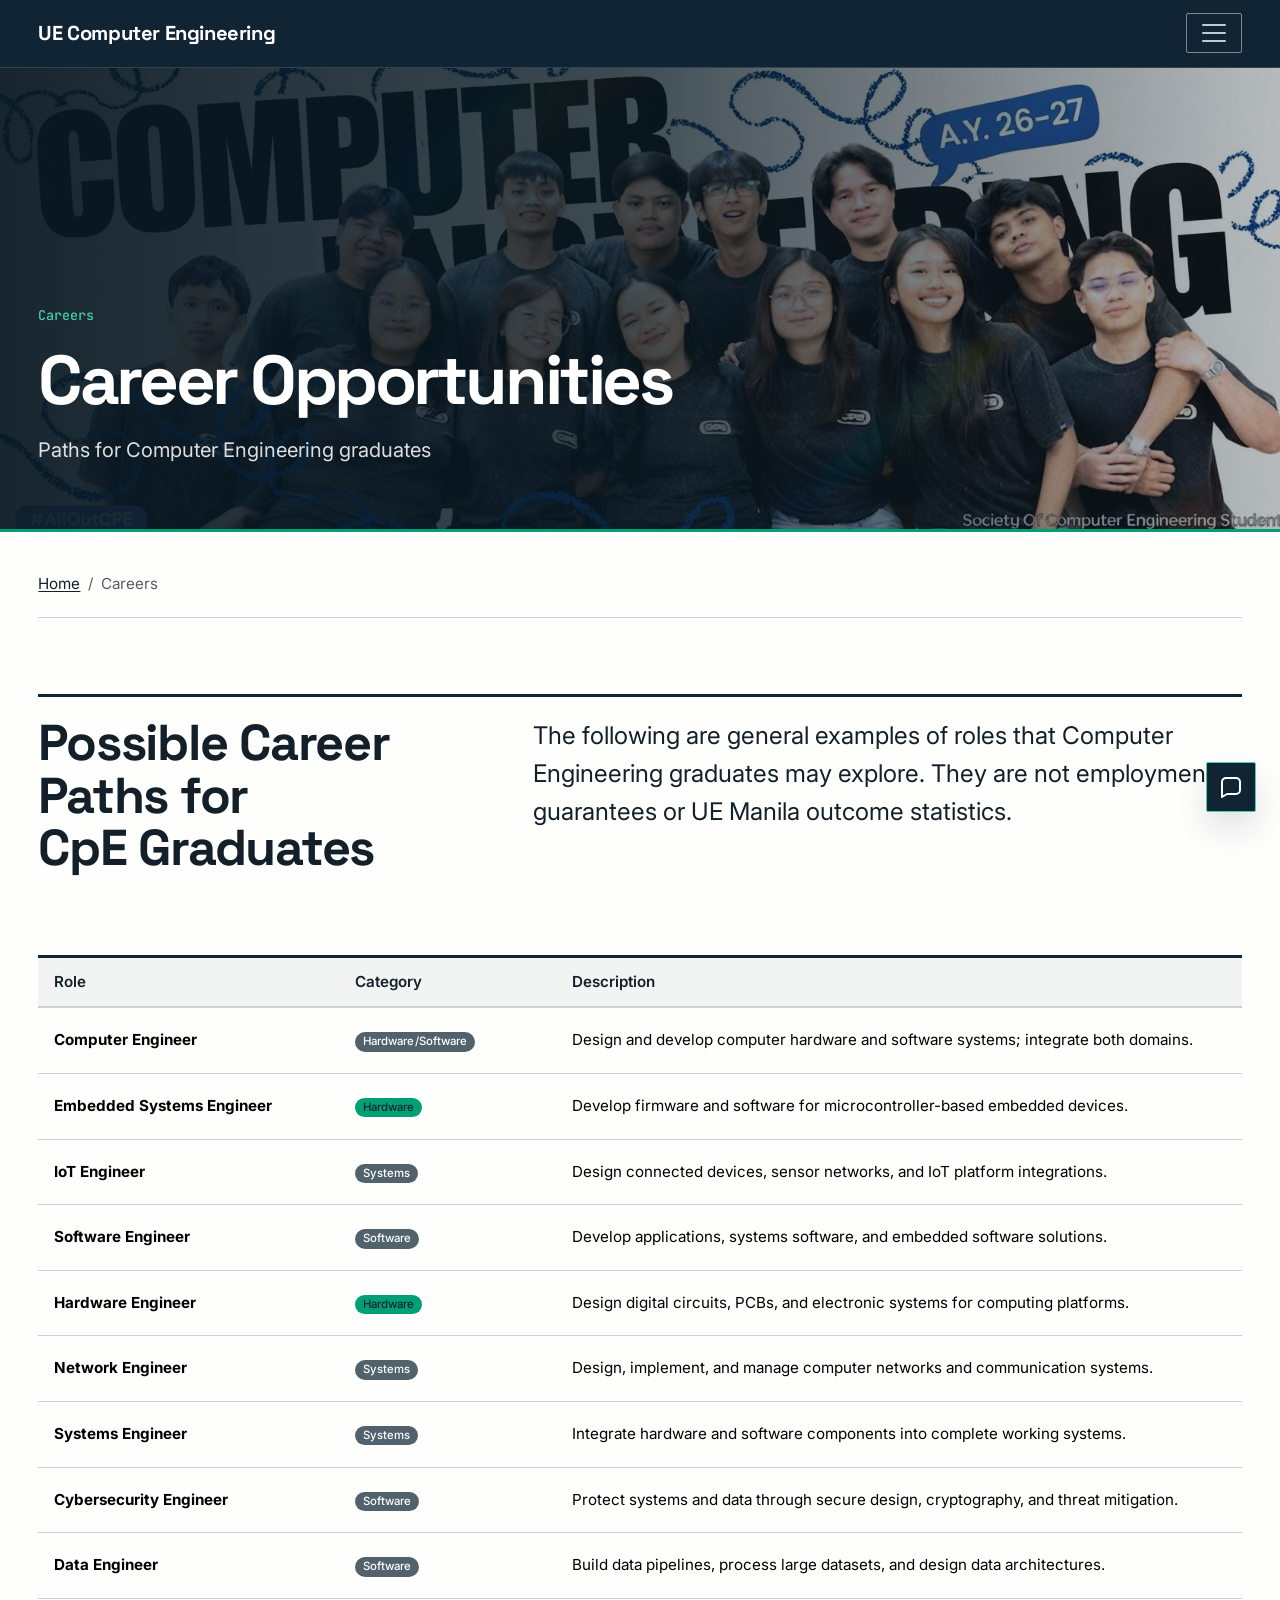
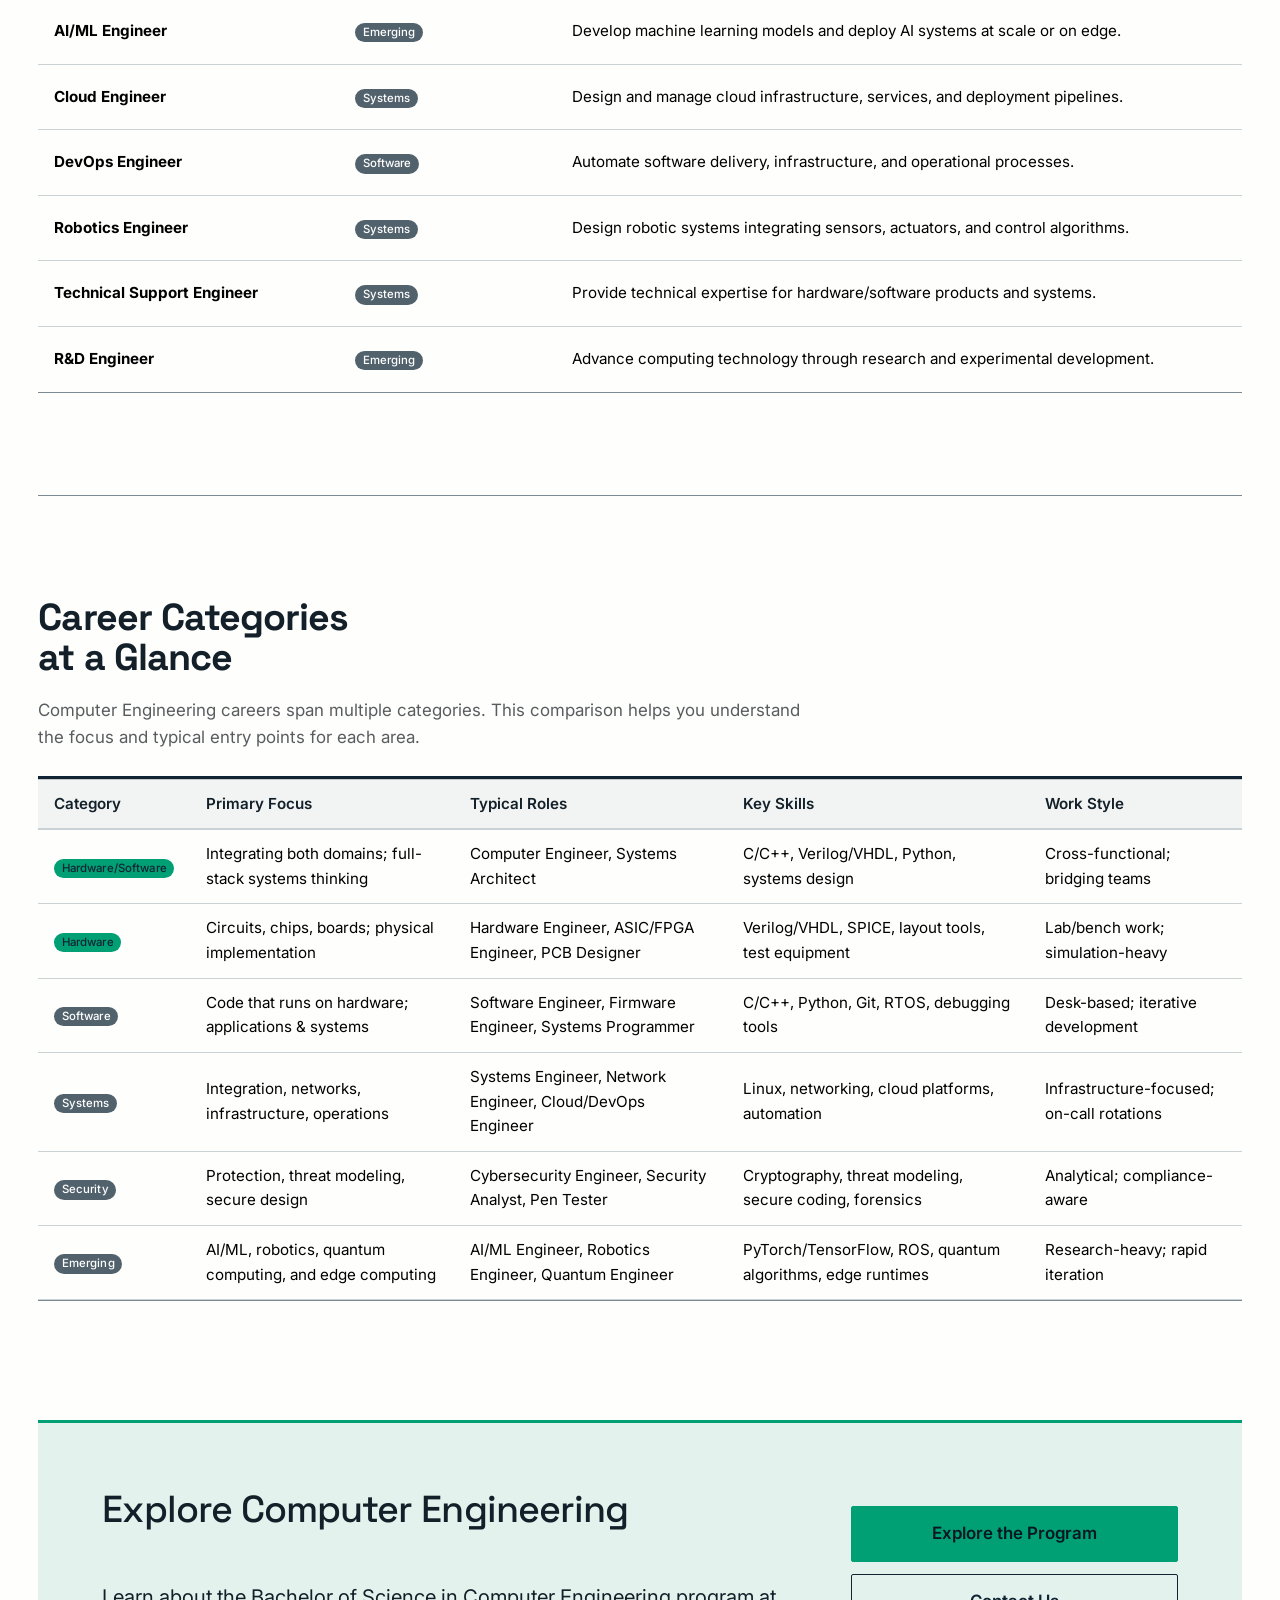
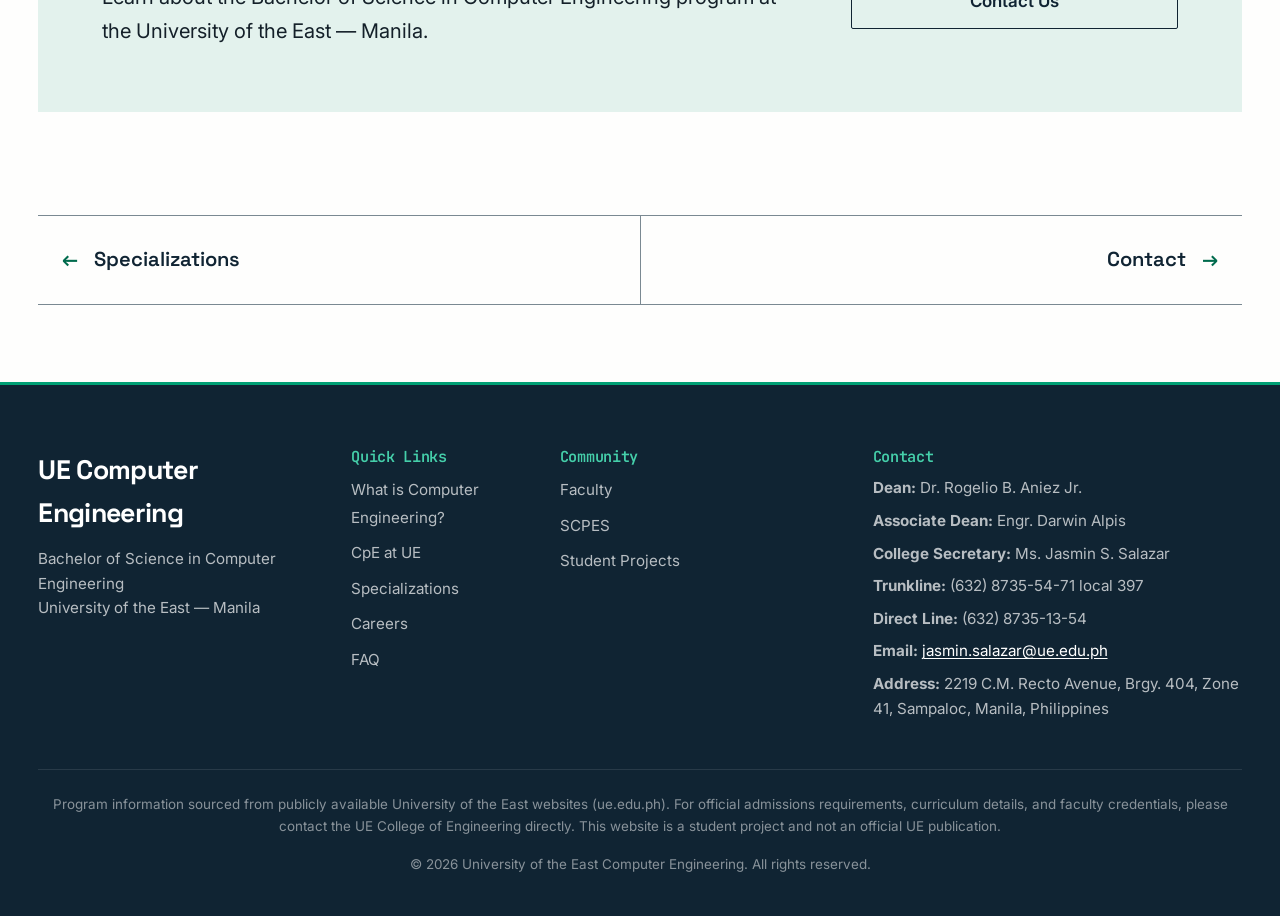
==== careers.html @ 814bc0fe "redesign utility and interactive pages" ====
<!DOCTYPE html>
<html lang="en">
<head>
  <meta charset="UTF-8">
  <meta name="viewport" content="width=device-width, initial-scale=1.0">
  <link rel="icon" href="Assets/favicon.svg" type="image/svg+xml">
  <meta name="description" content="Bachelor of Science in Computer Engineering website for the University of the East - Manila" data-i18n="meta.description">
  <title data-i18n="careers.meta.title">Career Opportunities | UE Computer Engineering</title>
  <link rel="preconnect" href="https://fonts.googleapis.com">
  <link rel="preconnect" href="https://fonts.gstatic.com" crossorigin>
  <link rel="preload" as="style" href="https://fonts.googleapis.com/css2?family=Inter:wght@400;500;600&family=JetBrains+Mono:wght@400;500&family=Space+Grotesk:wght@500;600;700&display=swap" onload="this.onload=null;this.rel='stylesheet'">
  <noscript><link rel="stylesheet" href="https://fonts.googleapis.com/css2?family=Inter:wght@400;500;600&family=JetBrains+Mono:wght@400;500&family=Space+Grotesk:wght@500;600;700&display=swap"></noscript>
  <link href="https://cdn.jsdelivr.net/npm/bootstrap@5.3.3/dist/css/bootstrap.min.css" rel="stylesheet" integrity="sha384-QWTKZyjpPEjISv5WaRU9OFeRpok6YctnYmDr5pNlyT2bRjXh0JMhjY6hW+ALEwIH" crossorigin="anonymous">
  <link rel="stylesheet" href="Assets/css/variables.css">
  <link rel="stylesheet" href="Assets/css/main.css">
  <link rel="stylesheet" href="Assets/css/assistant.css">
</head>
<body class="page-core page-careers">
  <a href="#main-content" class="skip-link" data-i18n="skip.main">Skip to main content</a>

  <nav class="navbar navbar-expand-xxl" aria-label="Main navigation" data-i18n-aria-label="a11y.mainNav">
    <div class="container-custom">
      <a class="navbar-brand" href="index.html" data-i18n="brand.name">UE Computer Engineering</a>
      <button class="navbar-toggler" type="button" data-bs-toggle="collapse" data-bs-target="#navbarNav" aria-controls="navbarNav" aria-expanded="false" aria-label="Toggle navigation" data-i18n-aria-label="a11y.toggleNav">
        <span class="navbar-toggler-icon"></span>
      </button>
      <div class="collapse navbar-collapse" id="navbarNav">
        <button class="navbar-drawer-close" type="button" data-i18n="a11y.closeNav">Close menu</button>
        <ul class="navbar-nav me-auto mb-2 mb-xxl-0">
          <li class="nav-item"><a class="nav-link" href="index.html" data-i18n="nav.home">Home</a></li>
          <li class="nav-item dropdown">
            <a class="nav-link dropdown-toggle" href="#" role="button" data-bs-toggle="dropdown" aria-expanded="false" data-i18n="nav.about">About CpE</a>
            <ul class="dropdown-menu">
              <li><a class="dropdown-item" href="what-is-cpe.html" data-i18n="nav.whatIs">What is Computer Engineering?</a></li>
              <li><a class="dropdown-item" href="what-is-cpe.html#hardware-software" data-i18n="nav.hardwareSoftware">Hardware & Software</a></li>
              <li><a class="dropdown-item" href="what-is-cpe.html#major-fields" data-i18n="nav.majorFields">Major Fields</a></li>
              <li><a class="dropdown-item" href="what-is-cpe.html#why-matters" data-i18n="nav.whyMatters">Why It Matters</a></li>
            </ul>
          </li>
          <li class="nav-item dropdown">
            <a class="nav-link dropdown-toggle" href="#" role="button" data-bs-toggle="dropdown" aria-expanded="false" data-i18n="nav.cpeAtUe">CpE at UE</a>
            <ul class="dropdown-menu">
              <li><a class="dropdown-item" href="cpe-at-ue.html" data-i18n="nav.overview">Program Overview</a></li>
            </ul>
          </li>
          <li class="nav-item"><a class="nav-link" href="specializations.html" data-i18n="nav.specializations">Specializations</a></li>
          <li class="nav-item"><a class="nav-link active" href="careers.html" data-i18n="nav.careers">Careers</a></li>
          <li class="nav-item dropdown">
            <a class="nav-link dropdown-toggle" href="#" role="button" data-bs-toggle="dropdown" aria-expanded="false" data-i18n="nav.community">Community</a>
            <ul class="dropdown-menu">
              <li><a class="dropdown-item" href="faculty.html" data-i18n="nav.faculty">Faculty</a></li>
              <li><a class="dropdown-item" href="scpes.html" data-i18n="nav.scpes">SCPES</a></li>
              <li><a class="dropdown-item" href="projects.html" data-i18n="nav.projects">Student Projects</a></li>
            </ul>
          </li>
          <li class="nav-item"><a class="nav-link" href="faq.html" data-i18n="nav.faq">FAQ</a></li>
          <li class="nav-item"><a class="nav-link" href="contact.html" data-i18n="nav.contact">Contact</a></li>
          <li class="nav-item"><a class="nav-link" href="game.html" data-i18n="nav.game">Game</a></li>
        </ul>
        <div class="dropdown language-selector">
          <button class="btn btn-link nav-link dropdown-toggle" type="button" data-bs-toggle="dropdown" aria-expanded="false" aria-label="Select language" data-i18n-aria-label="a11y.selectLanguage">
            <span data-i18n="lang.current">English</span>
          </button>
          <ul class="dropdown-menu dropdown-menu-end">
            <li><a class="dropdown-item" href="#" data-lang="en" data-i18n="lang.english">English</a></li>
            <li><a class="dropdown-item" href="#" data-lang="fil" data-i18n="lang.filipino">Filipino</a></li>
          </ul>
        </div>
      </div>
    </div>
  </nav>
  <div class="navbar-drawer-backdrop" aria-hidden="true"></div>

  <header class="inner-hero hero-slide hero-slide-1">
      <div class="container-custom inner-hero__content">
        <p class="inner-hero__eyebrow" data-i18n="nav.careers">Careers</p>
        <h1 data-i18n="careers.hero.title">Career Opportunities</h1>
        <p class="lead" data-i18n="careers.hero.tagline">Paths for Computer Engineering graduates</p>
      </div>
  </header>

  <main id="main-content">
    <section class="section core-page__content">
      <div class="container-custom">
        <nav aria-label="Breadcrumb" class="mb-4" data-i18n-aria-label="a11y.breadcrumb">
          <ol class="breadcrumb">
            <li class="breadcrumb-item"><a href="index.html" data-i18n="nav.home">Home</a></li>
            <li class="breadcrumb-item active" aria-current="page" data-i18n="nav.careers">Careers</li>
          </ol>
        </nav>

        <header class="core-page__intro careers__intro">
          <h2 id="careers-directory-title" data-i18n="careers.intro.title">Possible Career Paths for CpE Graduates</h2>
          <p class="lead" data-i18n="careers.intro.desc">The following are general examples of roles that Computer Engineering graduates may explore. They are not employment guarantees or UE Manila outcome statistics.</p>
        </header>

        <!-- Desktop Table View -->
        <div class="careers-table table-responsive core-page__table-region" tabindex="0" role="region" aria-labelledby="careers-directory-title">
          <table class="table table-hover align-middle">
            <thead>
              <tr>
                <th scope="col" data-i18n="careers.table.role">Role</th>
                <th scope="col" data-i18n="careers.table.category">Category</th>
                <th scope="col" data-i18n="careers.table.desc">Description</th>
              </tr>
            </thead>
            <tbody>
              <tr>
                <td><strong data-i18n="careers.table.row1.role">Computer Engineer</strong></td>
                <td><span class="badge badge-secondary" data-i18n="careers.table.row1.cat">Hardware/Software</span></td>
                <td data-i18n="careers.table.row1.desc">Design and develop computer hardware and software systems; integrate both domains.</td>
              </tr>
              <tr>
                <td><strong data-i18n="careers.table.row2.role">Embedded Systems Engineer</strong></td>
                <td><span class="badge badge-primary" data-i18n="careers.table.row2.cat">Hardware</span></td>
                <td data-i18n="careers.table.row2.desc">Develop firmware and software for microcontroller-based embedded devices.</td>
              </tr>
              <tr>
                <td><strong data-i18n="careers.table.row3.role">IoT Engineer</strong></td>
                <td><span class="badge badge-secondary" data-i18n="careers.table.row3.cat">Systems</span></td>
                <td data-i18n="careers.table.row3.desc">Design connected devices, sensor networks, and IoT platform integrations.</td>
              </tr>
              <tr>
                <td><strong data-i18n="careers.table.row4.role">Software Engineer</strong></td>
                <td><span class="badge badge-secondary" data-i18n="careers.table.row4.cat">Software</span></td>
                <td data-i18n="careers.table.row4.desc">Develop applications, systems software, and embedded software solutions.</td>
              </tr>
              <tr>
                <td><strong data-i18n="careers.table.row5.role">Hardware Engineer</strong></td>
                <td><span class="badge badge-primary" data-i18n="careers.table.row5.cat">Hardware</span></td>
                <td data-i18n="careers.table.row5.desc">Design digital circuits, PCBs, and electronic systems for computing platforms.</td>
              </tr>
              <tr>
                <td><strong data-i18n="careers.table.row6.role">Network Engineer</strong></td>
                <td><span class="badge badge-secondary" data-i18n="careers.table.row6.cat">Systems</span></td>
                <td data-i18n="careers.table.row6.desc">Design, implement, and manage computer networks and communication systems.</td>
              </tr>
              <tr>
                <td><strong data-i18n="careers.table.row7.role">Systems Engineer</strong></td>
                <td><span class="badge badge-secondary" data-i18n="careers.table.row7.cat">Systems</span></td>
                <td data-i18n="careers.table.row7.desc">Integrate hardware and software components into complete working systems.</td>
              </tr>
              <tr>
                <td><strong data-i18n="careers.table.row8.role">Cybersecurity Engineer</strong></td>
                <td><span class="badge badge-secondary" data-i18n="careers.table.row8.cat">Software</span></td>
                <td data-i18n="careers.table.row8.desc">Protect systems and data through secure design, cryptography, and threat mitigation.</td>
              </tr>
              <tr>
                <td><strong data-i18n="careers.table.row9.role">Data Engineer</strong></td>
                <td><span class="badge badge-secondary" data-i18n="careers.table.row9.cat">Software</span></td>
                <td data-i18n="careers.table.row9.desc">Build data pipelines, process large datasets, and design data architectures.</td>
              </tr>
              <tr>
                <td><strong data-i18n="careers.table.row10.role">AI/ML Engineer</strong></td>
                <td><span class="badge badge-secondary" data-i18n="careers.table.row10.cat">Emerging</span></td>
                <td data-i18n="careers.table.row10.desc">Develop machine learning models and deploy AI systems at scale or on edge.</td>
              </tr>
              <tr>
                <td><strong data-i18n="careers.table.row11.role">Cloud Engineer</strong></td>
                <td><span class="badge badge-secondary" data-i18n="careers.table.row11.cat">Systems</span></td>
                <td data-i18n="careers.table.row11.desc">Design and manage cloud infrastructure, services, and deployment pipelines.</td>
              </tr>
              <tr>
                <td><strong data-i18n="careers.table.row12.role">DevOps Engineer</strong></td>
                <td><span class="badge badge-secondary" data-i18n="careers.table.row12.cat">Software</span></td>
                <td data-i18n="careers.table.row12.desc">Automate software delivery, infrastructure, and operational processes.</td>
              </tr>
              <tr>
                <td><strong data-i18n="careers.table.row13.role">Robotics Engineer</strong></td>
                <td><span class="badge badge-secondary" data-i18n="careers.table.row13.cat">Systems</span></td>
                <td data-i18n="careers.table.row13.desc">Design robotic systems integrating sensors, actuators, and control algorithms.</td>
              </tr>
              <tr>
                <td><strong data-i18n="careers.table.row14.role">Technical Support Engineer</strong></td>
                <td><span class="badge badge-secondary" data-i18n="careers.table.row14.cat">Systems</span></td>
                <td data-i18n="careers.table.row14.desc">Provide technical expertise for hardware/software products and systems.</td>
              </tr>
              <tr>
                <td><strong data-i18n="careers.table.row15.role">R&D Engineer</strong></td>
                <td><span class="badge badge-secondary" data-i18n="careers.table.row15.cat">Emerging</span></td>
                <td data-i18n="careers.table.row15.desc">Advance computing technology through research and experimental development.</td>
              </tr>
            </tbody>
          </table>
        </div>

        <!-- Mobile Card View -->
        <div class="careers-cards">
          <article class="career-card" data-category="hardware software">
            <h3 data-i18n="careers.table.row1.role">Computer Engineer</h3>
            <span class="career-category" data-i18n="careers.table.row1.cat">Hardware/Software</span>
            <p data-i18n="careers.table.row1.desc">Design and develop computer hardware and software systems; integrate both domains.</p>
          </article>
          <article class="career-card" data-category="hardware">
            <h3 data-i18n="careers.table.row2.role">Embedded Systems Engineer</h3>
            <span class="career-category" data-i18n="careers.table.row2.cat">Hardware</span>
            <p data-i18n="careers.table.row2.desc">Develop firmware and software for microcontroller-based embedded devices.</p>
          </article>
          <article class="career-card" data-category="systems">
            <h3 data-i18n="careers.table.row3.role">IoT Engineer</h3>
            <span class="career-category" data-i18n="careers.table.row3.cat">Systems</span>
            <p data-i18n="careers.table.row3.desc">Design connected devices, sensor networks, and IoT platform integrations.</p>
          </article>
          <article class="career-card" data-category="software">
            <h3 data-i18n="careers.table.row4.role">Software Engineer</h3>
            <span class="career-category" data-i18n="careers.table.row4.cat">Software</span>
            <p data-i18n="careers.table.row4.desc">Develop applications, systems software, and embedded software solutions.</p>
          </article>
          <article class="career-card" data-category="hardware">
            <h3 data-i18n="careers.table.row5.role">Hardware Engineer</h3>
            <span class="career-category" data-i18n="careers.table.row5.cat">Hardware</span>
            <p data-i18n="careers.table.row5.desc">Design digital circuits, PCBs, and electronic systems for computing platforms.</p>
          </article>
          <article class="career-card" data-category="systems">
            <h3 data-i18n="careers.table.row6.role">Network Engineer</h3>
            <span class="career-category" data-i18n="careers.table.row6.cat">Systems</span>
            <p data-i18n="careers.table.row6.desc">Design, implement, and manage computer networks and communication systems.</p>
          </article>
          <article class="career-card" data-category="systems">
            <h3 data-i18n="careers.table.row7.role">Systems Engineer</h3>
            <span class="career-category" data-i18n="careers.table.row7.cat">Systems</span>
            <p data-i18n="careers.table.row7.desc">Integrate hardware and software components into complete working systems.</p>
          </article>
          <article class="career-card" data-category="software">
            <h3 data-i18n="careers.table.row8.role">Cybersecurity Engineer</h3>
            <span class="career-category" data-i18n="careers.table.row8.cat">Software</span>
            <p data-i18n="careers.table.row8.desc">Protect systems and data through secure design, cryptography, and threat mitigation.</p>
          </article>
          <article class="career-card" data-category="software">
            <h3 data-i18n="careers.table.row9.role">Data Engineer</h3>
            <span class="career-category" data-i18n="careers.table.row9.cat">Software</span>
            <p data-i18n="careers.table.row9.desc">Build data pipelines, process large datasets, and design data architectures.</p>
          </article>
          <article class="career-card" data-category="emerging">
            <h3 data-i18n="careers.table.row10.role">AI/ML Engineer</h3>
            <span class="career-category" data-i18n="careers.table.row10.cat">Emerging</span>
            <p data-i18n="careers.table.row10.desc">Develop machine learning models and deploy AI systems at scale or on edge.</p>
          </article>
          <article class="career-card" data-category="systems">
            <h3 data-i18n="careers.table.row11.role">Cloud Engineer</h3>
            <span class="career-category" data-i18n="careers.table.row11.cat">Systems</span>
            <p data-i18n="careers.table.row11.desc">Design and manage cloud infrastructure, services, and deployment pipelines.</p>
          </article>
          <article class="career-card" data-category="software">
            <h3 data-i18n="careers.table.row12.role">DevOps Engineer</h3>
            <span class="career-category" data-i18n="careers.table.row12.cat">Software</span>
            <p data-i18n="careers.table.row12.desc">Automate software delivery, infrastructure, and operational processes.</p>
          </article>
          <article class="career-card" data-category="systems">
            <h3 data-i18n="careers.table.row13.role">Robotics Engineer</h3>
            <span class="career-category" data-i18n="careers.table.row13.cat">Systems</span>
            <p data-i18n="careers.table.row13.desc">Design robotic systems integrating sensors, actuators, and control algorithms.</p>
          </article>
          <article class="career-card" data-category="systems">
            <h3 data-i18n="careers.table.row14.role">Technical Support Engineer</h3>
            <span class="career-category" data-i18n="careers.table.row14.cat">Systems</span>
            <p data-i18n="careers.table.row14.desc">Provide technical expertise for hardware/software products and systems.</p>
          </article>
          <article class="career-card" data-category="emerging">
            <h3 data-i18n="careers.table.row15.role">R&D Engineer</h3>
            <span class="career-category" data-i18n="careers.table.row15.cat">Emerging</span>
            <p data-i18n="careers.table.row15.desc">Advance computing technology through research and experimental development.</p>
          </article>
        </div>

        <!-- Career Category Comparison -->
        <section class="core-page__section careers__comparison">
          <h2 id="careers-comparison-title" data-i18n="careers.comparison.title">Career Categories at a Glance</h2>
          <p class="text-muted mb-4" data-i18n="careers.comparison.intro">Computer Engineering careers span multiple categories. This comparison helps you understand the focus and typical entry points for each area.</p>
          
          <div class="table-responsive core-page__table-region" tabindex="0" role="region" aria-labelledby="careers-comparison-title">
            <table class="table table-bordered align-middle">
              <thead class="table-light">
                <tr>
                  <th scope="col" data-i18n="careers.comparison.category">Category</th>
                  <th scope="col" data-i18n="careers.comparison.focus">Primary Focus</th>
                  <th scope="col" data-i18n="careers.comparison.typicalRoles">Typical Roles</th>
                  <th scope="col" data-i18n="careers.comparison.keySkills">Key Skills</th>
                  <th scope="col" data-i18n="careers.comparison.workStyle">Work Style</th>
                </tr>
              </thead>
              <tbody>
                <tr>
                  <td><span class="badge badge-primary" data-i18n="careers.table.row1.cat">Hardware/Software</span></td>
                  <td data-i18n="careers.comparison.hwsw.focus">Integrating both domains; full-stack systems thinking</td>
                  <td data-i18n="careers.comparison.hwsw.roles">Computer Engineer, Systems Architect</td>
                  <td data-i18n="careers.comparison.hwsw.skills">C/C++, Verilog/VHDL, Python, systems design</td>
                  <td data-i18n="careers.comparison.hwsw.style">Cross-functional; bridging teams</td>
                </tr>
                <tr>
                  <td><span class="badge badge-primary" data-i18n="careers.table.row2.cat">Hardware</span></td>
                  <td data-i18n="careers.comparison.hw.focus">Circuits, chips, boards; physical implementation</td>
                  <td data-i18n="careers.comparison.hw.roles">Hardware Engineer, ASIC/FPGA Engineer, PCB Designer</td>
                  <td data-i18n="careers.comparison.hw.skills">Verilog/VHDL, SPICE, layout tools, test equipment</td>
                  <td data-i18n="careers.comparison.hw.style">Lab/bench work; simulation-heavy</td>
                </tr>
                <tr>
                  <td><span class="badge badge-secondary" data-i18n="careers.table.row4.cat">Software</span></td>
                  <td data-i18n="careers.comparison.sw.focus">Code that runs on hardware; applications & systems</td>
                  <td data-i18n="careers.comparison.sw.roles">Software Engineer, Firmware Engineer, Systems Programmer</td>
                  <td data-i18n="careers.comparison.sw.skills">C/C++, Python, Git, RTOS, debugging tools</td>
                  <td data-i18n="careers.comparison.sw.style">Desk-based; iterative development</td>
                </tr>
                <tr>
                  <td><span class="badge badge-secondary" data-i18n="careers.table.row3.cat">Systems</span></td>
                  <td data-i18n="careers.comparison.sys.focus">Integration, networks, infrastructure, operations</td>
                  <td data-i18n="careers.comparison.sys.roles">Systems Engineer, Network Engineer, Cloud/DevOps Engineer</td>
                  <td data-i18n="careers.comparison.sys.skills">Linux, networking, cloud platforms, automation</td>
                  <td data-i18n="careers.comparison.sys.style">Infrastructure-focused; on-call rotations</td>
                </tr>
                <tr>
                  <td><span class="badge badge-secondary" data-i18n="careers.comparison.sec.category">Security</span></td>
                  <td data-i18n="careers.comparison.sec.focus">Protection, threat modeling, secure design</td>
                  <td data-i18n="careers.comparison.sec.roles">Cybersecurity Engineer, Security Analyst, Pen Tester</td>
                  <td data-i18n="careers.comparison.sec.skills">Cryptography, threat modeling, secure coding, forensics</td>
                  <td data-i18n="careers.comparison.sec.style">Analytical; compliance-aware</td>
                </tr>
                <tr>
                  <td><span class="badge badge-secondary" data-i18n="careers.table.row10.cat">Emerging</span></td>
                  <td data-i18n="careers.comparison.emerging.focus">AI/ML, robotics, quantum computing, and edge computing</td>
                  <td data-i18n="careers.comparison.emerging.roles">AI/ML Engineer, Robotics Engineer, Quantum Engineer</td>
                  <td data-i18n="careers.comparison.emerging.skills">PyTorch/TensorFlow, ROS, quantum algorithms, edge runtimes</td>
                  <td data-i18n="careers.comparison.emerging.style">Research-heavy; rapid iteration</td>
                </tr>
              </tbody>
            </table>
          </div>
        </section>

        <!-- Career CTA -->
        <section class="careers__cta">
          <div>
            <h2 class="h4 mb-3" data-i18n="careers.cta.title">Explore Computer Engineering</h2>
            <p class="lead mb-4 text-dark" data-i18n="careers.cta.desc">Learn about the Bachelor of Science in Computer Engineering program at the University of the East — Manila.</p>
            <div class="careers__cta-actions">
              <a href="cpe-at-ue.html" class="btn btn-primary btn-lg" data-i18n="careers.cta.explore">Explore the Program</a>
              <a href="contact.html" class="btn btn-outline-primary btn-lg" data-i18n="careers.cta.contact">Contact Us</a>
            </div>
          </div>
        </section>
        <nav class="core-page__next" aria-label="Program page navigation" data-i18n-aria-label="a11y.programPageNav">
          <a href="specializations.html"><span data-i18n="nav.specializations">Specializations</span></a>
          <a href="contact.html"><span data-i18n="nav.contact">Contact</span></a>
        </nav>
      </div>
    </section>
  </main>

  <footer class="site-footer" role="contentinfo">
    <div class="container-custom">
      <div class="row g-5">
        <div class="col-lg-3 col-md-6">
          <p class="footer-brand" data-i18n="brand.name">UE Computer Engineering</p>
          <p class="footer-tagline">
            <span data-i18n="footer.tagline">Bachelor of Science in Computer Engineering</span>
            <br>
            <span data-i18n="footer.university">University of the East — Manila</span>
          </p>
        </div>
        <div class="col-lg-2 col-md-6">
          <h4 class="footer-heading" data-i18n="footer.quickLinks">Quick Links</h4>
          <ul class="footer-links">
            <li><a href="what-is-cpe.html" data-i18n="nav.whatIs">What is Computer Engineering?</a></li>
            <li><a href="cpe-at-ue.html" data-i18n="nav.cpeAtUe">CpE at UE</a></li>
            <li><a href="specializations.html" data-i18n="nav.specializations">Specializations</a></li>
            <li><a href="careers.html" data-i18n="nav.careers">Careers</a></li>
            <li><a href="faq.html" data-i18n="nav.faq">FAQ</a></li>
          </ul>
        </div>
        <div class="col-lg-3 col-md-6">
          <h4 class="footer-heading" data-i18n="footer.community">Community</h4>
          <ul class="footer-links">
            <li><a href="faculty.html" data-i18n="nav.faculty">Faculty</a></li>
            <li><a href="scpes.html" data-i18n="nav.scpes">SCPES</a></li>
            <li><a href="projects.html" data-i18n="nav.projects">Student Projects</a></li>
          </ul>
        </div>
        <div class="col-lg-4 col-md-6">
          <h4 class="footer-heading" data-i18n="footer.contact">Contact</h4>
          <address class="footer-contact">
            <p><strong data-i18n="footer.dean">Dean:</strong> Dr. Rogelio B. Aniez Jr.</p>
            <p><strong data-i18n="footer.assocDean">Associate Dean:</strong> Engr. Darwin Alpis</p>
            <p><strong data-i18n="footer.secretary">College Secretary:</strong> Ms. Jasmin S. Salazar</p>
            <p><strong data-i18n="footer.trunkline">Trunkline:</strong> (632) 8735-54-71 local 397</p>
            <p><strong data-i18n="footer.directLine">Direct Line:</strong> (632) 8735-13-54</p>
            <p><strong data-i18n="footer.email">Email:</strong> <a href="mailto:jasmin.salazar@ue.edu.ph">jasmin.salazar@ue.edu.ph</a></p>
            <p><strong data-i18n="footer.address">Address:</strong> 2219 C.M. Recto Avenue, Brgy. 404, Zone 41, Sampaloc, Manila, Philippines</p>
          </address>
        </div>
      </div>
      <div class="footer-bottom">
        <p data-i18n="footer.disclaimer">Program information sourced from publicly available University of the East websites (ue.edu.ph). For official admissions requirements, curriculum details, and faculty credentials, please contact the UE College of Engineering directly. This website is a student project and not an official UE publication.</p>
        <p data-i18n="footer.copyright">&copy; 2026 University of the East Computer Engineering. All rights reserved.</p>
      </div>
    </div>
  </footer>

  <button class="scroll-top" aria-label="Scroll to top" data-i18n-aria-label="a11y.scrollTop" hidden>
    <svg width="20" height="20" viewBox="0 0 24 24" fill="none" stroke="currentColor" stroke-width="2" stroke-linecap="round" stroke-linejoin="round"><path d="M18 15l-6-6-6 6"/></svg>
  </button>

  <script src="https://cdn.jsdelivr.net/npm/bootstrap@5.3.3/dist/js/bootstrap.bundle.min.js" integrity="sha384-YvpcrYf0tY3lHB60NNkmXc5s9fDVZLESaAA55NDzOxhy9GkcIdslK1eN7N6jIeHz" crossorigin="anonymous"></script>
  <script src="Assets/js/i18n.js"></script>
  <script src="Assets/js/assistant.js"></script>
  <script src="Assets/js/navbar.js"></script>
  <script src="Assets/js/main.js"></script>
</body>
</html>
---- Assets/css/variables.css ----
/* ==========================================================================
   UE Computer Engineering — Design Tokens
   ========================================================================== */

/* --- Color Palette ------------------------------------------------------- */
:root {
  /* Primary — institutional navy */
  --color-primary: #102433;
  --color-primary-deep: #081822;
  --color-primary-light: #1D3544;

  /* Accent — engineering green */
  --color-accent: #009F74;
  --color-accent-hover: #00AD7D;
  --color-accent-text: #006B4D;
  --color-accent-soft: #E3F2ED;
  --color-accent-on-dark: #45CFAA;
  --color-accent-focus: rgba(0, 159, 116, 0.32);

  /* Secondary — Slate (professional neutral) */
  --color-secondary: #52626D;

  /* Surfaces */
  --color-surface: #FEFEFD;
  --color-surface-alt: #F1F4F3;

  /* Text */
  --color-text: #142029;
  --color-text-muted: #52616B;
  --color-text-on-primary: #FFFFFF;

  /* Borders & Dividers */
  --color-border: #CAD2D6;
  --color-border-strong: #7A8992;
  --color-border-focus: #009F74;

  /* Semantic */
  --color-error: #B82626;
  --color-success: #047A57;
  --color-warning: #D97706;

  /* --- Typography -------------------------------------------------------- */
  --font-display: 'Space Grotesk', system-ui, sans-serif;
  --font-body: 'Inter', system-ui, sans-serif;
  --font-mono: 'JetBrains Mono', monospace;

  /* Fluid type scale (clamp) */
  --fs-300: clamp(0.75rem, 0.72rem + 0.15vw, 0.875rem);   /* Caption */
  --fs-400: clamp(0.875rem, 0.85rem + 0.125vw, 1rem);      /* Small */
  --fs-500: clamp(1rem, 0.98rem + 0.1vw, 1.0625rem);       /* Body */
  --fs-600: clamp(1.125rem, 1.08rem + 0.225vw, 1.3125rem); /* Lead */
  --fs-700: clamp(1.375rem, 1.27rem + 0.5vw, 1.75rem);     /* H4 / Card title */
  --fs-800: clamp(1.75rem, 1.55rem + 1vw, 2.5rem);         /* H3 / Section */
  --fs-900: clamp(2.25rem, 1.95rem + 1.5vw, 3.75rem);      /* H2 / Page title */
  --fs-1000: clamp(2.75rem, 2.2rem + 2.75vw, 5.5rem);      /* H1 / Hero */

  /* Font weights */
  --fw-regular: 400;
  --fw-medium: 500;
  --fw-semibold: 600;
  --fw-bold: 700;

  /* Line heights */
  --lh-tight: 1.04;
  --lh-snug: 1.18;
  --lh-normal: 1.3;
  --lh-relaxed: 1.62;
  --lh-loose: 1.7;

  /* --- Spacing ----------------------------------------------------------- */
  --space-1: 0.25rem;
  --space-2: 0.5rem;
  --space-3: 0.75rem;
  --space-4: 1rem;
  --space-5: 1.25rem;
  --space-6: 1.5rem;
  --space-8: 2rem;
  --space-10: 2.5rem;
  --space-12: 3rem;
  --space-16: 4rem;
  --space-20: 5rem;

  /* --- Border Radius ----------------------------------------------------- */
  --radius-sm: 2px;
  --radius-md: 4px;
  --radius-lg: 8px;
  --radius-full: 9999px;

  /* --- Shadows ----------------------------------------------------------- */
  --shadow-sm: 0 1px 2px rgba(8, 24, 34, 0.05);
  --shadow-md: 0 6px 18px rgba(8, 24, 34, 0.09);
  --shadow-lg: 0 16px 32px rgba(8, 24, 34, 0.12);

  /* --- Transitions ------------------------------------------------------- */
  --transition-fast: 150ms ease;
  --transition-base: 250ms ease;

  /* --- Layout ------------------------------------------------------------ */
  --container-max: 1280px;
  --content-measure: 72ch;
  --layout-gutter: clamp(1rem, 3vw, 2.5rem);
  --section-space: clamp(3.5rem, 6vw, 6rem);
  --header-height: 68px;

  /* --- Hero -------------------------------------------------------------- */
  --hero-overlay: linear-gradient(90deg, rgba(8, 24, 34, 0.88) 0%, rgba(8, 24, 34, 0.68) 48%, rgba(8, 24, 34, 0.3) 100%);

  /* --- Z-index ----------------------------------------------------------- */
  --z-dropdown: 1000;
  --z-sticky: 1020;
  --z-modal: 1050;
  --z-toast: 1080;
}

/* --- Bootstrap CSS Variable Overrides ------------------------------------ */
:root {
  /* Primary button = accent green with dark text */
  --bs-primary: var(--color-accent);
  --bs-primary-rgb: 0, 159, 116;
  --bs-btn-primary-bg: var(--color-accent);
  --bs-btn-primary-border: var(--color-accent);
  --bs-btn-primary-color: var(--color-primary-deep);
  --bs-btn-primary-hover-bg: var(--color-accent-hover);
  --bs-btn-primary-hover-border: var(--color-accent-hover);
  --bs-btn-primary-active-bg: #006B4D;
  --bs-btn-primary-active-border: #006B4D;
  --bs-btn-primary-focus-shadow: 0 0 0 0.25rem var(--color-accent-focus);

  /* Outline primary */
  --bs-btn-outline-primary-color: var(--color-accent-text);
  --bs-btn-outline-primary-border: var(--color-accent);
  --bs-btn-outline-primary-hover-bg: var(--color-accent);
  --bs-btn-outline-primary-hover-color: var(--color-primary);

  /* Links = dark text with underline, hover = accent */
  --bs-link-color: var(--color-text);
  --bs-link-hover-color: var(--color-accent-text);
  --bs-link-underline-offset: 2px;

  /* Body */
  --bs-body-bg: var(--color-surface);
  --bs-body-color: var(--color-text);
  --bs-body-font-family: var(--font-body);
  --bs-body-line-height: var(--lh-relaxed);

  /* Headings */
  --bs-headings-font-family: var(--font-display);
  --bs-headings-font-weight: var(--fw-bold);
  --bs-headings-line-height: var(--lh-tight);
  --bs-headings-color: var(--color-text);

  /* Border */
  --bs-border-color: var(--color-border);
  --bs-border-radius: var(--radius-md);
  --bs-border-radius-lg: var(--radius-lg);
  --bs-border-radius-sm: var(--radius-sm);

  /* Focus */
  --bs-focus-ring-color: var(--color-accent-focus);
  --bs-focus-ring-width: 3px;

  /* Card */
  --bs-card-bg: var(--color-surface);
  --bs-card-border-color: var(--color-border);
  --bs-card-border-radius: var(--radius-lg);
  --bs-card-box-shadow: var(--shadow-sm);

  /* Navbar */
  --bs-navbar-padding-y: 0.75rem;
  --bs-navbar-padding-x: 1.5rem;
  --bs-navbar-color: var(--color-text-on-primary);
  --bs-navbar-hover-color: rgba(255, 255, 255, 0.75);
  --bs-navbar-active-color: var(--color-text-on-primary);
  --bs-navbar-brand-color: var(--color-text-on-primary);
  --bs-navbar-brand-hover-color: var(--color-text-on-primary);

  /* Form */
  --bs-input-bg: var(--color-surface);
  --bs-input-border-color: var(--color-border-strong);
  --bs-input-color: var(--color-text);
  --bs-input-focus-bg: var(--color-surface);
  --bs-input-focus-border-color: var(--color-accent);
  --bs-input-focus-box-shadow: 0 0 0 0.25rem var(--color-accent-focus);

  /* Badge */
  --bs-badge-padding-x: 0.625rem;
  --bs-badge-padding-y: 0.25rem;
  --bs-badge-font-size: 0.75em;
  --bs-badge-border-radius: var(--radius-full);

  /* Dropdown */
  --bs-dropdown-bg: var(--color-surface);
  --bs-dropdown-border-color: var(--color-border);
  --bs-dropdown-link-hover-bg: var(--color-surface-alt);
  --bs-dropdown-link-hover-color: var(--color-text);
}

/* --- Dark mode (optional, not implemented) ------------------------------- */
/* @media (prefers-color-scheme: dark) {
  :root {
    --color-surface: #0F1720;
    --color-surface-alt: #1B2A3A;
    --color-text: #F0F2F5;
    --color-text-muted: #8A9BA8;
    --color-border: #2A3A4A;
  }
} */
---- Assets/css/main.css ----
/* ==========================================================================
   UE Computer Engineering — Main Styles
   ========================================================================== */

/* --- Reset & Base -------------------------------------------------------- */
*, *::before, *::after {
  box-sizing: border-box;
}

html {
  scroll-behavior: smooth;
}

main [id] { scroll-margin-top: calc(var(--header-height) + var(--space-4)); }

@media (prefers-reduced-motion: reduce) {
  html { scroll-behavior: auto; }
  *, *::before, *::after {
    animation-duration: 0.01ms !important;
    animation-iteration-count: 1 !important;
    transition-duration: 0.01ms !important;
  }
}

body {
  margin: 0;
  font-family: var(--font-body);
  font-size: var(--fs-500);
  line-height: var(--lh-relaxed);
  color: var(--color-text);
  background-color: var(--color-surface);
  -webkit-font-smoothing: antialiased;
  -moz-osx-font-smoothing: grayscale;
}

/* --- Typography ---------------------------------------------------------- */
h1, h2, h3, h4, h5, h6 {
  margin-top: 0;
  margin-bottom: var(--space-4);
  font-family: var(--font-display);
  font-weight: var(--fw-bold);
  line-height: var(--lh-tight);
  color: var(--color-text);
}

h1 { font-size: var(--fs-1000); letter-spacing: -0.02em; }
h2 { font-size: var(--fs-900); letter-spacing: -0.025em; }
h3 { font-size: var(--fs-800); letter-spacing: -0.015em; }
h4 { font-size: var(--fs-700); font-weight: var(--fw-semibold); }
h5 { font-size: var(--fs-600); font-weight: var(--fw-semibold); }
h6 { font-size: var(--fs-500); font-weight: var(--fw-semibold); }

.lead {
  font-size: var(--fs-600);
  font-weight: var(--fw-regular);
  line-height: var(--lh-loose);
  color: var(--color-text-muted);
}

p { margin-top: 0; margin-bottom: var(--space-4); }

.small, small { font-size: var(--fs-300); line-height: var(--lh-normal); }

a {
  color: var(--bs-link-color);
  text-decoration: underline;
  text-underline-offset: var(--bs-link-underline-offset);
  transition: color var(--transition-fast);
}
a:hover { color: var(--bs-link-hover-color); }

code, kbd, pre, samp {
  font-family: var(--font-mono);
  font-size: 0.9em;
}

code {
  background-color: var(--color-surface-alt);
  padding: 0.125rem 0.375rem;
  border-radius: var(--radius-sm);
}

pre {
  background-color: var(--color-primary);
  color: var(--color-text-on-primary);
  padding: var(--space-4);
  border-radius: var(--radius-md);
  overflow-x: auto;
  margin-bottom: var(--space-4);
}
pre code { background: none; padding: 0; }

/* --- Layout Utilities ---------------------------------------------------- */
.container-custom {
  max-width: var(--container-max);
  margin: 0 auto;
  padding: 0 var(--layout-gutter);
}

.section {
  padding: var(--section-space) 0;
}

.section-alt {
  background-color: var(--color-surface-alt);
}

@media (max-width: 991.98px) {
  main .row.g-5 {
    --bs-gutter-x: min(3rem, calc(var(--layout-gutter) + var(--layout-gutter)));
  }
}

/* --- Focus Visible ------------------------------------------------------- */
:focus:not(:focus-visible) { outline: none; }
:focus-visible {
  outline: 3px solid var(--color-border-focus);
  outline-offset: 2px;
  box-shadow: 0 0 0 5px var(--color-surface);
}

/* --- Skip Link ----------------------------------------------------------- */
.skip-link {
  position: absolute;
  top: -100%;
  left: var(--space-4);
  padding: var(--space-2) var(--space-4);
  background: var(--color-primary);
  color: var(--color-text-on-primary);
  font-weight: var(--fw-medium);
  border-radius: var(--radius-sm);
  z-index: 9999;
  transition: top var(--transition-fast);
}
.skip-link:focus { top: var(--space-4); }

/* --- Buttons (Bootstrap overrides) -------------------------------------- */
.btn {
  font-weight: var(--fw-semibold);
  letter-spacing: 0;
  border-width: 1px;
  border-radius: var(--radius-sm);
  padding: 0.625rem 1.5rem;
  transition: color var(--transition-fast), background-color var(--transition-fast), border-color var(--transition-fast);
}

.btn-primary {
  background-color: var(--color-accent);
  border-color: var(--color-accent);
  color: var(--color-primary-deep);
}
.btn-primary:hover,
.btn-primary:focus,
.btn-primary:active {
  background-color: var(--color-accent-hover);
  border-color: var(--color-accent-hover);
  color: var(--color-primary-deep);
}
.btn-primary:focus-visible {
  box-shadow: 0 0 0 3px var(--color-accent-focus);
}

.btn-outline-primary {
  color: var(--color-primary);
  border-color: var(--color-primary);
}
.btn-outline-primary:hover {
  background-color: var(--color-primary);
  color: var(--color-text-on-primary);
  border-color: var(--color-primary);
}

.btn-lg { padding: 0.875rem 2rem; font-size: var(--fs-500); }
.btn-sm { padding: 0.375rem 1rem; font-size: var(--fs-400); }

/* --- Cards --------------------------------------------------------------- */
.card {
  border: 1px solid var(--color-border);
  border-radius: var(--radius-md);
  background: var(--color-surface);
  box-shadow: none;
  transition: border-color var(--transition-fast);
  overflow: hidden;
}

.card:hover {
  border-color: var(--color-border-strong);
}

.card-body { padding: var(--space-6); }

.card-title {
  margin-bottom: var(--space-3);
  font-size: var(--fs-700);
  font-weight: var(--fw-semibold);
}

.card-text {
  font-size: var(--fs-500);
  color: var(--color-text-muted);
  margin-bottom: 0;
}

/* --- Badges -------------------------------------------------------------- */
.badge {
  font-weight: var(--fw-medium);
  letter-spacing: 0.01em;
  border-radius: var(--radius-full);
}

.badge-primary {
  background-color: var(--color-accent);
  color: var(--color-primary);
}

.badge-secondary {
  background-color: var(--color-secondary);
  color: var(--color-text-on-primary);
}

/* --- Navbar -------------------------------------------------------------- */
.navbar {
  position: sticky;
  top: 0;
  z-index: var(--z-sticky);
  height: var(--header-height);
  background-color: var(--color-primary) !important;
  border-bottom: 1px solid rgba(255, 255, 255, 0.14);
  padding-top: var(--bs-navbar-padding-y);
  padding-bottom: var(--bs-navbar-padding-y);
  transition: box-shadow var(--transition-base), background-color var(--transition-base);
}

.navbar.scrolled {
  box-shadow: var(--shadow-md);
}

.navbar > .container-custom {
  display: flex;
  flex-wrap: inherit;
  align-items: center;
  justify-content: space-between;
  width: 100%;
}

.navbar-brand {
  font-family: var(--font-display);
  font-weight: var(--fw-bold);
  font-size: var(--fs-600);
  letter-spacing: -0.02em;
  color: var(--color-text-on-primary) !important;
  text-decoration: none;
}

.navbar-brand:hover { color: var(--color-text-on-primary) !important; }

.navbar-toggler {
  border-color: rgba(255, 255, 255, 0.45);
  border-radius: var(--radius-sm);
}
.navbar-toggler:focus-visible {
  outline: 3px solid var(--color-accent-on-dark);
  outline-offset: 3px;
  box-shadow: none;
}
.navbar-toggler-icon { filter: invert(1) grayscale(1) brightness(2); }

.navbar-drawer-close { display: none; }

@media (max-width: 575.98px) {
  .navbar-brand {
    max-width: calc(100% - 64px);
    overflow: hidden;
    font-size: var(--fs-500);
    text-overflow: ellipsis;
    white-space: nowrap;
  }
}

.navbar-nav .nav-link {
  color: var(--color-text-on-primary);
  font-weight: var(--fw-medium);
  font-size: var(--fs-400);
  padding: var(--space-2) var(--space-3) !important;
  border-bottom: 3px solid transparent;
  transition: color var(--transition-fast), border-color var(--transition-fast);
}

.navbar-nav .nav-link:hover,
.navbar-nav .nav-link:focus {
  color: rgba(255, 255, 255, 0.75);
}

.navbar-nav .nav-link.active {
  color: var(--color-text-on-primary);
  border-bottom-color: var(--color-accent);
}

/* Language selector in navbar */
.language-selector .btn-link {
  color: var(--color-text-on-primary);
  padding: var(--space-2) var(--space-3) !important;
}

.language-selector .dropdown-menu {
  border: 1px solid var(--color-border);
  border-radius: var(--radius-sm);
  box-shadow: var(--shadow-md);
  margin-top: var(--space-2);
}

.language-selector .dropdown-item {
  color: var(--color-text);
  font-weight: var(--fw-medium);
  padding: var(--space-2) var(--space-4);
}

.language-selector .dropdown-item:hover,
.language-selector .dropdown-item:focus {
  background-color: var(--color-surface-alt);
  color: var(--color-text);
}

.language-selector .dropdown-item.active {
  background-color: transparent;
  color: var(--color-accent-text);
}

/* Mobile drawer */
@media (max-width: 1399.98px) {
  .navbar-drawer-close {
    display: block;
    margin: 0 0 var(--space-4) auto;
    padding: var(--space-2) var(--space-3);
    border: 1px solid var(--color-border);
    border-radius: var(--radius-md);
    background: var(--color-surface);
    color: var(--color-text);
    font-weight: var(--fw-medium);
  }

  .navbar-collapse {
    position: fixed;
    top: 0;
    right: 0;
    bottom: 0;
    width: 320px;
    max-width: 88vw;
    background: var(--color-surface);
    padding: var(--space-8) var(--space-6) var(--space-6);
    overflow-y: auto;
    transform: translateX(100%);
    transition: transform var(--transition-base);
    z-index: var(--z-sticky);
    box-shadow: var(--shadow-lg);
  }

  .navbar-collapse.show {
    transform: translateX(0);
  }

  .navbar-nav {
    flex-direction: column;
    align-items: stretch;
  }

  .navbar-nav .nav-link {
    color: var(--color-text);
    border-bottom: 1px solid var(--color-border);
    padding: var(--space-3) var(--space-2) !important;
    font-size: var(--fs-500);
  }

  .navbar-nav .nav-link.active {
    border-bottom-color: var(--color-accent);
    color: var(--color-accent-text);
  }

  .navbar-nav .dropdown-menu {
    position: static;
    border: none;
    background: var(--color-surface-alt);
    border-radius: var(--radius-sm);
    margin: var(--space-2) 0;
    box-shadow: none;
  }

  .language-selector .btn-link {
    color: var(--color-text);
  }
}

/* Drawer backdrop */
.navbar-drawer-backdrop {
  position: fixed;
  inset: 0;
  background: rgba(8, 24, 34, 0.58);
  opacity: 0;
  visibility: hidden;
  transition: opacity var(--transition-base), visibility var(--transition-base);
  z-index: calc(var(--z-sticky) - 1);
}

.navbar-drawer-backdrop.show {
  opacity: 1;
  visibility: visible;
}

/* --- Hero Carousel ------------------------------------------------------- */
.hero-carousel {
  --hero-min-height: 500px;
  --carousel-control-width: 48px;
  position: relative;
  min-height: var(--hero-min-height);
  overflow: hidden;
}

.hero-carousel--compact {
  --hero-min-height: max(300px, 40vh);
}

@media (max-width: 767.98px) {
  .hero-carousel {
    --hero-min-height: 400px;
  }

  .hero-carousel--compact {
    --hero-min-height: max(300px, 40vh);
  }
}

.hero-carousel > .carousel,
.hero-carousel .carousel-inner,
.hero-carousel .carousel-item,
.hero-carousel .hero-slide {
  min-height: var(--hero-min-height);
}

.hero-slide {
  position: relative;
  display: flex;
  align-items: center;
  background-size: cover;
  background-position: center;
  background-repeat: no-repeat;
}

.hero-slide::before {
  content: '';
  position: absolute;
  inset: 0;
  background: var(--hero-overlay);
  pointer-events: none;
  z-index: 1;
}

.hero-slide-1 {
  background-image: url('../images/hero/hero.jpg');
  background-position: center 40%;
}

.hero-slide-2 {
  background-image: url('../images/hero/hero2.jpg');
  background-position: center bottom;
}

.hero-slide-2::before {
  background: linear-gradient(90deg, rgba(8, 24, 34, 0.94) 0%, rgba(8, 24, 34, 0.76) 62%, rgba(8, 24, 34, 0.42) 100%);
}

.hero-slide-3 {
  background-image: url('../images/hero/hero3.jpg');
  background-position: center 24%;
}

.hero-slide--scpes {
  background-image: url('../images/scpes/thanksgiving-2025.jpg');
  background-position: center 42%;
}

.hero-slide .carousel-caption {
  position: relative;
  inset: auto;
  z-index: 2;
  display: flex;
  flex-direction: column;
  justify-content: center;
  align-items: flex-start;
  width: 100%;
  max-width: var(--container-max);
  margin: 0 auto;
  padding: var(--space-12) var(--space-4);
  text-align: left;
  color: var(--color-text-on-primary);
}

.hero-carousel > .carousel .carousel-caption {
  padding: var(--space-16) calc(var(--carousel-control-width) + var(--space-4));
}

@media (min-width: 768px) {
  .hero-slide .carousel-caption {
    padding-right: var(--space-6);
    padding-left: var(--space-6);
  }

  .hero-carousel > .carousel .carousel-caption {
    padding-right: calc(var(--carousel-control-width) + var(--space-6));
    padding-left: calc(var(--carousel-control-width) + var(--space-6));
  }
}

.hero-slide .carousel-caption h1,
.hero-slide .carousel-caption h2 {
  font-size: var(--fs-900);
  font-weight: var(--fw-bold);
  line-height: var(--lh-snug);
  margin-bottom: var(--space-4);
  color: var(--color-text-on-primary);
}

.hero-slide .carousel-caption .lead {
  font-size: var(--fs-500);
  line-height: var(--lh-loose);
  margin-bottom: var(--space-6);
  max-width: 560px;
  color: rgba(255, 255, 255, 0.9);
}

@media (min-width: 768px) {
  .hero-slide .carousel-caption .lead {
    font-size: var(--fs-600);
  }
}

.hero-slide .btn { margin-right: var(--space-3); }

/* Carousel controls */
.carousel-control-prev,
.carousel-control-next {
  top: 0;
  bottom: auto;
  width: var(--carousel-control-width);
  height: var(--hero-min-height);
  opacity: 0.6;
  z-index: 3;
  transition: opacity var(--transition-fast);
}

.carousel-control-prev:hover,
.carousel-control-next:hover { opacity: 1; }

.carousel-control-prev-icon,
.carousel-control-next-icon {
  background-size: 24px;
  filter: drop-shadow(0 2px 4px rgba(0, 0, 0, 0.3));
}

.carousel-indicators {
  bottom: var(--space-6);
  z-index: 3;
}

.carousel-indicators button {
  width: 10px;
  height: 10px;
  border-radius: 50%;
  border: none;
  background-color: rgba(255, 255, 255, 0.5);
  margin: 0 var(--space-2);
  transition: all var(--transition-fast);
}

.carousel-indicators button.active {
  background-color: var(--color-text-on-primary);
  transform: scale(1.2);
}

/* --- Footer -------------------------------------------------------------- */
.site-footer {
  background-color: var(--color-primary);
  color: var(--color-text-on-primary);
  padding: var(--space-16) 0 var(--space-6);
  border-top: 3px solid var(--color-accent);
}

.footer-brand {
  font-family: var(--font-display);
  font-weight: var(--fw-bold);
  font-size: var(--fs-700);
  letter-spacing: -0.025em;
  margin-bottom: var(--space-3);
}

.footer-tagline {
  color: rgba(255, 255, 255, 0.7);
  font-size: var(--fs-400);
  margin-bottom: var(--space-4);
}

.footer-heading {
  font-size: var(--fs-400);
  font-weight: var(--fw-semibold);
  font-family: var(--font-mono);
  letter-spacing: -0.02em;
  color: var(--color-accent-on-dark);
  margin-bottom: var(--space-3);
}

.footer-links { list-style: none; padding: 0; margin: 0; }

.footer-links li { margin-bottom: var(--space-2); }

.footer-links a {
  color: rgba(255, 255, 255, 0.7);
  text-decoration: none;
  font-size: var(--fs-400);
  transition: color var(--transition-fast);
}

.footer-links a:hover { color: var(--color-accent-on-dark); text-decoration: underline; }

.footer-contact p {
  margin-bottom: var(--space-2);
  font-size: var(--fs-400);
  color: rgba(255, 255, 255, 0.7);
  overflow-wrap: anywhere;
}

.footer-contact a { color: var(--color-text-on-primary); }
.footer-contact a:hover { color: var(--color-accent-on-dark); }

.footer-social { list-style: none; padding: 0; margin: var(--space-4) 0 0; display: flex; gap: var(--space-3); }

.footer-social a {
  display: flex;
  align-items: center;
  justify-content: center;
  width: 40px;
  height: 40px;
  border: 1px solid rgba(255, 255, 255, 0.2);
  border-radius: 50%;
  color: var(--color-text-on-primary);
  transition: all var(--transition-fast);
}

.footer-social a:hover {
  background-color: var(--color-accent);
  border-color: var(--color-accent);
  color: var(--color-primary);
  text-decoration: none;
}

.footer-bottom {
  border-top: 1px solid rgba(255, 255, 255, 0.1);
  margin-top: var(--space-8);
  padding-top: var(--space-6);
  font-size: var(--fs-300);
  color: rgba(255, 255, 255, 0.5);
  text-align: center;
}

/* --- Scroll to Top ------------------------------------------------------- */
.scroll-top {
  position: fixed;
  bottom: var(--space-6);
  right: var(--space-6);
  width: 48px;
  height: 48px;
  background-color: var(--color-primary);
  color: var(--color-text-on-primary);
  border: none;
  border-radius: 50%;
  display: flex;
  align-items: center;
  justify-content: center;
  opacity: 0;
  visibility: hidden;
  transform: translateY(16px);
  transition: all var(--transition-base);
  z-index: var(--z-toast);
  box-shadow: var(--shadow-md);
}

.scroll-top:hover {
  background-color: var(--color-accent);
  color: var(--color-primary);
  transform: translateY(0);
}

.scroll-top.show {
  opacity: 1;
  visibility: visible;
  transform: translateY(0);
}

/* --- Placeholder Styles -------------------------------------------------- */
.placeholder-notice {
  text-align: center;
  padding: var(--space-8);
  color: var(--color-text-muted);
  font-size: var(--fs-500);
}

.photo-badge,
.photo-placeholder-badge {
  position: absolute;
  inset: 0;
  display: flex;
  align-items: center;
  justify-content: center;
  background: rgba(13, 27, 42, 0.6);
  color: var(--color-text-on-primary);
  font-size: var(--fs-400);
  font-weight: var(--fw-medium);
  opacity: 1;
  transition: opacity var(--transition-fast);
  border-radius: var(--radius-md);
}

.faculty-photo-wrapper:hover .photo-badge,
.faculty-photo-wrapper:hover .photo-placeholder-badge { opacity: 1; }

.project-placeholder,
.event-placeholder {
  color: var(--color-text-muted);
  font-style: italic;
  padding: var(--space-4);
  text-align: center;
}

/* --- Forms --------------------------------------------------------------- */
.form-label {
  font-weight: var(--fw-medium);
  font-size: var(--fs-400);
  margin-bottom: var(--space-2);
  color: var(--color-text);
}

.form-control,
.form-select {
  border-radius: var(--radius-md);
  border: 1px solid var(--color-border-strong);
  padding: 0.625rem 0.875rem;
  font-size: var(--fs-500);
  transition: border-color var(--transition-fast), box-shadow var(--transition-fast);
}

.form-control:focus,
.form-select:focus {
  border-color: var(--color-accent);
  box-shadow: 0 0 0 0.25rem var(--color-accent-focus);
}

.form-control::placeholder {
  color: var(--color-text-muted);
  opacity: 0.7;
}

.form-text {
  font-size: var(--fs-300);
  color: var(--color-text-muted);
  margin-top: var(--space-1);
}

/* --- Tables -------------------------------------------------------------- */
.table {
  font-size: var(--fs-400);
}

.table thead th {
  font-weight: var(--fw-semibold);
  color: var(--color-text);
  border-bottom: 2px solid var(--color-border);
  background-color: var(--color-surface-alt);
  padding: var(--space-3) var(--space-4);
}

.table td {
  padding: var(--space-3) var(--space-4);
  border-bottom: 1px solid var(--color-border);
  vertical-align: middle;
}

.table tbody tr:hover { background-color: var(--color-surface-alt); }

.table-responsive { margin-bottom: var(--space-4); }

/* --- Accordion (FAQ) ----------------------------------------------------- */
.accordion-button {
  font-weight: var(--fw-semibold);
  font-size: var(--fs-500);
  color: var(--color-text);
  background-color: var(--color-surface);
  padding: var(--space-4) var(--space-5);
}

.accordion-button:not(.collapsed) {
  color: var(--color-accent-text);
  background-color: var(--color-surface-alt);
  box-shadow: inset 0 -1px 0 var(--color-border);
}

.accordion-button:focus {
  box-shadow: 0 0 0 0.25rem var(--color-accent-focus);
  border-color: var(--color-accent);
}

.accordion-button::after {
  background-image: url("data:image/svg+xml,%3csvg xmlns='http://www.w3.org/2000/svg' viewBox='0 0 16 16' fill='%235A6B7A'%3e%3cpath d='M1.646 4.646a.5.5 0 0 1 .708 0L8 10.293l5.646-5.647a.5.5 0 0 1 .708.708l-6 6a.5.5 0 0 1-.708 0l-6-6a.5.5 0 0 1 0-.708z'/%3e%3c/svg%3e");
}

.accordion-button:not(.collapsed)::after {
  background-image: url("data:image/svg+xml,%3csvg xmlns='http://www.w3.org/2000/svg' viewBox='0 0 16 16' fill='%2300A878'%3e%3cpath d='M1.646 4.646a.5.5 0 0 1 .708 0L8 10.293l5.646-5.647a.5.5 0 0 1 .708.708l-6 6a.5.5 0 0 1-.708 0l-6-6a.5.5 0 0 1 0-.708z'/%3e%3c/svg%3e");
}

.accordion-body {
  padding: var(--space-4) var(--space-5);
  font-size: var(--fs-500);
  line-height: var(--lh-relaxed);
  color: var(--color-text-muted);
}

.accordion-item {
  border: 1px solid var(--color-border);
  border-radius: var(--radius-md) !important;
  margin-bottom: var(--space-3);
  overflow: hidden;
}

.accordion-item:first-of-type { border-top-left-radius: var(--radius-md); border-top-right-radius: var(--radius-md); }
.accordion-item:last-of-type { border-bottom-left-radius: var(--radius-md); border-bottom-right-radius: var(--radius-md); }

/* --- Modal --------------------------------------------------------------- */
.modal-content {
  border: 1px solid var(--color-border);
  border-radius: var(--radius-lg);
  box-shadow: var(--shadow-lg);
}

.modal-header {
  border-bottom: 1px solid var(--color-border);
  padding: var(--space-4) var(--space-6);
}

.modal-title {
  font-family: var(--font-display);
  font-weight: var(--fw-bold);
  font-size: var(--fs-700);
}

.modal-body { padding: var(--space-6); }

.modal-footer {
  border-top: 1px solid var(--color-border);
  padding: var(--space-4) var(--space-6);
}

.btn-close {
  filter: invert(1);
  opacity: 0.7;
}
.btn-close:hover { opacity: 1; }

/* --- Community Pages ----------------------------------------------------- */
.section-heading {
  max-width: 720px;
  margin-bottom: var(--space-8);
}

.section-heading h2 { margin-bottom: var(--space-3); }
.section-heading p { color: var(--color-text-muted); margin-bottom: 0; }

.section-heading--centered {
  margin-right: auto;
  margin-left: auto;
  text-align: center;
}

.faculty-record-grid {
  display: grid;
  grid-template-columns: repeat(2, minmax(0, 1fr));
  gap: 0 var(--space-8);
}

.faculty-record {
  display: grid;
  grid-template-columns: 112px minmax(0, 1fr);
  gap: var(--space-5);
  align-items: start;
  padding: var(--space-6) 0;
  border-top: 1px solid var(--color-border);
}

.faculty-record-visual {
  position: relative;
  min-width: 0;
}

.faculty-record-image {
  display: block;
  width: 100%;
  aspect-ratio: 1;
  object-fit: cover;
  background: var(--color-primary-light);
  border-radius: var(--radius-md);
}

.faculty-photo-status {
  display: block;
  margin-top: var(--space-2);
  font-size: var(--fs-300);
  line-height: var(--lh-normal);
  color: var(--color-text-muted);
  text-align: center;
}

.faculty-record h3 {
  margin-bottom: var(--space-2);
  font-size: var(--fs-600);
}

.faculty-role {
  color: var(--color-accent-text);
  font-weight: var(--fw-medium);
}

.faculty-credentials {
  padding-left: var(--space-5);
  margin: 0;
  color: var(--color-text-muted);
  font-size: var(--fs-400);
}

.faculty-credentials li + li { margin-top: var(--space-2); }
.community-intro img {
  width: 100%;
  max-height: 420px;
  object-fit: cover;
}

.scpes-activities-intro {
  margin: var(--space-5) 0 var(--space-3);
  font-weight: var(--fw-semibold);
}

.scpes-activity-list {
  margin-bottom: 0;
  padding-left: var(--space-5);
  columns: 2;
  column-gap: var(--space-8);
}

.scpes-activity-list li {
  break-inside: avoid;
  margin-bottom: var(--space-2);
}

.community-section {
  padding-top: var(--space-12);
  border-top: 1px solid var(--color-border);
}

.officer-card {
  height: 100%;
  padding-bottom: var(--space-5);
  border-bottom: 1px solid var(--color-border);
}

.officer-card img {
  display: block;
  width: 100%;
  aspect-ratio: 4 / 5;
  object-fit: cover;
  margin-bottom: var(--space-4);
  border-radius: var(--radius-md);
  background: var(--color-surface-alt);
}

.officer-name {
  margin-bottom: var(--space-2);
  font-size: var(--fs-500);
  font-weight: var(--fw-semibold);
}

.officer-detail {
  margin-bottom: 0;
  color: var(--color-text-muted);
  font-size: var(--fs-400);
}

.community-event {
  height: 100%;
  overflow: hidden;
  border: 1px solid var(--color-border);
  border-radius: var(--radius-md);
  background: var(--color-surface);
}

.community-event img {
  display: block;
  width: 100%;
  aspect-ratio: 3 / 2;
  object-fit: cover;
}

.community-event-body { padding: var(--space-5); }

.community-event h3 {
  margin-bottom: var(--space-2);
  font-size: var(--fs-600);
}

.community-event p {
  margin-bottom: 0;
  color: var(--color-text-muted);
  font-size: var(--fs-400);
}

.community-event .community-event-theme {
  margin-bottom: var(--space-3);
}

.community-event-meta {
  display: grid;
  gap: var(--space-1);
  margin-bottom: var(--space-3);
  font-size: var(--fs-400);
}

.community-event-meta div {
  display: flex;
  gap: var(--space-2);
}

.community-event-meta dt { font-weight: var(--fw-semibold); }
.community-event-meta dd { margin-bottom: 0; }

@media (max-width: 767.98px) {
  .faculty-record-grid { grid-template-columns: 1fr; }
  .faculty-record { grid-template-columns: 88px minmax(0, 1fr); gap: var(--space-4); }
  .scpes-activity-list { columns: 1; }
}

@media (max-width: 575.98px) {
  .page-scpes .row.g-5 { --bs-gutter-x: var(--space-6); }
}

/* --- Project Showcase ---------------------------------------------------- */
.project-showcase {
  display: grid;
  grid-template-columns: 1fr;
  gap: var(--space-8);
  align-items: center;
  padding: var(--space-10) 0;
  margin: 0;
  border-top: 1px solid var(--color-border);
}

@media (min-width: 992px) {
  .project-showcase {
    grid-template-columns: repeat(2, minmax(0, 1fr));
    grid-template-areas: "media content";
    gap: var(--space-12);
  }

  .project-showcase.project-media-right { grid-template-areas: "content media"; }
  .project-media { grid-area: media; }
  .project-content { grid-area: content; }
}

.project-media {
  aspect-ratio: 3 / 2;
  border-radius: var(--radius-lg);
  overflow: hidden;
  background: var(--color-surface-alt);
}

.project-media img {
  width: 100%;
  height: 100%;
  display: block;
  object-fit: cover;
}

.project-content h3 { margin-bottom: var(--space-3); }
.project-content .project-placeholder { margin-bottom: 0; color: var(--color-text-muted); }

/* --- Specializations Grid ----------------------------------------------- */
.specializations-filter {
  display: flex;
  flex-wrap: wrap;
  gap: var(--space-2);
  margin-bottom: var(--space-6);
}

.filter-chip {
  min-height: 44px;
  padding: var(--space-2) var(--space-4);
  background: var(--color-surface);
  border: 1px solid var(--color-border);
  border-radius: var(--radius-full);
  font-size: var(--fs-400);
  font-weight: var(--fw-medium);
  color: var(--color-text);
  cursor: pointer;
  transition: all var(--transition-fast);
}

.filter-chip:hover {
  border-color: var(--color-accent);
  color: var(--color-accent-text);
}

.filter-chip.active {
  background: var(--color-accent);
  border-color: var(--color-accent);
  color: var(--color-primary);
}

.specializations-grid {
  display: grid;
  grid-template-columns: repeat(auto-fill, minmax(min(280px, 100%), 1fr));
  gap: var(--space-4);
}

.spec-card {
  display: flex;
  flex-direction: column;
  background: var(--color-surface);
  border: 1px solid var(--color-border);
  border-radius: var(--radius-lg);
  padding: var(--space-5);
  transition: all var(--transition-base);
}

.spec-card > .mt-3 { margin-top: auto !important; }
.spec-card[hidden] { display: none; }

.spec-card:hover {
  border-color: var(--color-accent);
  box-shadow: var(--shadow-md);
}

.spec-icon {
  width: 56px;
  height: 56px;
  display: flex;
  align-items: center;
  justify-content: center;
  background: var(--color-surface-alt);
  border-radius: var(--radius-md);
  margin-bottom: var(--space-3);
  color: var(--color-accent-text);
}

.supporting-label {
  display: inline-flex;
  align-items: center;
  gap: var(--space-2);
}

.supporting-icon {
  flex: 0 0 auto;
  width: 1.25rem;
  height: 1.25rem;
  color: var(--color-accent-text);
}

.spec-card h3 { font-size: var(--fs-600); margin-bottom: var(--space-2); }
.spec-card p { font-size: var(--fs-400); color: var(--color-text-muted); margin-bottom: var(--space-3); }

.spec-tags { display: flex; flex-wrap: wrap; gap: var(--space-1); margin-bottom: var(--space-3); }
.spec-tags .badge { font-size: var(--fs-300); }

/* --- Careers Table/Card Flip -------------------------------------------- */
@media (min-width: 992px) {
  .careers-table { display: table; }
  .careers-cards { display: none; }
}

@media (max-width: 991.98px) {
  .careers-table { display: none; }
  .careers-cards { display: block; }
}

.career-card {
  background: var(--color-surface);
  border: 1px solid var(--color-border);
  border-radius: var(--radius-lg);
  padding: var(--space-5);
  margin-bottom: var(--space-4);
}

.career-card h3 { margin-bottom: var(--space-2); }
.career-card .career-category { font-size: var(--fs-300); color: var(--color-accent-text); font-weight: var(--fw-medium); margin-bottom: var(--space-2); display: inline-block; }
.career-card p { margin-bottom: 0; font-size: var(--fs-400); color: var(--color-text-muted); }

main .section > .container-custom > section > p,
main .section > .container-custom > .text-center .lead {
  max-width: var(--content-measure);
}

main .section > .container-custom > .text-center .lead {
  margin-right: auto;
  margin-left: auto;
}

@media (max-width: 991.98px) {
  .site-footer .row.g-5 { --bs-gutter-x: 2rem; }
}

/* --- Stage 1 Homepage ---------------------------------------------------- */
.page-home .hero-carousel {
  --home-hero-min-height: clamp(34rem, calc(100vh - var(--header-height)), 42rem);
  --home-hero-min-height: clamp(34rem, calc(100svh - var(--header-height)), 42rem);
  --hero-min-height: var(--home-hero-min-height);
  background: var(--color-primary-deep);
  border-bottom: 3px solid var(--color-accent);
}

.page-home .hero-carousel > .carousel,
.page-home .hero-carousel .carousel-inner,
.page-home .hero-carousel .carousel-item,
.page-home .hero-carousel .hero-slide {
  min-height: var(--home-hero-min-height);
}

.page-home .hero-slide::before {
  background: linear-gradient(90deg, rgba(8, 24, 34, 0.92) 0%, rgba(8, 24, 34, 0.78) 42%, rgba(8, 24, 34, 0.22) 78%, rgba(8, 24, 34, 0.08) 100%);
}

.page-home .hero-slide-2::before {
  background: linear-gradient(90deg, rgba(8, 24, 34, 0.94) 0%, rgba(8, 24, 34, 0.82) 58%, rgba(8, 24, 34, 0.34) 100%);
}

.page-home .hero-slide .carousel-caption,
.page-home .hero-carousel > .carousel .carousel-caption {
  width: 100%;
  max-width: var(--container-max);
  padding: var(--space-12) var(--layout-gutter) 6rem;
}

.home-hero-label {
  margin-bottom: var(--space-5);
  color: var(--color-accent-on-dark);
  font-family: var(--font-mono);
  font-size: var(--fs-300);
  font-weight: var(--fw-medium);
  letter-spacing: 0.02em;
}

.page-home .hero-slide .carousel-caption h1,
.page-home .hero-slide .carousel-caption h2 {
  max-width: 14ch;
  margin-bottom: var(--space-5);
  font-size: clamp(3.25rem, 5.8vw, 5.25rem);
  line-height: 0.98;
  letter-spacing: -0.05em;
  text-wrap: balance;
}

.page-home .hero-slide .carousel-caption h2 { max-width: 10ch; }

.page-home .hero-slide .carousel-caption .lead {
  max-width: 40ch;
  margin-bottom: var(--space-8);
  color: rgba(255, 255, 255, 0.84);
  line-height: 1.5;
}

.page-home .carousel-control-prev,
.page-home .carousel-control-next {
  top: auto;
  bottom: var(--space-6);
  width: 48px;
  height: 48px;
  border: 1px solid rgba(255, 255, 255, 0.35);
  background: rgba(8, 24, 34, 0.88);
  opacity: 1;
}

.page-home .carousel-control-prev {
  right: calc(var(--layout-gutter) + 128px);
  left: auto;
}

.page-home .carousel-control-next { right: calc(var(--layout-gutter) + 72px); }

.page-home .carousel-control-prev:hover,
.page-home .carousel-control-next:hover {
  background: var(--color-accent);
  border-color: var(--color-accent);
}

.page-home .carousel-control-prev-icon,
.page-home .carousel-control-next-icon {
  width: 18px;
  height: 18px;
  background-size: 18px;
  filter: none;
}

.page-home .carousel-indicators {
  right: auto;
  bottom: calc(var(--space-6) + 2px);
  left: var(--layout-gutter);
  width: auto;
  margin: 0;
}

.page-home .carousel-indicators button {
  width: 44px;
  height: 44px;
  padding: 0;
  margin: 0 var(--space-1) 0 0;
  border-radius: 0;
  background: linear-gradient(rgba(255, 255, 255, 0.52), rgba(255, 255, 255, 0.52)) center / 28px 3px no-repeat;
  opacity: 1;
}

.page-home .carousel-indicators button.active {
  background: linear-gradient(var(--color-accent-on-dark), var(--color-accent-on-dark)) center / 28px 3px no-repeat;
  transform: none;
}

.home-editorial-split {
  display: grid;
  grid-template-columns: minmax(0, 4fr) minmax(0, 7fr);
  gap: clamp(var(--space-8), 7vw, 7rem);
  align-items: start;
}

.home-section-heading {
  padding-top: var(--space-5);
  border-top: 3px solid var(--color-primary);
}

.home-section-heading h2 {
  max-width: 11ch;
  margin-bottom: var(--space-5);
  text-wrap: balance;
}

.home-section-heading p {
  max-width: 36ch;
  margin-bottom: var(--space-6);
  color: var(--color-text-muted);
}

.home-intro-copy {
  max-width: var(--content-measure);
  padding-top: var(--space-5);
  border-top: 1px solid var(--color-border-strong);
}

.home-intro-copy .lead {
  margin-bottom: var(--space-8);
  font-size: clamp(1.25rem, 1.1rem + 0.6vw, 1.625rem);
  line-height: 1.55;
  color: var(--color-text);
}

.home-text-link,
.home-utility-link {
  display: inline-flex;
  min-height: 44px;
  align-items: center;
  padding: var(--space-2) 0;
  border-bottom: 2px solid var(--color-accent);
  color: var(--color-primary);
  font-weight: var(--fw-semibold);
  line-height: var(--lh-normal);
  text-decoration: none;
}

.home-text-link:hover,
.home-utility-link:hover {
  border-color: var(--color-primary);
  color: var(--color-accent-text);
}

.home-field-list {
  display: grid;
  grid-template-columns: repeat(2, minmax(0, 1fr));
  column-gap: var(--space-8);
}

.home-field {
  padding: var(--space-6) 0;
  border-top: 1px solid var(--color-border-strong);
}

.home-field:nth-last-child(-n + 2) { border-bottom: 1px solid var(--color-border-strong); }

.home-field h3 {
  margin-bottom: var(--space-3);
  font-size: var(--fs-600);
  letter-spacing: -0.02em;
}

.home-field p {
  max-width: 38ch;
  margin-bottom: 0;
  color: var(--color-text-muted);
  font-size: var(--fs-400);
}

.home-careers {
  background: var(--color-primary);
  border-top: 3px solid var(--color-accent);
  color: var(--color-text-on-primary);
}

.home-careers .home-section-heading { border-top-color: var(--color-accent); }

.home-careers h2,
.home-careers h3 { color: var(--color-text-on-primary); }

.home-careers .home-section-heading p,
.home-career p { color: rgba(255, 255, 255, 0.68); }

.home-careers .btn-outline-light {
  border-radius: var(--radius-sm);
  font-weight: var(--fw-semibold);
}

.home-career {
  display: grid;
  grid-template-columns: minmax(0, 0.9fr) minmax(0, 1.1fr);
  gap: var(--space-8);
  align-items: baseline;
  padding: var(--space-8) 0;
  border-top: 1px solid rgba(255, 255, 255, 0.28);
}

.home-career:last-child { border-bottom: 1px solid rgba(255, 255, 255, 0.28); }

.home-career h3 {
  margin-bottom: 0;
  font-size: var(--fs-700);
}

.home-career p {
  margin-bottom: 0;
  font-size: var(--fs-400);
}

.home-projects-heading {
  display: grid;
  grid-template-columns: minmax(0, 4fr) minmax(0, 3fr);
  gap: var(--space-8);
  align-items: end;
  padding-top: var(--space-5);
  margin-bottom: var(--space-10);
  border-top: 3px solid var(--color-primary);
}

.home-projects-heading h2 {
  max-width: 10ch;
  margin-bottom: 0;
}

.home-projects-heading > div { max-width: 42ch; }
.home-projects-heading p { margin-bottom: var(--space-5); color: var(--color-text-muted); }

.home-project-grid {
  display: grid;
  grid-template-columns: minmax(0, 1.7fr) minmax(240px, 1fr);
  grid-template-rows: repeat(2, clamp(145px, 18vw, 220px));
  gap: var(--space-4);
}

.home-project {
  position: relative;
  display: block;
  min-height: 0;
  overflow: hidden;
  background: var(--color-primary);
  color: var(--color-text-on-primary);
  text-decoration: none;
}

.home-project--lead { grid-row: 1 / 3; }

.home-project img {
  display: block;
  width: 100%;
  height: 100%;
  object-fit: cover;
  transition: filter var(--transition-base);
}

.home-project span {
  position: absolute;
  right: 0;
  bottom: 0;
  left: 0;
  padding: var(--space-4) var(--space-5);
  border-top: 1px solid rgba(255, 255, 255, 0.26);
  background: rgba(8, 24, 34, 0.94);
  color: var(--color-text-on-primary);
  font-family: var(--font-display);
  font-size: var(--fs-600);
  font-weight: var(--fw-semibold);
  line-height: var(--lh-snug);
}

.home-project:hover img { filter: saturate(0.72) contrast(1.08); }
.home-project:focus-visible { outline-offset: 4px; }

.home-community-grid {
  display: grid;
  grid-template-columns: minmax(0, 1.15fr) minmax(0, 0.85fr);
  gap: clamp(var(--space-8), 7vw, 7rem);
  align-items: center;
}

.home-community-image { margin: 0; }

.home-community-image img {
  display: block;
  width: 100%;
  aspect-ratio: 16 / 9;
  object-fit: cover;
}

.home-community-content {
  padding-top: var(--space-5);
  border-top: 3px solid var(--color-primary);
}

.home-community-content > h2 {
  max-width: 10ch;
  margin-bottom: var(--space-10);
  text-wrap: balance;
}

.home-community-links article {
  padding: var(--space-6) 0;
  border-top: 1px solid var(--color-border-strong);
}

.home-community-links article:last-child { border-bottom: 1px solid var(--color-border-strong); }

.home-community-links h3 {
  margin-bottom: var(--space-2);
  font-size: var(--fs-700);
}

.home-community-links p {
  max-width: 42ch;
  margin-bottom: var(--space-4);
  color: var(--color-text-muted);
  font-size: var(--fs-400);
}

.home-cta {
  border-top: 1px solid var(--color-border);
  background: var(--color-accent-soft);
}

.home-cta-grid {
  display: grid;
  grid-template-columns: minmax(0, 1.6fr) minmax(250px, 0.7fr);
  gap: var(--space-12);
  align-items: center;
}

.home-cta h2 {
  max-width: 14ch;
  margin-bottom: var(--space-5);
}

.home-cta .lead {
  max-width: 58ch;
  margin-bottom: 0;
}

.home-cta-actions {
  display: grid;
  gap: var(--space-3);
  justify-items: stretch;
}

.home-cta-actions .btn { width: 100%; }

.home-utility-link {
  justify-self: start;
  margin-top: var(--space-2);
  font-family: var(--font-mono);
  font-size: var(--fs-400);
}

@media (max-width: 991.98px) {
  .home-editorial-split,
  .home-community-grid {
    grid-template-columns: 1fr;
    gap: var(--space-10);
  }

  .home-section-heading h2,
  .home-community-content > h2 { max-width: 14ch; }

  .home-community-content > h2 { margin-bottom: var(--space-8); }
}

@media (max-width: 767.98px) {
  .page-home .hero-carousel { --home-hero-min-height: 34rem; }

  .page-home .hero-slide::before {
    background: linear-gradient(90deg, rgba(8, 24, 34, 0.91) 0%, rgba(8, 24, 34, 0.72) 68%, rgba(8, 24, 34, 0.34) 100%);
  }

  .page-home .hero-slide .carousel-caption,
  .page-home .hero-carousel > .carousel .carousel-caption {
    padding: var(--space-10) var(--layout-gutter) 6rem;
  }

  .page-home .hero-slide .carousel-caption h1,
  .page-home .hero-slide .carousel-caption h2 {
    max-width: 13ch;
    font-size: clamp(2.25rem, 9vw, 3.25rem);
    line-height: 1;
  }

  .page-home .hero-slide .carousel-caption .lead {
    max-width: 31ch;
    margin-bottom: var(--space-6);
    font-size: var(--fs-500);
  }

  .home-projects-heading,
  .home-cta-grid {
    grid-template-columns: 1fr;
    gap: var(--space-8);
  }

  .home-projects-heading h2 { max-width: 14ch; }

  .home-project-grid {
    grid-template-columns: 1fr;
    grid-template-rows: none;
  }

  .home-project,
  .home-project--lead {
    grid-row: auto;
    aspect-ratio: 16 / 10;
  }

  .home-cta-actions { max-width: 360px; }
}

@media (max-width: 575.98px) {
  .page-home .carousel-control-prev,
  .page-home .carousel-control-next {
    bottom: var(--space-4);
    width: 44px;
    height: 44px;
  }

  .page-home .carousel-control-prev { right: calc(var(--layout-gutter) + 124px); }
  .page-home .carousel-control-next { right: calc(var(--layout-gutter) + 72px); }
  .page-home .carousel-indicators { bottom: var(--space-4); }

  .home-field-list { grid-template-columns: 1fr; }
  .home-field:nth-last-child(-n + 2) { border-bottom: 0; }
  .home-field:last-child { border-bottom: 1px solid var(--color-border-strong); }

  .home-career {
    grid-template-columns: 1fr;
    gap: var(--space-3);
    padding: var(--space-6) 0;
  }

}

/* --- Stage 2A Program Pages --------------------------------------------- */
.page-core .inner-hero {
  position: relative;
  display: flex;
  min-height: clamp(20rem, 38vw, 29rem);
  align-items: stretch;
  overflow: hidden;
  border-bottom: 3px solid var(--color-accent);
  background-color: var(--color-primary-deep);
}

.page-core .inner-hero::before {
  background: linear-gradient(90deg, rgba(8, 24, 34, 0.94) 0%, rgba(8, 24, 34, 0.78) 48%, rgba(8, 24, 34, 0.28) 100%);
}

.page-core .inner-hero__content {
  position: relative;
  z-index: 2;
  display: flex;
  width: 100%;
  flex-direction: column;
  justify-content: flex-end;
  padding-top: clamp(var(--space-12), 8vw, var(--space-20));
  padding-bottom: clamp(var(--space-10), 6vw, var(--space-16));
}

.page-core .inner-hero__eyebrow {
  margin-bottom: var(--space-5);
  color: var(--color-accent-on-dark);
  font-family: var(--font-mono);
  font-size: var(--fs-300);
  font-weight: var(--fw-medium);
}

.page-core .inner-hero h1 {
  max-width: 15ch;
  margin-bottom: var(--space-5);
  color: var(--color-text-on-primary);
  font-size: clamp(2.75rem, 5.4vw, 5rem);
  line-height: 0.98;
  letter-spacing: -0.05em;
  text-wrap: balance;
}

.page-core .inner-hero .lead {
  max-width: 46ch;
  margin-bottom: 0;
  color: rgba(255, 255, 255, 0.86);
  line-height: 1.5;
}

.page-core .core-page__content { padding-top: var(--space-10); }

.page-core .breadcrumb {
  padding-bottom: var(--space-5);
  margin-bottom: clamp(var(--space-12), 6vw, var(--space-20));
  border-bottom: 1px solid var(--color-border);
  font-size: var(--fs-400);
}

.page-core .core-page__article { counter-reset: field-index; }

.page-core .core-page__intro {
  display: grid;
  grid-template-columns: minmax(0, 4fr) minmax(0, 7fr);
  gap: clamp(var(--space-8), 7vw, 7rem);
  align-items: start;
  padding-top: var(--space-5);
  padding-bottom: clamp(var(--space-16), 8vw, var(--space-20));
  border-top: 3px solid var(--color-primary);
}

.page-core .core-page__intro h2 {
  max-width: 11ch;
  margin-bottom: 0;
  font-size: var(--fs-900);
  text-wrap: balance;
}

.page-core .core-page__intro > :not(h2) { grid-column: 2; }

.page-core .core-page__intro .lead {
  margin-bottom: var(--space-5);
  color: var(--color-text);
  font-size: clamp(1.2rem, 1.08rem + 0.55vw, 1.55rem);
  line-height: 1.55;
}

.page-core .core-page__intro > p:not(.lead) {
  max-width: var(--content-measure);
  color: var(--color-text-muted);
}

.page-core .core-page__section {
  padding: clamp(var(--space-16), 8vw, 7rem) 0;
  border-top: 1px solid var(--color-border-strong);
}

.page-core .core-page__section > h2,
.page-core .core-page__section-heading h2 {
  max-width: 16ch;
  margin-bottom: var(--space-5);
  font-size: var(--fs-800);
  text-wrap: balance;
}

.page-core .core-page__section > p,
.page-core .core-page__section-heading p {
  max-width: var(--content-measure);
  color: var(--color-text-muted);
}

.page-core .core-page__split {
  display: grid;
  grid-template-columns: minmax(0, 4fr) minmax(0, 7fr);
  gap: clamp(var(--space-8), 7vw, 7rem);
  align-items: start;
}

.page-core .core-page__callout,
.page-core .core-page__note {
  border-left: 4px solid var(--color-accent);
  background: var(--color-accent-soft);
}

.page-core .core-page__callout {
  display: grid;
  grid-template-columns: minmax(0, 4fr) minmax(0, 7fr);
  gap: var(--space-8);
  margin-top: var(--space-12);
  padding: var(--space-8);
}

.page-core .core-page__callout h3 {
  margin-bottom: 0;
  font-size: var(--fs-700);
}

.page-core .core-page__callout p { color: var(--color-text-muted); }

.page-core .core-page__note {
  padding: var(--space-5) var(--space-6);
  color: var(--color-text);
  font-size: var(--fs-400);
}

.page-core .core-page__definition-list { margin-bottom: var(--space-8); }

.page-core .core-page__definition-list > div {
  display: grid;
  grid-template-columns: minmax(120px, 0.7fr) minmax(0, 1.8fr);
  gap: var(--space-6);
  padding: var(--space-5) 0;
  border-top: 1px solid var(--color-border);
}

.page-core .core-page__definition-list > div:last-child { border-bottom: 1px solid var(--color-border); }
.page-core .core-page__definition-list dt { font-family: var(--font-display); font-size: var(--fs-600); }
.page-core .core-page__definition-list dd { margin-bottom: 0; color: var(--color-text-muted); }

.page-core .core-page__table-region {
  border-top: 3px solid var(--color-primary);
  border-bottom: 1px solid var(--color-border-strong);
}

.page-core .core-page__table-region:focus-visible {
  outline-offset: 4px;
  box-shadow: none;
}

.page-core .core-page__table-region .table { min-width: 680px; margin-bottom: 0; }
.page-core .core-page__table-region .table > :not(caption) > * > * { border-right: 0; border-left: 0; }
.page-core .core-page__table-region .table thead th { background: var(--color-surface-alt); }
.page-core .core-page__table-region .table tbody tr:last-child > * { border-bottom: 0; }

.page-core .core-page__closing {
  display: grid;
  grid-template-columns: minmax(0, 4fr) minmax(0, 7fr);
  gap: clamp(var(--space-8), 7vw, 7rem);
  padding: clamp(var(--space-10), 6vw, var(--space-16));
  border-top: 3px solid var(--color-accent);
  background: var(--color-primary);
  color: var(--color-text-on-primary);
}

.page-core .core-page__closing h2 {
  margin-bottom: 0;
  color: inherit;
  font-size: var(--fs-800);
}

.page-core .core-page__closing p { margin-bottom: 0; color: rgba(255, 255, 255, 0.76); }

.page-core .core-page__next {
  display: grid;
  grid-template-columns: repeat(2, minmax(0, 1fr));
  margin-top: clamp(var(--space-16), 8vw, 7rem);
  border-top: 1px solid var(--color-border-strong);
  border-bottom: 1px solid var(--color-border-strong);
}

.page-core .core-page__next a {
  display: flex;
  min-height: 88px;
  align-items: center;
  gap: var(--space-4);
  padding: var(--space-5) var(--space-6);
  color: var(--color-primary);
  font-family: var(--font-display);
  font-size: var(--fs-600);
  font-weight: var(--fw-semibold);
  text-decoration: none;
}

.page-core .core-page__next a + a {
  justify-content: flex-end;
  border-left: 1px solid var(--color-border-strong);
  text-align: right;
}

.page-core .core-page__next a:first-child::before { content: '\2190'; color: var(--color-accent-text); }
.page-core .core-page__next a:last-child::after { content: '\2192'; color: var(--color-accent-text); }
.page-core .core-page__next a:hover { background: var(--color-accent-soft); color: var(--color-accent-text); }

/* What Is CpE */
.page-what-is-cpe .what-is__bridge > p { max-width: var(--content-measure); }

.page-what-is-cpe .what-is__concept-grid {
  display: grid;
  grid-template-columns: repeat(2, minmax(0, 1fr));
  gap: var(--space-8);
  margin-top: var(--space-10);
}

.page-what-is-cpe .what-is__concept {
  padding-top: var(--space-6);
  border-top: 3px solid var(--color-primary);
}

.page-what-is-cpe .what-is__concept + .what-is__concept { border-top-color: var(--color-accent); }
.page-what-is-cpe .what-is__concept h3 { font-size: var(--fs-700); }
.page-what-is-cpe .what-is__concept .small { font-size: var(--fs-400); }

.page-what-is-cpe .what-is__concept li {
  padding: var(--space-3) 0;
  border-top: 1px solid var(--color-border);
}

.page-what-is-cpe .what-is__concept li:last-child { border-bottom: 1px solid var(--color-border); }

.page-what-is-cpe .what-is__field-grid {
  display: grid;
  grid-template-columns: repeat(2, minmax(0, 1fr));
  gap: 0 var(--space-10);
  margin-top: var(--space-10);
  counter-reset: what-is-field;
}

.page-what-is-cpe .what-is__field {
  position: relative;
  padding: var(--space-6) var(--space-10) var(--space-6) 0;
  border-top: 1px solid var(--color-border-strong);
  counter-increment: what-is-field;
}

.page-what-is-cpe .what-is__field:nth-last-child(-n + 2) { border-bottom: 1px solid var(--color-border-strong); }

.page-what-is-cpe .what-is__field::after {
  content: counter(what-is-field, decimal-leading-zero);
  position: absolute;
  top: var(--space-6);
  right: 0;
  color: var(--color-accent-text);
  font-family: var(--font-mono);
  font-size: var(--fs-300);
}

.page-what-is-cpe .what-is__field h3 { font-size: var(--fs-600); }
.page-what-is-cpe .what-is__field .small { font-size: var(--fs-400); }
.page-what-is-cpe .what-is__field p:last-child { margin-bottom: 0; }

.page-what-is-cpe .what-is__application-list {
  display: grid;
  grid-template-columns: repeat(2, minmax(0, 1fr));
  padding: 0;
  margin: 0;
  list-style: none;
}

.page-what-is-cpe .what-is__application-list li {
  padding: var(--space-4) var(--space-5) var(--space-4) 0;
  border-top: 1px solid var(--color-border);
}

.page-what-is-cpe .what-is__application-list li:nth-child(even) { padding-left: var(--space-5); }
.page-what-is-cpe .what-is__application-list li:nth-last-child(-n + 2) { border-bottom: 1px solid var(--color-border); }

/* CpE at UE */
.page-cpe-at-ue .ue-program__overview { grid-template-rows: auto auto auto; }

.page-cpe-at-ue .ue-program__accreditation {
  margin-top: var(--space-5);
  padding: var(--space-8);
  border-top: 3px solid var(--color-accent);
  background: var(--color-primary);
  color: var(--color-text-on-primary);
  font-family: var(--font-display);
  font-size: var(--fs-700);
  font-weight: var(--fw-semibold);
  line-height: var(--lh-snug);
}

.page-cpe-at-ue .ue-program__career-list {
  display: grid;
  grid-template-columns: repeat(2, minmax(0, 1fr));
  gap: 0 var(--space-8);
  padding: 0;
  margin: 0;
  list-style: none;
  counter-reset: ue-career;
}

.page-cpe-at-ue .ue-program__career-list li {
  display: grid;
  grid-template-columns: 2.75rem minmax(0, 1fr);
  gap: var(--space-3);
  align-items: baseline;
  padding: var(--space-4) 0;
  border-width: 1px 0 0;
  border-color: var(--color-border);
  background: transparent;
  counter-increment: ue-career;
}

.page-cpe-at-ue .ue-program__career-list li::before {
  content: counter(ue-career, decimal-leading-zero);
  color: var(--color-accent-text);
  font-family: var(--font-mono);
  font-size: var(--fs-300);
}

.page-cpe-at-ue .ue-program__career-list li:nth-last-child(-n + 2) { border-bottom: 1px solid var(--color-border); }

.page-cpe-at-ue .ue-program__leadership {
  padding-right: clamp(var(--space-6), 5vw, var(--space-16));
  padding-left: clamp(var(--space-6), 5vw, var(--space-16));
  background: var(--color-surface-alt);
}

.page-cpe-at-ue .ue-program__leadership-list {
  display: grid;
  grid-template-columns: repeat(3, minmax(0, 1fr));
  gap: var(--space-8);
  margin: var(--space-10) 0 0;
}

.page-cpe-at-ue .ue-program__leadership-list > div {
  padding-top: var(--space-5);
  border-top: 3px solid var(--color-primary);
}

.page-cpe-at-ue .ue-program__leadership-list dt {
  margin-bottom: var(--space-3);
  color: var(--color-accent-text);
  font-family: var(--font-mono);
  font-size: var(--fs-300);
  font-weight: var(--fw-medium);
}

.page-cpe-at-ue .ue-program__leadership-list dd {
  margin-bottom: 0;
  font-family: var(--font-display);
  font-size: var(--fs-600);
  font-weight: var(--fw-semibold);
}

/* Specializations field guide */
.page-specializations .specializations__intro { margin-bottom: 0; }

.page-specializations .specializations-filter {
  padding: var(--space-5) 0;
  margin-bottom: var(--space-8);
  border-top: 1px solid var(--color-border-strong);
  border-bottom: 1px solid var(--color-border-strong);
}

.page-specializations .filter-chip {
  min-height: 44px;
  border-color: var(--color-border-strong);
  border-radius: var(--radius-sm);
}

.page-specializations .filter-chip.active {
  border-color: var(--color-primary);
  box-shadow: inset 0 -3px 0 var(--color-primary);
}

.page-specializations .specializations-grid {
  grid-template-columns: repeat(2, minmax(0, 1fr));
  gap: 0 var(--space-12);
  counter-reset: specialization-field;
}

.page-specializations .spec-card {
  position: relative;
  display: grid;
  grid-template-columns: 56px minmax(0, 1fr);
  gap: 0 var(--space-5);
  padding: var(--space-8) var(--space-10) var(--space-8) 0;
  border: 0;
  border-top: 1px solid var(--color-border-strong);
  border-radius: 0;
  background: transparent;
  counter-increment: specialization-field;
}

.page-specializations .spec-card::after {
  content: counter(specialization-field, decimal-leading-zero);
  position: absolute;
  top: var(--space-8);
  right: 0;
  color: var(--color-accent-text);
  font-family: var(--font-mono);
  font-size: var(--fs-300);
}

.page-specializations .spec-card:hover { border-top-color: var(--color-accent); box-shadow: none; }
.page-specializations .spec-card[hidden] { display: none; }
.page-specializations .spec-card > :not(.spec-icon) { grid-column: 2; }
.page-specializations .spec-icon { grid-column: 1; grid-row: 1 / span 5; }
.page-specializations .spec-card h3 { padding-right: var(--space-4); font-size: var(--fs-700); }
.page-specializations .spec-card p { font-size: var(--fs-400); }

.page-specializations .spec-card > .mt-3 {
  padding: var(--space-5) 0 0 !important;
  margin-top: var(--space-4) !important;
  border: 0 !important;
  border-top: 1px solid var(--color-border) !important;
  border-radius: 0 !important;
  background: transparent !important;
}

.page-specializations .spec-card > .mt-3 h4 {
  color: var(--color-accent-text);
  font-family: var(--font-mono);
  font-size: var(--fs-300);
}

.page-specializations .spec-card > .mt-3 ul { padding-left: var(--space-5); }
.page-specializations .spec-card:nth-last-child(-n + 2) { border-bottom: 1px solid var(--color-border-strong); }
.page-specializations .specializations__note { max-width: var(--content-measure); margin-top: var(--space-12); }

/* Careers */
.page-careers .careers-table { margin-bottom: clamp(var(--space-16), 8vw, 7rem); }

@media (min-width: 992px) {
  .page-careers .careers-table { display: block; }
}

.page-careers .careers-table .table { min-width: 840px; }
.page-careers .careers-table th:first-child { width: 25%; }
.page-careers .careers-table th:nth-child(2) { width: 18%; }
.page-careers .careers-table td { padding-top: var(--space-5); padding-bottom: var(--space-5); }

.page-careers .career-card {
  position: relative;
  padding: var(--space-6) var(--space-10) var(--space-6) 0;
  margin-bottom: 0;
  border: 0;
  border-top: 1px solid var(--color-border-strong);
  border-radius: 0;
  background: transparent;
}

.page-careers .career-card h3 { padding-right: var(--space-4); font-size: var(--fs-600); }

.page-careers .career-category {
  font-family: var(--font-mono);
  font-size: var(--fs-300);
}

.page-careers .careers__comparison > p { max-width: var(--content-measure); }
.page-careers .careers__comparison .table { min-width: 980px; }

.page-careers .careers__cta {
  display: grid;
  grid-template-columns: minmax(0, 1.5fr) minmax(260px, 0.7fr);
  gap: var(--space-12);
  padding: clamp(var(--space-8), 5vw, var(--space-16));
  border-top: 3px solid var(--color-accent);
  background: var(--color-accent-soft);
}

.page-careers .careers__cta > div { display: contents; }
.page-careers .careers__cta h2 { align-self: end; margin-bottom: 0 !important; font-size: var(--fs-800); }
.page-careers .careers__cta .lead { align-self: start; grid-column: 1; margin-bottom: 0 !important; color: var(--color-text) !important; }

.page-careers .careers__cta-actions {
  display: grid;
  grid-column: 2;
  grid-row: 1 / span 2;
  gap: var(--space-3);
  align-content: center;
}

@media (max-width: 991.98px) {
  .page-core .core-page__intro,
  .page-core .core-page__split,
  .page-core .core-page__closing {
    grid-template-columns: 1fr;
    gap: var(--space-8);
  }

  .page-core .core-page__intro > :not(h2) { grid-column: 1; }
  .page-core .core-page__intro h2 { max-width: 15ch; }
  .page-core .core-page__callout { grid-template-columns: 1fr; gap: var(--space-4); }
  .page-careers .careers-cards { display: grid; grid-template-columns: repeat(2, minmax(0, 1fr)); gap: 0 var(--space-8); }
}

@media (max-width: 767.98px) {
  .page-core .inner-hero { min-height: 22rem; }
  .page-core .inner-hero::before { background: linear-gradient(90deg, rgba(8, 24, 34, 0.94), rgba(8, 24, 34, 0.64)); }
  .page-core .inner-hero h1 { max-width: 12ch; font-size: clamp(2.5rem, 11vw, 4rem); }
  .page-what-is-cpe .what-is__concept-grid,
  .page-what-is-cpe .what-is__field-grid,
  .page-specializations .specializations-grid,
  .page-cpe-at-ue .ue-program__leadership-list { grid-template-columns: 1fr; }

  .page-what-is-cpe .what-is__field:nth-last-child(2),
  .page-specializations .spec-card:nth-last-child(2) { border-bottom: 0; }

  .page-what-is-cpe .what-is__field:last-child,
  .page-specializations .spec-card:last-child { border-bottom: 1px solid var(--color-border-strong); }

  .page-cpe-at-ue .ue-program__career-list { grid-template-columns: 1fr; }
  .page-cpe-at-ue .ue-program__career-list li:nth-last-child(2) { border-bottom: 0; }
  .page-cpe-at-ue .ue-program__career-list li:last-child { border-bottom: 1px solid var(--color-border); }
  .page-careers .careers__cta { grid-template-columns: 1fr; }
  .page-careers .careers__cta-actions { grid-column: 1; grid-row: auto; margin-top: var(--space-4); }
}

@media (max-width: 575.98px) {
  .page-core .core-page__content { padding-top: var(--space-8); }
  .page-core .breadcrumb { margin-bottom: var(--space-12); }
  .page-core .core-page__definition-list > div { grid-template-columns: 1fr; gap: var(--space-2); }
  .page-core .core-page__next { grid-template-columns: 1fr; }
  .page-core .core-page__next a { min-height: 72px; padding-right: var(--space-4); padding-left: var(--space-4); }
  .page-core .core-page__next a + a { border-top: 1px solid var(--color-border-strong); border-left: 0; }
  .page-what-is-cpe .what-is__application-list { grid-template-columns: 1fr; }
  .page-what-is-cpe .what-is__application-list li:nth-child(even) { padding-left: 0; }
  .page-what-is-cpe .what-is__application-list li:nth-last-child(2) { border-bottom: 0; }
  .page-what-is-cpe .what-is__application-list li:last-child { border-bottom: 1px solid var(--color-border); }
  .page-specializations .spec-card { grid-template-columns: 44px minmax(0, 1fr); gap: 0 var(--space-3); padding-right: var(--space-8); }
  .page-specializations .spec-icon { width: 44px; height: 44px; }
  .page-careers .careers-cards { grid-template-columns: 1fr; }
  .page-careers .careers__cta-actions .btn { width: 100%; }
}

/* --- Stage 2B Community and Showcase Pages ------------------------------ */
.page-faculty .community-page__content,
.page-scpes .community-page__content,
.page-projects .community-page__content {
  padding-top: var(--space-10);
}

.page-faculty .breadcrumb,
.page-scpes .breadcrumb,
.page-projects .breadcrumb {
  padding-bottom: var(--space-5);
  margin-bottom: clamp(var(--space-12), 6vw, var(--space-20));
  border-bottom: 1px solid var(--color-border);
  font-size: var(--fs-400);
}

.page-faculty .community-page__heading,
.page-scpes .community-page__heading,
.page-projects .community-page__heading {
  display: grid;
  grid-template-columns: minmax(0, 4fr) minmax(0, 7fr);
  gap: clamp(var(--space-8), 7vw, 7rem);
  align-items: start;
  padding-top: var(--space-5);
  margin-bottom: clamp(var(--space-10), 5vw, var(--space-16));
  border-top: 3px solid var(--color-primary);
}

.page-faculty .community-page__heading h2,
.page-scpes .community-page__heading h2,
.page-projects .community-page__heading h2 {
  max-width: 13ch;
  margin-bottom: 0;
  font-size: var(--fs-900);
  text-wrap: balance;
}

.page-faculty .community-page__heading p,
.page-scpes .community-page__heading p,
.page-projects .community-page__heading p {
  max-width: var(--content-measure);
  margin-bottom: 0;
  color: var(--color-text-muted);
}

.page-scpes .community-page__heading .lead {
  margin-bottom: var(--space-4);
  color: var(--color-text);
  font-size: clamp(1.2rem, 1.08rem + 0.55vw, 1.55rem);
  line-height: 1.55;
}

.page-scpes .community-page__heading--compact {
  grid-template-columns: minmax(0, 1fr);
  gap: 0;
}

.page-scpes .community-page__heading--compact h2 { max-width: 20ch; }

/* Faculty directory */
.page-faculty .faculty-record-list {
  border-bottom: 1px solid var(--color-border-strong);
  counter-reset: faculty-record;
}

.page-faculty .faculty-record {
  display: grid;
  grid-template-columns: 3rem 9rem minmax(0, 1fr);
  gap: var(--space-8);
  align-items: start;
  padding: var(--space-8) 0;
  border-top: 1px solid var(--color-border-strong);
  counter-increment: faculty-record;
}

.page-faculty .faculty-record::before {
  content: counter(faculty-record, decimal-leading-zero);
  padding-top: var(--space-1);
  color: var(--color-accent-text);
  font-family: var(--font-mono);
  font-size: var(--fs-300);
}

.page-faculty .faculty-record-visual { width: 9rem; }

.page-faculty .faculty-record-image {
  border: 1px solid var(--color-primary-light);
  border-radius: var(--radius-sm);
}

.page-faculty .faculty-photo-status {
  margin-top: var(--space-2);
  text-align: left;
}

.page-faculty .faculty-record-content {
  display: grid;
  grid-template-columns: minmax(200px, 0.8fr) minmax(0, 1.2fr);
  gap: var(--space-8);
  align-items: start;
  padding-top: var(--space-1);
}

.page-faculty .faculty-record h3 {
  max-width: 18ch;
  margin-bottom: 0;
  font-size: var(--fs-700);
  text-wrap: balance;
}

.page-faculty .faculty-credentials {
  padding: 0;
  margin: 0;
  list-style: none;
}

.page-faculty .faculty-credentials li {
  padding: var(--space-2) 0;
  border-top: 1px solid var(--color-border);
}

.page-faculty .faculty-credentials li:last-child { border-bottom: 1px solid var(--color-border); }
.page-faculty .faculty-credentials li + li { margin-top: 0; }
.page-faculty .faculty-record-content > p { color: var(--color-text-muted) !important; font-size: var(--fs-400); }

/* SCPES overview and banner categories */
.page-scpes .scpes-intro-grid {
  display: grid;
  grid-template-columns: minmax(0, 7fr) minmax(320px, 4fr);
  gap: var(--space-4);
  align-items: stretch;
}

.page-scpes .scpes-intro-image { min-width: 0; margin: 0; }

.page-scpes .scpes-intro-image img {
  display: block;
  width: 100%;
  height: 100%;
  min-height: 34rem;
  object-fit: cover;
  object-position: center;
}

.page-scpes .scpes-category-panel {
  padding: clamp(var(--space-6), 4vw, var(--space-10));
  border-top: 3px solid var(--color-accent);
  background: var(--color-primary);
  color: var(--color-text-on-primary);
}

.page-scpes .scpes-activities-intro {
  max-width: 28ch;
  margin: 0 0 var(--space-6);
  color: var(--color-text-on-primary);
  font-family: var(--font-display);
  font-size: var(--fs-600);
  line-height: var(--lh-snug);
}

.page-scpes .scpes-activity-list {
  display: grid;
  grid-template-columns: 1fr;
  padding: 0;
  margin: 0;
  columns: auto;
  list-style: none;
  counter-reset: scpes-category;
}

.page-scpes .scpes-activity-list li {
  display: grid;
  grid-template-columns: 2rem minmax(0, 1fr);
  gap: var(--space-3);
  padding: var(--space-3) 0;
  margin: 0;
  border-top: 1px solid rgba(255, 255, 255, 0.24);
  color: rgba(255, 255, 255, 0.82);
  font-size: var(--fs-400);
  line-height: 1.45;
  counter-increment: scpes-category;
}

.page-scpes .scpes-activity-list li::before {
  content: counter(scpes-category, decimal-leading-zero);
  color: var(--color-accent-on-dark);
  font-family: var(--font-mono);
  font-size: var(--fs-300);
}

.page-scpes .scpes-activity-list li:last-child { border-bottom: 1px solid rgba(255, 255, 255, 0.24); }

/* SCPES officers */
.page-scpes .community-section {
  padding-top: clamp(var(--space-16), 8vw, 7rem);
  margin-top: clamp(var(--space-16), 8vw, 7rem);
  border-top-color: var(--color-border-strong);
}

.page-scpes .officer-grid {
  display: grid;
  grid-template-columns: repeat(4, minmax(0, 1fr));
  gap: var(--space-10) var(--space-5);
}

.page-scpes .officer-card {
  min-width: 0;
  height: auto;
  padding: 0 0 var(--space-5);
  border-bottom: 1px solid var(--color-border-strong);
}

.page-scpes .officer-card img {
  width: 100%;
  aspect-ratio: 4 / 5;
  margin-bottom: var(--space-5);
  border-radius: var(--radius-sm);
  object-fit: cover;
}

.page-scpes .officer-name {
  margin-bottom: var(--space-2);
  font-size: var(--fs-600);
  line-height: var(--lh-snug);
  overflow-wrap: anywhere;
}

.page-scpes .officer-detail {
  max-width: 30ch;
  color: var(--color-text-muted);
  line-height: 1.45;
  overflow-wrap: anywhere;
}

.page-scpes .officer-card--president {
  display: grid;
  grid-column: span 2;
  grid-template-columns: repeat(2, minmax(0, 1fr));
  gap: var(--space-6);
  padding-bottom: 0;
  border-top: 3px solid var(--color-accent);
  background: var(--color-surface-alt);
}

.page-scpes .officer-card--president img {
  height: 100%;
  margin-bottom: 0;
  border-radius: 0;
}

.page-scpes .officer-card--president .officer-card__caption {
  align-self: end;
  padding: var(--space-6) var(--space-6) var(--space-6) 0;
}

.page-scpes .officer-card--president .officer-name { font-size: var(--fs-700); }
.page-scpes .officer-card--president .officer-detail { color: var(--color-accent-text); font-weight: var(--fw-medium); }

/* SCPES activity journal */
.page-scpes .activity-journal {
  display: grid;
  grid-template-columns: repeat(12, minmax(0, 1fr));
  gap: clamp(var(--space-10), 5vw, var(--space-16)) var(--space-5);
}

.page-scpes .community-event {
  grid-column: span 4;
  height: auto;
  overflow: visible;
  border: 0;
  border-radius: 0;
  background: transparent;
}

.page-scpes .community-event--lead { grid-column: span 8; }
.page-scpes .community-event--wide { grid-column: span 6; }

.page-scpes .community-event img {
  aspect-ratio: 3 / 2;
  border-radius: var(--radius-sm);
  object-position: center;
}

.page-scpes .community-event-body {
  padding: var(--space-5) 0 0;
  border-top: 3px solid var(--color-primary);
}

.page-scpes .community-event h3 {
  max-width: 28ch;
  margin-bottom: var(--space-3);
  font-size: var(--fs-600);
  line-height: var(--lh-snug);
  text-wrap: balance;
}

.page-scpes .community-event--lead h3 { font-size: var(--fs-700); }

.page-scpes .community-event p {
  max-width: 58ch;
  line-height: 1.55;
}

.page-scpes .community-event .community-event-theme { margin-bottom: var(--space-4); color: var(--color-text); }

.page-scpes .community-event-meta {
  grid-template-columns: repeat(2, minmax(0, 1fr));
  gap: var(--space-4);
  padding: var(--space-3) 0;
  margin-bottom: var(--space-4);
  border-top: 1px solid var(--color-border);
  border-bottom: 1px solid var(--color-border);
}

.page-scpes .community-event-meta div { display: block; }
.page-scpes .community-event-meta dt { color: var(--color-accent-text); font-family: var(--font-mono); font-size: var(--fs-300); }
.page-scpes .community-event-meta dd { color: var(--color-text); }

/* Projects image plate */
.page-projects .projects-heading { margin-bottom: clamp(var(--space-12), 7vw, var(--space-20)); }

.page-projects .project-gallery {
  display: grid;
  grid-template-columns: repeat(12, minmax(0, 1fr));
  gap: clamp(var(--space-12), 7vw, var(--space-20)) var(--space-5);
  counter-reset: project-plate;
}

.page-projects .project-plate {
  min-width: 0;
  counter-increment: project-plate;
}

.page-projects .project-plate:nth-child(1) { grid-column: 1 / 11; grid-row: 1; }
.page-projects .project-plate:nth-child(2) { grid-column: 7 / 13; grid-row: 2; }
.page-projects .project-plate:nth-child(3) { grid-column: 2 / 10; grid-row: 3; }
.page-projects .project-plate:nth-child(4) { grid-column: 8 / 13; grid-row: 4; }
.page-projects .project-plate:nth-child(5) { grid-column: 3 / 13; grid-row: 5; }
.page-projects .project-plate figure { margin: 0; }

.page-projects .project-plate__media {
  overflow: hidden;
  border-radius: var(--radius-sm);
  background: var(--color-surface-alt);
}

.page-projects .project-plate img {
  display: block;
  width: 100%;
  height: auto;
}

.page-projects .project-plate figcaption {
  display: grid;
  grid-template-columns: 3rem minmax(0, 1fr);
  gap: var(--space-4);
  align-items: baseline;
  padding: var(--space-5) 0;
  border-top: 3px solid var(--color-primary);
  border-bottom: 1px solid var(--color-border-strong);
}

.page-projects .project-plate figcaption::before {
  content: counter(project-plate, decimal-leading-zero);
  color: var(--color-accent-text);
  font-family: var(--font-mono);
  font-size: var(--fs-300);
}

.page-projects .project-plate h3 {
  margin-bottom: 0;
  font-size: var(--fs-700);
  line-height: var(--lh-snug);
}

.page-projects .project-plate--lead h3 { font-size: var(--fs-800); }

@media (max-width: 1199.98px) {
  .page-scpes .scpes-intro-grid { grid-template-columns: minmax(0, 3fr) minmax(300px, 2fr); }
  .page-scpes .officer-grid { grid-template-columns: repeat(3, minmax(0, 1fr)); }
}

@media (max-width: 991.98px) {
  .page-faculty .community-page__heading,
  .page-scpes .community-page__heading,
  .page-projects .community-page__heading {
    grid-template-columns: 1fr;
    gap: var(--space-6);
  }

  .page-faculty .community-page__heading h2,
  .page-scpes .community-page__heading h2,
  .page-projects .community-page__heading h2 { max-width: 16ch; }

  .page-faculty .faculty-record-content { grid-template-columns: 1fr; gap: var(--space-5); }
  .page-scpes .scpes-intro-grid { grid-template-columns: 1fr; }
  .page-scpes .scpes-intro-image img { min-height: 0; aspect-ratio: 16 / 9; }
  .page-scpes .scpes-activity-list { grid-template-columns: repeat(2, minmax(0, 1fr)); column-gap: var(--space-6); }
  .page-scpes .officer-grid { grid-template-columns: repeat(2, minmax(0, 1fr)); }
  .page-scpes .activity-journal { grid-template-columns: repeat(2, minmax(0, 1fr)); }
  .page-scpes .community-event,
  .page-scpes .community-event--wide { grid-column: span 1; }
  .page-scpes .community-event--lead { grid-column: span 2; }

  .page-projects .project-gallery { grid-template-columns: repeat(2, minmax(0, 1fr)); gap: var(--space-12) var(--space-5); }
  .page-projects .project-plate:nth-child(n) { grid-column: auto; grid-row: auto; }
  .page-projects .project-plate--lead { grid-column: 1 / -1 !important; }
}

@media (max-width: 767.98px) {
  .page-faculty .faculty-record { grid-template-columns: 2rem 7.5rem minmax(0, 1fr); gap: var(--space-5); }
  .page-faculty .faculty-record-visual { width: 7.5rem; }
  .page-scpes .scpes-activity-list { grid-template-columns: 1fr; }
  .page-scpes .officer-card--president { gap: var(--space-4); }
  .page-scpes .officer-card--president .officer-card__caption { padding: var(--space-5) var(--space-5) var(--space-5) 0; }
}

@media (max-width: 575.98px) {
  .page-faculty .community-page__content,
  .page-scpes .community-page__content,
  .page-projects .community-page__content { padding-top: var(--space-8); }

  .page-faculty .breadcrumb,
  .page-scpes .breadcrumb,
  .page-projects .breadcrumb { margin-bottom: var(--space-12); }

  .page-faculty .faculty-record {
    grid-template-columns: 1.75rem 4rem minmax(0, 1fr);
    gap: var(--space-3);
    padding: var(--space-6) 0;
  }

  .page-faculty .faculty-record-visual { width: 4rem; }
  .page-faculty .faculty-record h3 { font-size: var(--fs-600); }
  .page-faculty .faculty-credentials { font-size: var(--fs-300); overflow-wrap: anywhere; }
  .page-scpes .scpes-category-panel { padding: var(--space-6); }
  .page-scpes .officer-card--president { grid-template-columns: 1fr; }
  .page-scpes .officer-card--president .officer-card__caption { padding: 0 var(--space-5) var(--space-5); }
  .page-scpes .activity-journal { grid-template-columns: 1fr; }
  .page-scpes .community-event,
  .page-scpes .community-event--lead,
  .page-scpes .community-event--wide { grid-column: 1; }
  .page-scpes .community-event--lead h3 { font-size: var(--fs-600); }
  .page-projects .project-gallery { grid-template-columns: 1fr; gap: var(--space-12); }
  .page-projects .project-plate--lead { grid-column: auto !important; }
  .page-projects .project-plate--lead h3 { font-size: var(--fs-700); }
}

@media (max-width: 479.98px) {
  .page-scpes .officer-grid { grid-template-columns: 1fr; }
  .page-scpes .officer-card--president { grid-column: 1; }
}

/* --- Stage 2C Utility Pages --------------------------------------------- */
.utility-page__heading {
  display: grid;
  grid-template-columns: minmax(0, 4fr) minmax(0, 7fr);
  gap: clamp(var(--space-8), 7vw, 7rem);
  align-items: start;
  padding-top: var(--space-5);
  margin-bottom: clamp(var(--space-10), 6vw, var(--space-16));
  border-top: 3px solid var(--color-primary);
}

.utility-page__heading h2 {
  max-width: 13ch;
  margin-bottom: 0;
  font-size: var(--fs-900);
  text-wrap: balance;
}

.utility-page__heading .lead {
  max-width: var(--content-measure);
  margin-bottom: 0;
  color: var(--color-text);
  font-size: clamp(1.2rem, 1.08rem + 0.55vw, 1.55rem);
  line-height: 1.55;
}

/* FAQ reference desk */
.page-faq .faq-tools {
  display: grid;
  grid-template-columns: minmax(0, 7fr) minmax(280px, 4fr);
  margin-bottom: clamp(var(--space-16), 8vw, 7rem);
  border-top: 3px solid var(--color-accent);
  background: var(--color-primary);
  color: var(--color-text-on-primary);
}

.page-faq .faq-search { padding: clamp(var(--space-6), 4vw, var(--space-10)); }

.page-faq .faq-search .form-label {
  margin-bottom: var(--space-3);
  color: var(--color-text-on-primary);
  font-family: var(--font-display);
  font-size: var(--fs-600);
  font-weight: var(--fw-semibold);
}

.page-faq .faq-search .form-control {
  min-height: 54px;
  border-color: rgba(255, 255, 255, 0.62);
  border-radius: var(--radius-sm);
  background: var(--color-surface);
}

.page-faq .faq-search .form-text { margin-bottom: 0; color: rgba(255, 255, 255, 0.7); }

.page-faq .faq-topic-nav {
  display: grid;
  align-content: center;
  border-left: 1px solid rgba(255, 255, 255, 0.24);
}

.page-faq .faq-topic-nav a {
  display: grid;
  grid-template-columns: minmax(0, 1fr) auto;
  gap: var(--space-4);
  align-items: center;
  min-height: 52px;
  padding: var(--space-3) var(--space-6);
  border-top: 1px solid rgba(255, 255, 255, 0.24);
  color: var(--color-text-on-primary);
  font-size: var(--fs-400);
  font-weight: var(--fw-medium);
  line-height: var(--lh-normal);
  text-decoration: none;
}

.page-faq .faq-topic-nav a:first-of-type { border-top: 0; }
.page-faq .faq-topic-nav a::after { content: '\2193'; color: var(--color-accent-on-dark); font-family: var(--font-mono); }
.page-faq .faq-topic-nav a:hover { background: rgba(255, 255, 255, 0.08); color: var(--color-accent-on-dark); }

.page-faq .faq-groups { counter-reset: faq-item; }

.page-faq .faq-group {
  display: grid;
  grid-template-columns: minmax(0, 4fr) minmax(0, 7fr);
  gap: clamp(var(--space-8), 7vw, 7rem);
  align-items: start;
  padding: clamp(var(--space-10), 6vw, var(--space-16)) 0;
  border-top: 1px solid var(--color-border-strong);
  scroll-margin-top: calc(var(--header-height) + var(--space-6));
}

.page-faq .faq-group[hidden] { display: none; }
.page-faq .faq-group:last-child { border-bottom: 1px solid var(--color-border-strong); }

.page-faq .faq-group > h2 {
  max-width: 13ch;
  margin-bottom: 0;
  font-size: var(--fs-700);
  text-wrap: balance;
}

.page-faq .faq-accordion { min-width: 0; }

.page-faq .faq-accordion .accordion-item {
  border: 0;
  border-top: 1px solid var(--color-border);
  border-radius: 0;
  background: transparent;
  counter-increment: faq-item;
}

.page-faq .faq-accordion .accordion-item:last-child { border-bottom: 1px solid var(--color-border); }

.page-faq .faq-accordion .accordion-button {
  display: grid;
  grid-template-columns: 2.5rem minmax(0, 1fr) auto;
  gap: var(--space-3);
  min-height: 68px;
  padding: var(--space-4) 0;
  border-radius: 0;
  background: transparent;
  color: var(--color-text);
  font-family: var(--font-display);
  font-size: var(--fs-500);
  font-weight: var(--fw-semibold);
  line-height: var(--lh-snug);
  box-shadow: none;
}

.page-faq .faq-accordion .accordion-button::before {
  content: counter(faq-item, decimal-leading-zero);
  color: var(--color-accent-text);
  font-family: var(--font-mono);
  font-size: var(--fs-300);
  font-weight: var(--fw-medium);
}

.page-faq .faq-accordion .accordion-button::after { grid-column: 3; margin-left: var(--space-2); }
.page-faq .faq-accordion .accordion-button:hover { color: var(--color-accent-text); }
.page-faq .faq-accordion .accordion-button:focus-visible { outline: 3px solid var(--color-border-focus); outline-offset: 4px; }

.page-faq .faq-accordion .accordion-body {
  max-width: 68ch;
  padding: 0 var(--space-8) var(--space-6) calc(2.5rem + var(--space-3));
  color: var(--color-text-muted);
}

.page-faq .faq-accordion .accordion-body p:last-child { margin-bottom: 0; }

/* Contact directory */
.page-contact .contact-layout {
  display: grid;
  grid-template-columns: minmax(0, 5fr) minmax(0, 7fr);
  gap: clamp(var(--space-8), 6vw, var(--space-16));
  align-items: start;
}

.page-contact .contact-office,
.page-contact .contact-form-panel { padding-top: var(--space-6); border-top: 3px solid var(--color-primary); }

.page-contact .contact-office > h2,
.page-contact .contact-form-panel > h2 {
  max-width: 19ch;
  margin-bottom: var(--space-4);
  font-size: var(--fs-700);
  text-wrap: balance;
}

.page-contact .contact-office > p,
.page-contact .contact-form-panel > p { color: var(--color-text-muted); }

.page-contact .contact-details { margin: var(--space-8) 0 0; }

.page-contact .contact-details > div {
  display: grid;
  grid-template-columns: minmax(7.5rem, 0.75fr) minmax(0, 1.25fr);
  gap: var(--space-4);
  padding: var(--space-4) 0;
  border-top: 1px solid var(--color-border);
}

.page-contact .contact-details > div:last-child { border-bottom: 1px solid var(--color-border); }

.page-contact .contact-details dt {
  color: var(--color-accent-text);
  font-family: var(--font-mono);
  font-size: var(--fs-300);
  font-weight: var(--fw-medium);
}

.page-contact .contact-details dd { margin-bottom: 0; color: var(--color-text); overflow-wrap: anywhere; }

.page-contact .contact-websites { padding-top: var(--space-6); margin-top: var(--space-8); border-top: 3px solid var(--color-accent); }
.page-contact .contact-websites h3 { margin-bottom: var(--space-4); font-size: var(--fs-600); }
.page-contact .contact-websites p { margin-bottom: var(--space-2); }
.page-contact .contact-websites a { font-weight: var(--fw-semibold); text-underline-offset: 4px; }

.page-contact .contact-form-panel {
  padding: var(--space-6) clamp(var(--space-5), 4vw, var(--space-10)) clamp(var(--space-6), 4vw, var(--space-10));
  border-top-color: var(--color-accent);
  background: var(--color-surface-alt);
}

.page-contact .contact-form-notice {
  padding: var(--space-4) var(--space-5);
  margin: var(--space-6) 0;
  border-left: 4px solid var(--color-accent);
  background: var(--color-accent-soft);
  color: var(--color-text) !important;
  font-size: var(--fs-400);
}

.page-contact .contact-form .form-label { font-size: var(--fs-400); font-weight: var(--fw-semibold); }
.page-contact .contact-form .form-control,
.page-contact .contact-form .form-select { min-height: 48px; border-radius: var(--radius-sm); background-color: var(--color-surface); }
.page-contact .contact-form textarea.form-control { min-height: 11rem; }
.page-contact .contact-form .btn { width: 100%; border-radius: var(--radius-sm); }

.page-contact .contact-verification {
  max-width: var(--content-measure);
  padding-top: var(--space-5);
  margin: clamp(var(--space-12), 7vw, var(--space-20)) 0 0;
  border-top: 1px solid var(--color-border-strong);
  color: var(--color-text-muted);
  font-size: var(--fs-400);
}

@media (max-width: 991.98px) {
  .utility-page__heading,
  .page-faq .faq-group,
  .page-contact .contact-layout { grid-template-columns: 1fr; gap: var(--space-8); }
  .utility-page__heading h2 { max-width: 16ch; }
  .page-faq .faq-tools { grid-template-columns: 1fr; }
  .page-faq .faq-topic-nav { grid-template-columns: repeat(2, minmax(0, 1fr)); border-top: 1px solid rgba(255, 255, 255, 0.24); border-left: 0; }
  .page-faq .faq-topic-nav a:first-of-type { border-top: 1px solid rgba(255, 255, 255, 0.24); }
  .page-faq .faq-topic-nav a:nth-of-type(even) { border-left: 1px solid rgba(255, 255, 255, 0.24); }
  .page-faq .faq-group > h2 { max-width: 20ch; }
}

@media (max-width: 575.98px) {
  .page-faq .faq-topic-nav { grid-template-columns: 1fr; }
  .page-faq .faq-topic-nav a:nth-of-type(even) { border-left: 0; }
  .page-faq .faq-group { gap: var(--space-5); }
  .page-faq .faq-accordion .accordion-button { grid-template-columns: 2rem minmax(0, 1fr) auto; }
  .page-faq .faq-accordion .accordion-body { padding-right: 0; padding-left: calc(2rem + var(--space-3)); }
  .page-contact .contact-details > div { grid-template-columns: 1fr; gap: var(--space-1); }
  .page-contact .contact-form-panel { margin-right: calc(-1 * var(--layout-gutter)); margin-left: calc(-1 * var(--layout-gutter)); padding-right: var(--layout-gutter); padding-left: var(--layout-gutter); }
}

/* --- Print Styles -------------------------------------------------------- */
@media print {
  .navbar, .scroll-top, .hero-carousel, .btn, .dropdown, .modal { display: none !important; }
  body { font-size: 12pt; line-height: 1.5; }
  .section { padding: 2rem 0; page-break-inside: avoid; }
  a { text-decoration: none; color: var(--color-text); }
  a[href]::after { content: " (" attr(href) ")"; font-size: 0.8em; color: var(--color-text-muted); }
  .page-core .inner-hero { min-height: 0; border-bottom-color: var(--color-text); background: none !important; }
  .page-core .inner-hero::before { display: none; }
  .page-core .inner-hero__content { padding: 2rem 0; }
  .page-core .inner-hero h1,
  .page-core .inner-hero .lead,
  .page-core .inner-hero__eyebrow { color: var(--color-text); }
}
---- Assets/css/assistant.css ----
/* ==========================================================================
   CpE Assistant
   ========================================================================== */
.cpe-assistant {
  position: fixed;
  right: var(--space-6);
  bottom: var(--space-6);
  z-index: calc(var(--z-toast) + 10);
  font-family: var(--font-body);
}

.cpe-assistant--behind-nav {
  z-index: calc(var(--z-sticky) - 2);
}

.cpe-assistant__launcher {
  position: fixed;
  right: var(--space-6);
  bottom: calc(var(--space-6) + 64px);
  display: grid;
  width: 50px;
  height: 50px;
  padding: 0;
  place-items: center;
  border: 1px solid var(--color-accent-on-dark);
  border-radius: var(--radius-sm);
  background: var(--color-primary);
  color: var(--color-text-on-primary);
  box-shadow: var(--shadow-lg);
}

.cpe-assistant__launcher:hover {
  background: var(--color-accent);
  color: var(--color-primary);
}

.cpe-assistant__launcher:focus-visible { outline-offset: 4px; }

.cpe-assistant--open .cpe-assistant__launcher {
  visibility: hidden;
}

.cpe-assistant__panel {
  display: flex;
  width: min(420px, calc(100vw - 2rem));
  max-height: min(620px, calc(100dvh - 3rem));
  flex-direction: column;
  overflow: hidden;
  border: 1px solid var(--color-border);
  border-top: 3px solid var(--color-accent);
  border-radius: var(--radius-sm);
  background: var(--color-surface);
  box-shadow: var(--shadow-lg);
}

.cpe-assistant__panel[hidden] {
  display: none;
}

.cpe-assistant__header {
  display: flex;
  align-items: flex-start;
  justify-content: space-between;
  gap: var(--space-4);
  padding: var(--space-5);
  border-bottom: 1px solid var(--color-border);
  background: var(--color-primary);
  color: var(--color-text-on-primary);
}

.cpe-assistant__title {
  margin: 0 0 var(--space-1);
  color: inherit;
  font-size: var(--fs-600);
}

.cpe-assistant__source {
  margin: 0;
  color: rgba(255, 255, 255, 0.72);
  font-family: var(--font-mono);
  font-size: var(--fs-300);
  line-height: var(--lh-normal);
}

.cpe-assistant__close {
  display: grid;
  flex: 0 0 auto;
  width: 40px;
  height: 40px;
  padding: 0;
  place-items: center;
  border: 1px solid rgba(255, 255, 255, 0.35);
  border-radius: var(--radius-sm);
  background: transparent;
  color: inherit;
  font-size: 1.5rem;
  line-height: 1;
}

.cpe-assistant__close:hover {
  border-color: var(--color-accent);
  color: var(--color-accent);
}

.cpe-assistant__messages {
  display: flex;
  min-height: 180px;
  flex: 1 1 auto;
  flex-direction: column;
  gap: 0;
  overflow-y: auto;
  padding: 0 var(--space-5);
  background: var(--color-surface);
  overscroll-behavior: contain;
}

.cpe-assistant__message {
  width: 100%;
  max-width: none;
  padding: var(--space-4) var(--space-3);
  border: 0;
  border-bottom: 1px solid var(--color-border);
  border-left: 3px solid var(--color-accent);
  border-radius: 0;
  background: transparent;
  color: var(--color-text);
  font-size: var(--fs-400);
  line-height: var(--lh-relaxed);
}

.cpe-assistant__message--user {
  align-self: stretch;
  border-left-color: var(--color-primary);
  background: var(--color-surface-alt);
  color: var(--color-text);
}

.cpe-assistant__message p {
  margin: 0;
}

.cpe-assistant__links {
  display: flex;
  flex-wrap: wrap;
  gap: var(--space-3);
  margin-top: var(--space-2);
}

.cpe-assistant__links a {
  font-weight: var(--fw-semibold);
  text-underline-offset: 3px;
}

.cpe-assistant__suggestions {
  padding: var(--space-4) var(--space-5);
  border-top: 1px solid var(--color-border-strong);
  background: var(--color-surface-alt);
}

.cpe-assistant__suggestions-label {
  display: block;
  margin-bottom: var(--space-2);
  color: var(--color-text-muted);
  font-size: var(--fs-300);
  font-weight: var(--fw-semibold);
  text-transform: uppercase;
  letter-spacing: 0.04em;
}

.cpe-assistant__chips {
  display: flex;
  flex-wrap: wrap;
  gap: var(--space-2);
}

.cpe-assistant__chip {
  min-height: 36px;
  padding: var(--space-1) var(--space-3);
  border: 1px solid var(--color-border);
  border-radius: var(--radius-sm);
  background: var(--color-surface);
  color: var(--color-text);
  font-size: var(--fs-300);
  font-weight: var(--fw-medium);
  text-align: left;
}

.cpe-assistant__chip:hover {
  border-color: var(--color-accent);
  color: var(--color-accent-text);
}

.cpe-assistant__form {
  display: grid;
  grid-template-columns: minmax(0, 1fr) auto;
  gap: var(--space-2);
  padding: var(--space-4) var(--space-5) var(--space-5);
  border-top: 1px solid var(--color-border);
}

.cpe-assistant__input {
  min-width: 0;
  border-radius: var(--radius-sm);
}

.cpe-assistant__send {
  padding-right: var(--space-4);
  padding-left: var(--space-4);
  border-radius: var(--radius-sm);
}

@media (max-width: 575.98px) {
  .cpe-assistant {
    right: var(--space-2);
    bottom: var(--space-2);
  }

  .cpe-assistant__launcher {
    right: var(--space-4);
    bottom: calc(var(--space-4) + 60px);
  }

  .cpe-assistant__panel {
    width: calc(100vw - var(--space-4));
    max-height: calc(100dvh - var(--header-height) - var(--space-6));
  }

  .cpe-assistant__message {
    max-width: none;
  }

  .cpe-assistant__header,
  .cpe-assistant__messages,
  .cpe-assistant__suggestions,
  .cpe-assistant__form { padding-right: var(--space-4); padding-left: var(--space-4); }
}

@media print {
  .cpe-assistant {
    display: none;
  }
}
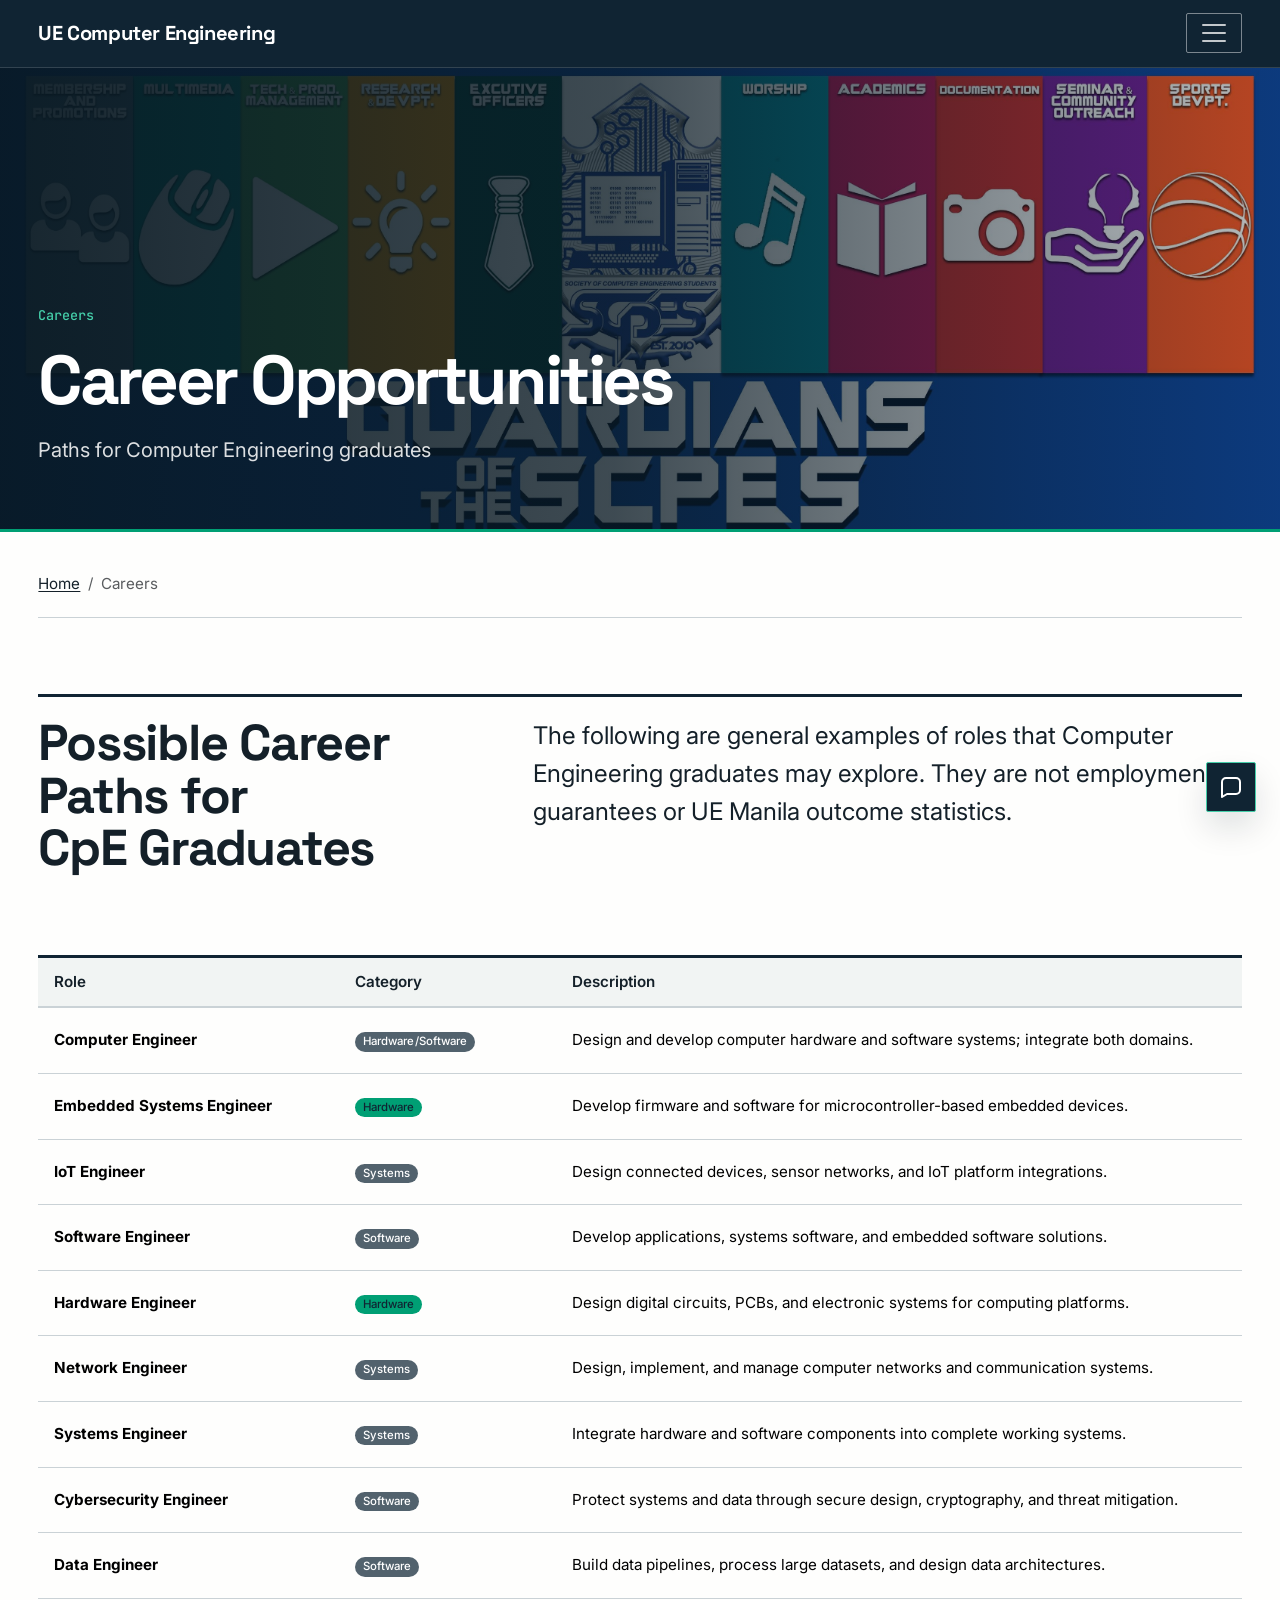
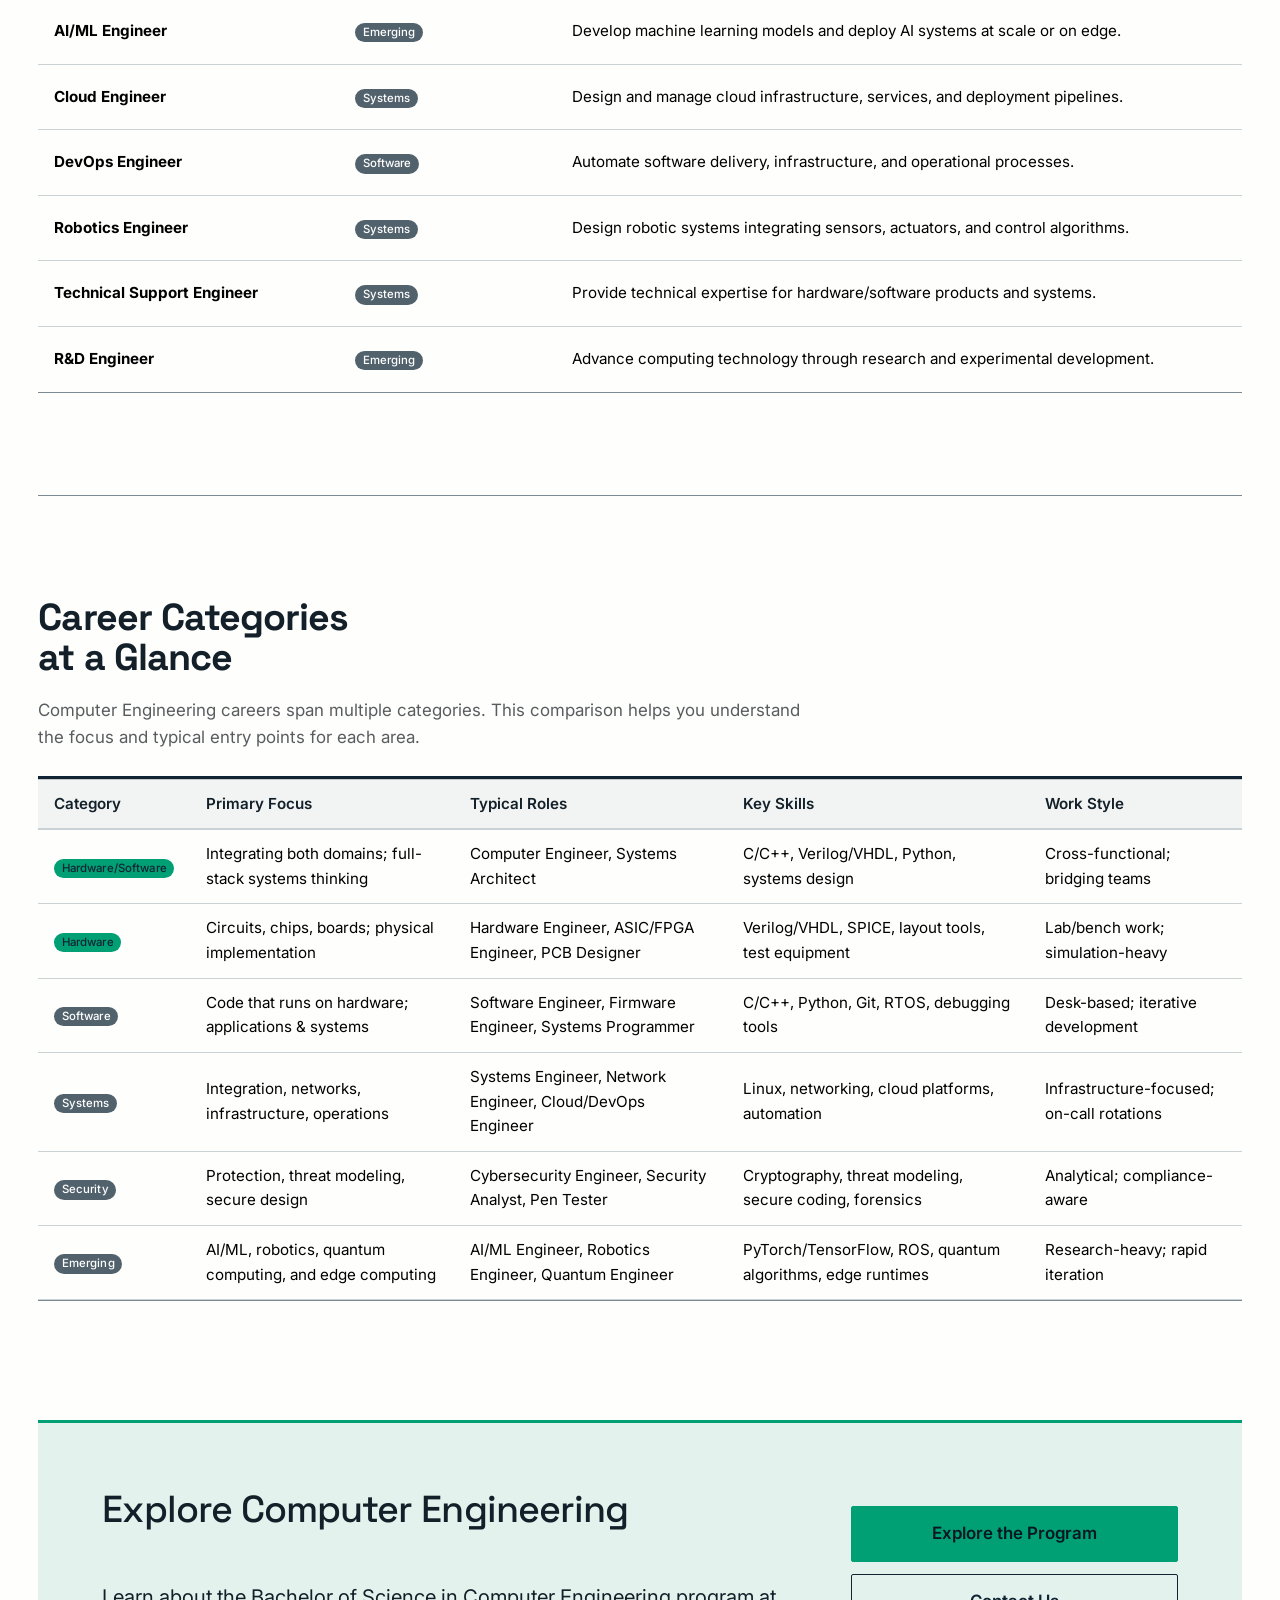
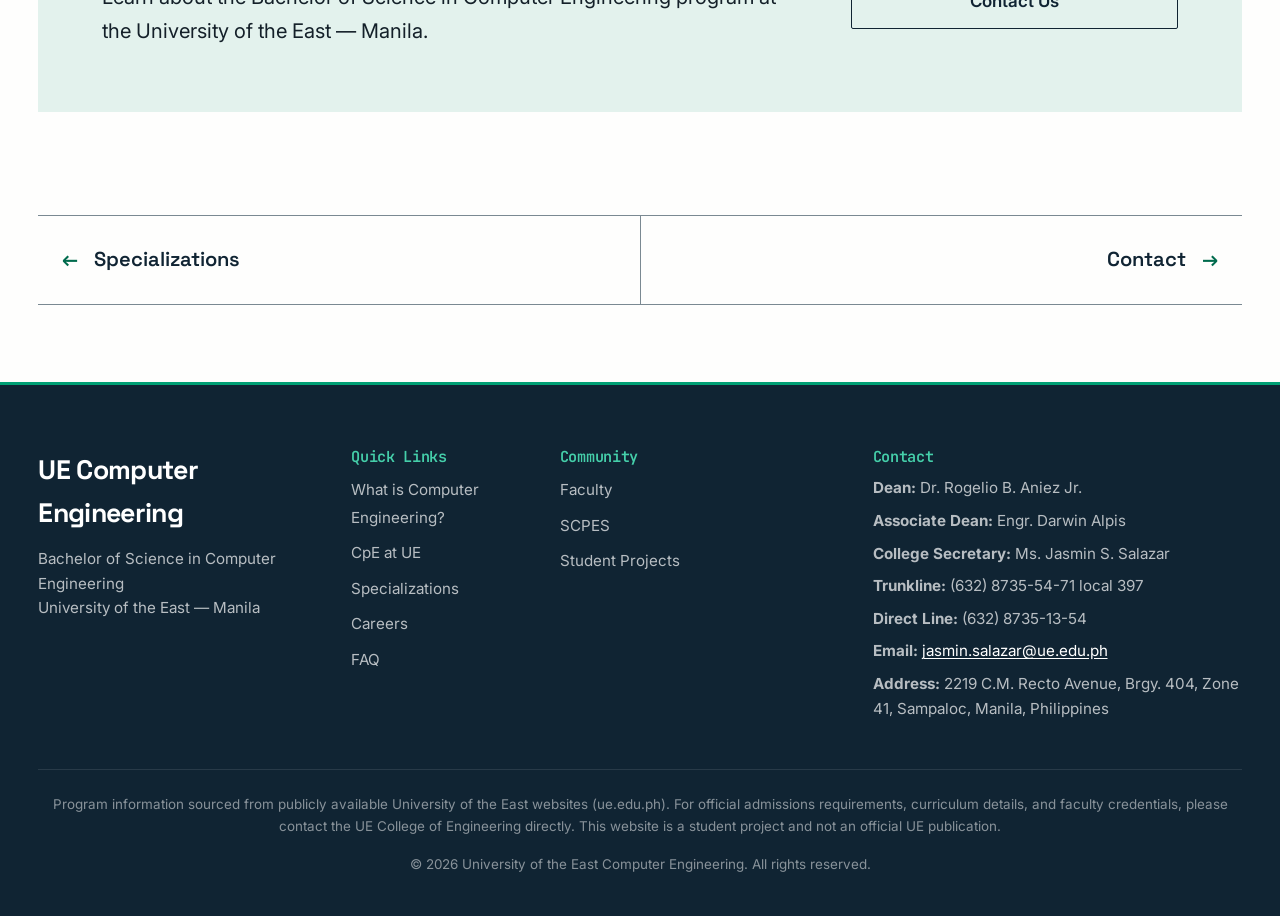
==== commit 4e06fc6d: "changed the cover pictures of the tabs" ====
--- a/careers.html
+++ b/careers.html
@@ -3,7 +3,7 @@
 <head>
   <meta charset="UTF-8">
   <meta name="viewport" content="width=device-width, initial-scale=1.0">
-  <link rel="icon" href="Assets/favicon.svg" type="image/svg+xml">
+  <link rel="icon" href="Assets/cha.svg" type="image/svg+xml">
   <meta name="description" content="Bachelor of Science in Computer Engineering website for the University of the East - Manila" data-i18n="meta.description">
   <title data-i18n="careers.meta.title">Career Opportunities | UE Computer Engineering</title>
   <link rel="preconnect" href="https://fonts.googleapis.com">
@@ -45,6 +45,7 @@
           </li>
           <li class="nav-item"><a class="nav-link" href="specializations.html" data-i18n="nav.specializations">Specializations</a></li>
           <li class="nav-item"><a class="nav-link active" href="careers.html" data-i18n="nav.careers">Careers</a></li>
+          <li class="nav-item"><a class="nav-link" href="skills.html" data-i18n="nav.skills">Skills</a></li>
           <li class="nav-item dropdown">
             <a class="nav-link dropdown-toggle" href="#" role="button" data-bs-toggle="dropdown" aria-expanded="false" data-i18n="nav.community">Community</a>
             <ul class="dropdown-menu">
@@ -71,7 +72,7 @@
   </nav>
   <div class="navbar-drawer-backdrop" aria-hidden="true"></div>
 
-  <header class="inner-hero hero-slide hero-slide-1">
+  <header class="inner-hero hero-slide hero-slide-6">
       <div class="container-custom inner-hero__content">
         <p class="inner-hero__eyebrow" data-i18n="nav.careers">Careers</p>
         <h1 data-i18n="careers.hero.title">Career Opportunities</h1>
@@ -358,7 +359,7 @@
           </p>
         </div>
         <div class="col-lg-2 col-md-6">
-          <h4 class="footer-heading" data-i18n="footer.quickLinks">Quick Links</h4>
+          <h2 class="footer-heading" data-i18n="footer.quickLinks">Quick Links</h2>
           <ul class="footer-links">
             <li><a href="what-is-cpe.html" data-i18n="nav.whatIs">What is Computer Engineering?</a></li>
             <li><a href="cpe-at-ue.html" data-i18n="nav.cpeAtUe">CpE at UE</a></li>
@@ -368,7 +369,7 @@
           </ul>
         </div>
         <div class="col-lg-3 col-md-6">
-          <h4 class="footer-heading" data-i18n="footer.community">Community</h4>
+          <h2 class="footer-heading" data-i18n="footer.community">Community</h2>
           <ul class="footer-links">
             <li><a href="faculty.html" data-i18n="nav.faculty">Faculty</a></li>
             <li><a href="scpes.html" data-i18n="nav.scpes">SCPES</a></li>
@@ -376,7 +377,7 @@
           </ul>
         </div>
         <div class="col-lg-4 col-md-6">
-          <h4 class="footer-heading" data-i18n="footer.contact">Contact</h4>
+          <h2 class="footer-heading" data-i18n="footer.contact">Contact</h2>
           <address class="footer-contact">
             <p><strong data-i18n="footer.dean">Dean:</strong> Dr. Rogelio B. Aniez Jr.</p>
             <p><strong data-i18n="footer.assocDean">Associate Dean:</strong> Engr. Darwin Alpis</p>
--- a/Assets/css/main.css
+++ b/Assets/css/main.css
@@ -476,6 +476,26 @@
 .hero-slide--scpes {
   background-image: url('../images/scpes/thanksgiving-2025.jpg');
   background-position: center 42%;
+}
+
+.hero-slide-4 {
+  background-image: url('../images/hero/COMPUTER ENGINEER.jpg');
+  background-position: center 30%;
+}
+
+.hero-slide-5 {
+  background-image: url('../images/hero/COMMUNITY.jpg');
+  background-position: center 40%;
+}
+
+.hero-slide-6 {
+  background-image: url('../images/hero/CAREER.jpg');
+  background-position: center 35%;
+}
+
+.hero-slide-7 {
+  background-image: url('../images/hero/ORG ACHIEVEMENT.jpg');
+  background-position: center 40%;
 }
 
 .hero-slide .carousel-caption {
@@ -2937,6 +2957,338 @@
   .page-contact .contact-form-panel { margin-right: calc(-1 * var(--layout-gutter)); margin-left: calc(-1 * var(--layout-gutter)); padding-right: var(--layout-gutter); padding-left: var(--layout-gutter); }
 }
 
+/* --- Skills Page --------------------------------------------------------- */
+.page-skills .page-hero {
+  position: relative;
+  display: flex;
+  min-height: clamp(18rem, 30vw, 24rem);
+  align-items: stretch;
+  overflow: hidden;
+  border-bottom: 3px solid var(--color-accent);
+  background-color: var(--color-primary-deep);
+}
+
+.page-skills .page-hero::before {
+  background: linear-gradient(90deg, rgba(8, 24, 34, 0.94) 0%, rgba(8, 24, 34, 0.78) 48%, rgba(8, 24, 34, 0.28) 100%);
+}
+
+.page-skills .page-hero > .container-custom {
+  position: relative;
+  z-index: 2;
+  width: 100%;
+  display: flex;
+  flex-direction: column;
+  justify-content: flex-end;
+  padding-top: clamp(var(--space-10), 6vw, var(--space-16));
+  padding-bottom: clamp(var(--space-8), 5vw, var(--space-12));
+}
+
+.page-skills .page-hero h1 {
+  max-width: 15ch;
+  margin-bottom: var(--space-4);
+  color: var(--color-text-on-primary);
+  font-size: clamp(2.5rem, 5vw, 4rem);
+  line-height: 0.98;
+  letter-spacing: -0.05em;
+  text-wrap: balance;
+}
+
+.page-skills .page-hero .lead {
+  max-width: 50ch;
+  margin-bottom: 0;
+  color: rgba(255, 255, 255, 0.86);
+  line-height: 1.5;
+}
+
+.page-skills .section-header {
+  text-align: center;
+  max-width: var(--content-measure);
+  margin: 0 auto var(--space-10);
+}
+
+.page-skills .section-header h2 {
+  margin-bottom: var(--space-4);
+}
+
+.page-skills .section-header p {
+  color: var(--color-text-muted);
+  margin-bottom: 0;
+}
+
+/* Skills Grid */
+.skills-grid {
+  display: grid;
+  grid-template-columns: repeat(auto-fill, minmax(min(340px, 100%), 1fr));
+  gap: var(--space-5);
+}
+
+.skill-card {
+  display: flex;
+  flex-direction: column;
+  background: var(--color-surface);
+  border: 1px solid var(--color-border);
+  border-radius: var(--radius-lg);
+  padding: var(--space-5);
+  transition: all var(--transition-base);
+  height: 100%;
+}
+
+.skill-card:hover {
+  border-color: var(--color-accent);
+  box-shadow: var(--shadow-md);
+}
+
+.skill-card-header {
+  display: flex;
+  flex-direction: column;
+  gap: var(--space-2);
+  margin-bottom: var(--space-4);
+}
+
+.skill-card-header h3 {
+  margin-bottom: 0;
+  font-size: var(--fs-700);
+}
+
+.skill-category-tag {
+  align-self: flex-start;
+  font-size: var(--fs-300);
+  font-weight: var(--fw-medium);
+  font-family: var(--font-mono);
+  color: var(--color-accent-text);
+  text-transform: uppercase;
+  letter-spacing: 0.05em;
+}
+
+.skill-card-body {
+  flex: 1;
+  display: flex;
+  flex-direction: column;
+}
+
+.skill-focus {
+  margin-bottom: var(--space-4);
+  color: var(--color-text-muted);
+  font-size: var(--fs-400);
+  line-height: var(--lh-relaxed);
+}
+
+.skill-roles {
+  list-style: none;
+  padding: 0;
+  margin: 0 0 var(--space-4);
+}
+
+.skill-roles li {
+  padding: var(--space-1) 0;
+  font-size: var(--fs-400);
+  color: var(--color-text);
+  border-top: 1px solid var(--color-border);
+}
+
+.skill-roles li:first-child {
+  border-top: none;
+  padding-top: 0;
+}
+
+.skill-skills {
+  margin-top: auto;
+  padding-top: var(--space-4);
+  border-top: 1px solid var(--color-border);
+}
+
+.skill-skills h4 {
+  margin-bottom: var(--space-3);
+  font-size: var(--fs-400);
+  font-weight: var(--fw-semibold);
+  color: var(--color-accent-text);
+  font-family: var(--font-mono);
+  text-transform: uppercase;
+  letter-spacing: 0.05em;
+}
+
+.skill-skills ul {
+  list-style: none;
+  padding: 0;
+  margin: 0;
+  display: flex;
+  flex-wrap: wrap;
+  gap: var(--space-2);
+}
+
+.skill-skills li {
+  font-size: var(--fs-300);
+  color: var(--color-text-muted);
+  background: var(--color-surface-alt);
+  padding: var(--space-1) var(--space-3);
+  border-radius: var(--radius-full);
+  font-family: var(--font-mono);
+}
+
+.skill-style {
+  margin-top: var(--space-4);
+  padding-top: var(--space-4);
+  border-top: 1px solid var(--color-border);
+  font-size: var(--fs-300);
+  color: var(--color-text-muted);
+  font-style: italic;
+}
+
+/* Foundational Skills */
+.foundational-grid {
+  display: grid;
+  grid-template-columns: repeat(auto-fill, minmax(min(280px, 100%), 1fr));
+  gap: var(--space-5);
+}
+
+.foundational-card {
+  background: var(--color-surface);
+  border: 1px solid var(--color-border);
+  border-radius: var(--radius-lg);
+  padding: var(--space-5);
+  transition: all var(--transition-base);
+}
+
+.foundational-card:hover {
+  border-color: var(--color-accent);
+  box-shadow: var(--shadow-md);
+}
+
+.foundational-card h3 {
+  margin-bottom: var(--space-3);
+  font-size: var(--fs-600);
+}
+
+.foundational-card p {
+  margin-bottom: 0;
+  font-size: var(--fs-400);
+  color: var(--color-text-muted);
+  line-height: var(--lh-relaxed);
+}
+
+/* Pathways */
+.pathways-grid {
+  display: grid;
+  grid-template-columns: repeat(auto-fit, minmax(min(320px, 100%), 1fr));
+  gap: var(--space-5);
+}
+
+.pathway-card {
+  background: var(--color-surface);
+  border: 1px solid var(--color-border);
+  border-radius: var(--radius-lg);
+  padding: var(--space-5);
+}
+
+.pathway-card h3 {
+  margin-bottom: var(--space-4);
+  font-size: var(--fs-600);
+  padding-bottom: var(--space-3);
+  border-bottom: 1px solid var(--color-border);
+}
+
+.pathway-card ul {
+  list-style: none;
+  padding: 0;
+  margin: 0;
+}
+
+.pathway-card li {
+  position: relative;
+  padding: var(--space-3) 0 var(--space-3) var(--space-8);
+  border-top: 1px solid var(--color-border);
+  font-size: var(--fs-400);
+  color: var(--color-text-muted);
+}
+
+.pathway-card li:first-child {
+  border-top: none;
+  padding-top: 0;
+}
+
+.pathway-card li::before {
+  content: '\2192';
+  position: absolute;
+  left: 0;
+  color: var(--color-accent-text);
+  font-family: var(--font-mono);
+  font-size: var(--fs-300);
+  font-weight: var(--fw-bold);
+}
+
+/* Note Card */
+.note-card {
+  max-width: var(--content-measure);
+  margin: 0 auto;
+  padding: var(--space-6);
+  border: 1px solid var(--color-border);
+  border-left: 4px solid var(--color-accent);
+  border-radius: var(--radius-md);
+  background: var(--color-accent-soft);
+  color: var(--color-text);
+  font-size: var(--fs-400);
+}
+
+.note-card p {
+  margin-bottom: 0;
+}
+
+/* CTA Card */
+.cta-card {
+  max-width: var(--content-measure);
+  margin: 0 auto;
+  padding: var(--space-10);
+  text-align: center;
+  border: 1px solid var(--color-border);
+  border-top: 3px solid var(--color-accent);
+  border-radius: var(--radius-lg);
+  background: var(--color-surface-alt);
+}
+
+.cta-card h2 {
+  margin-bottom: var(--space-4);
+  font-size: var(--fs-800);
+}
+
+.cta-card p {
+  max-width: var(--content-measure);
+  margin: 0 auto var(--space-6);
+  color: var(--color-text-muted);
+}
+
+.cta-actions {
+  display: flex;
+  flex-wrap: wrap;
+  gap: var(--space-3);
+  justify-content: center;
+}
+
+@media (max-width: 767.98px) {
+  .page-skills .page-hero {
+    min-height: 20rem;
+  }
+  
+  .page-skills .page-hero::before {
+    background: linear-gradient(90deg, rgba(8, 24, 34, 0.94), rgba(8, 24, 34, 0.64));
+  }
+  
+  .skills-grid {
+    grid-template-columns: 1fr;
+  }
+  
+  .foundational-grid {
+    grid-template-columns: 1fr;
+  }
+  
+  .pathways-grid {
+    grid-template-columns: 1fr;
+  }
+  
+  .cta-actions .btn {
+    width: 100%;
+  }
+}
+
 /* --- Print Styles -------------------------------------------------------- */
 @media print {
   .navbar, .scroll-top, .hero-carousel, .btn, .dropdown, .modal { display: none !important; }
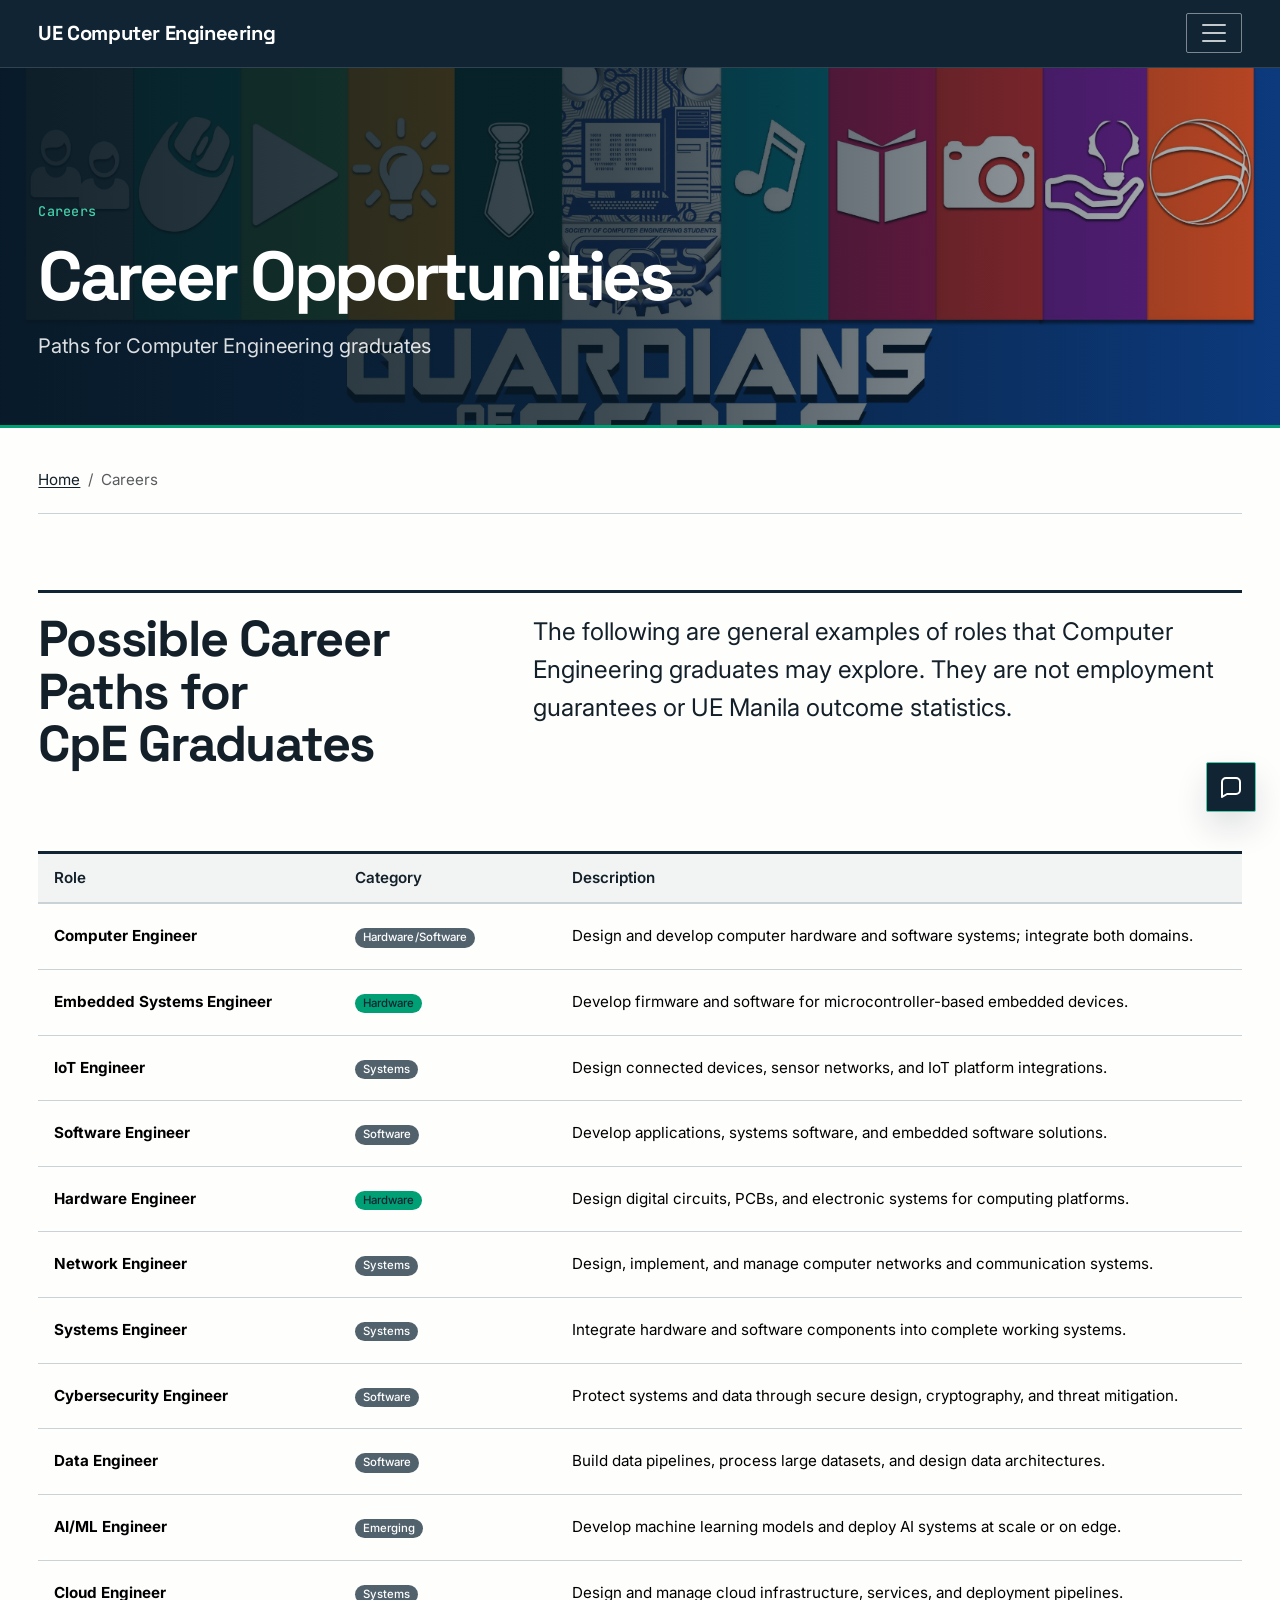
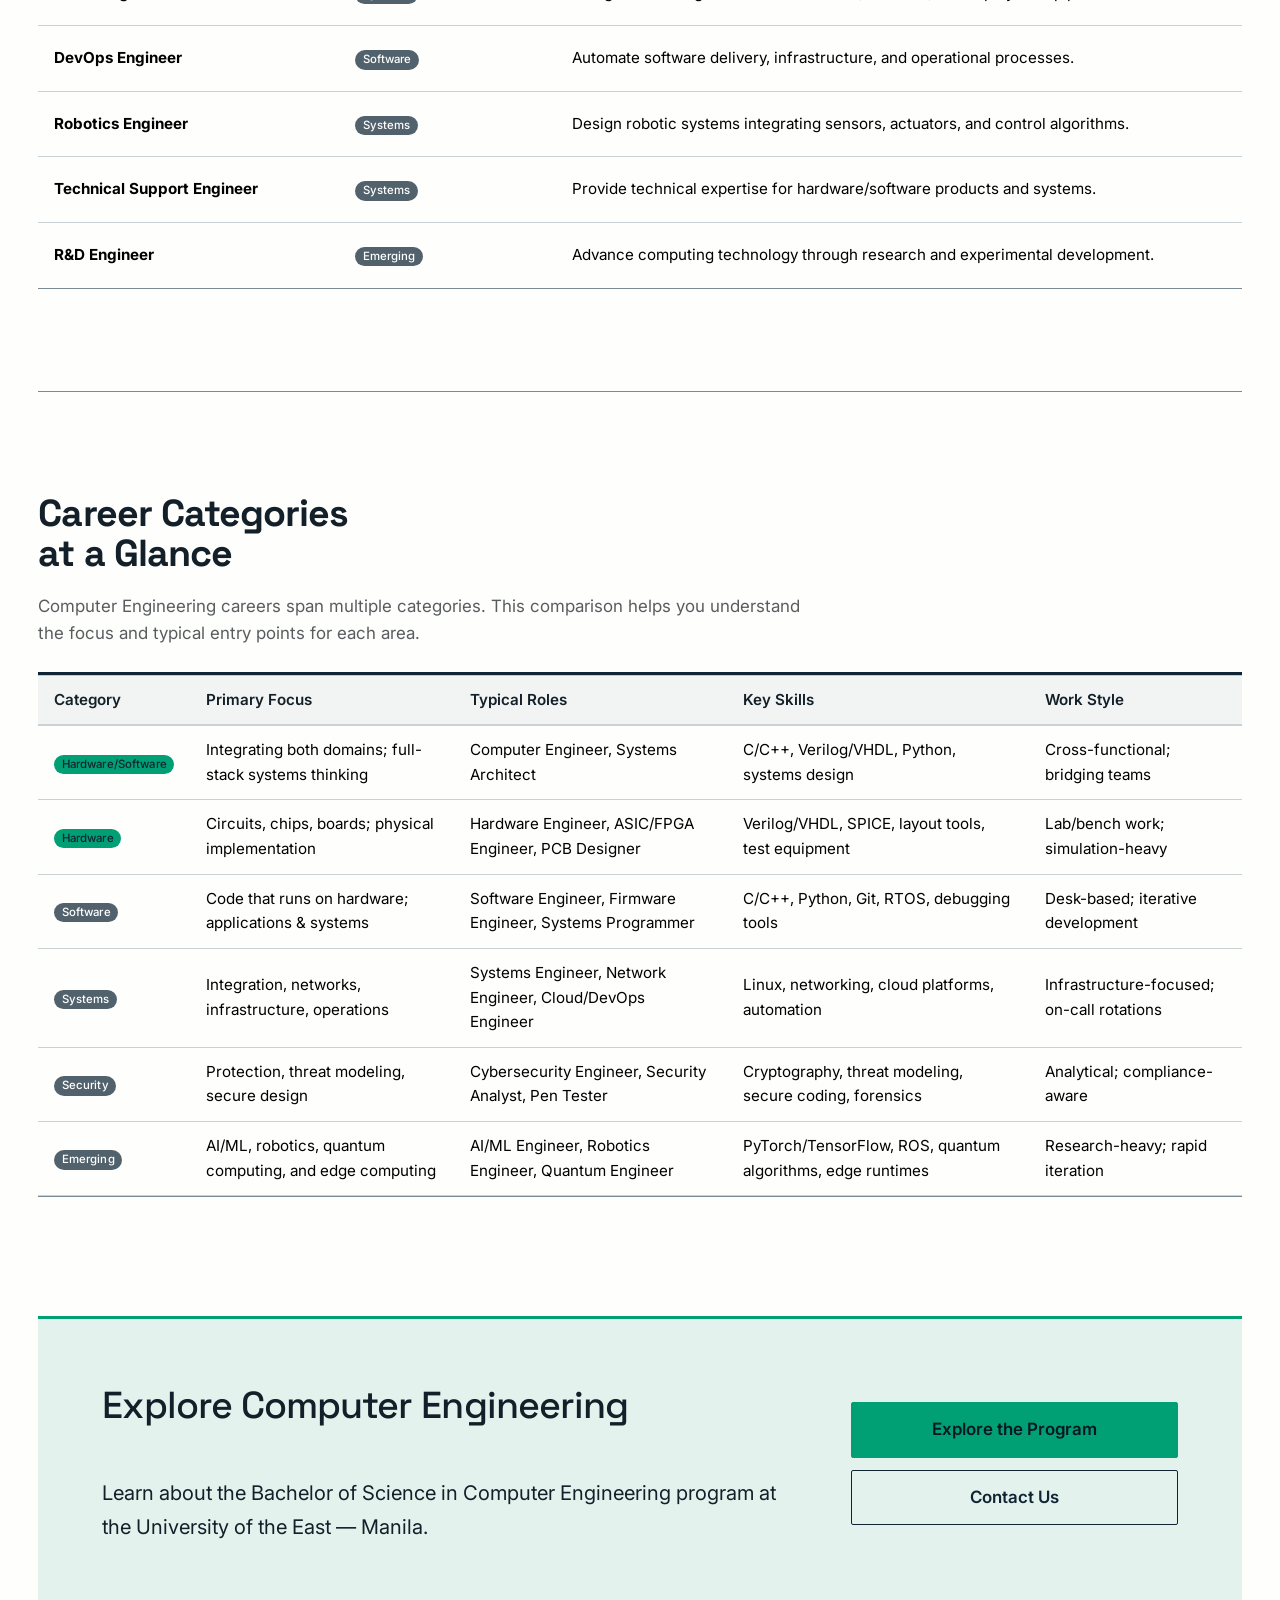
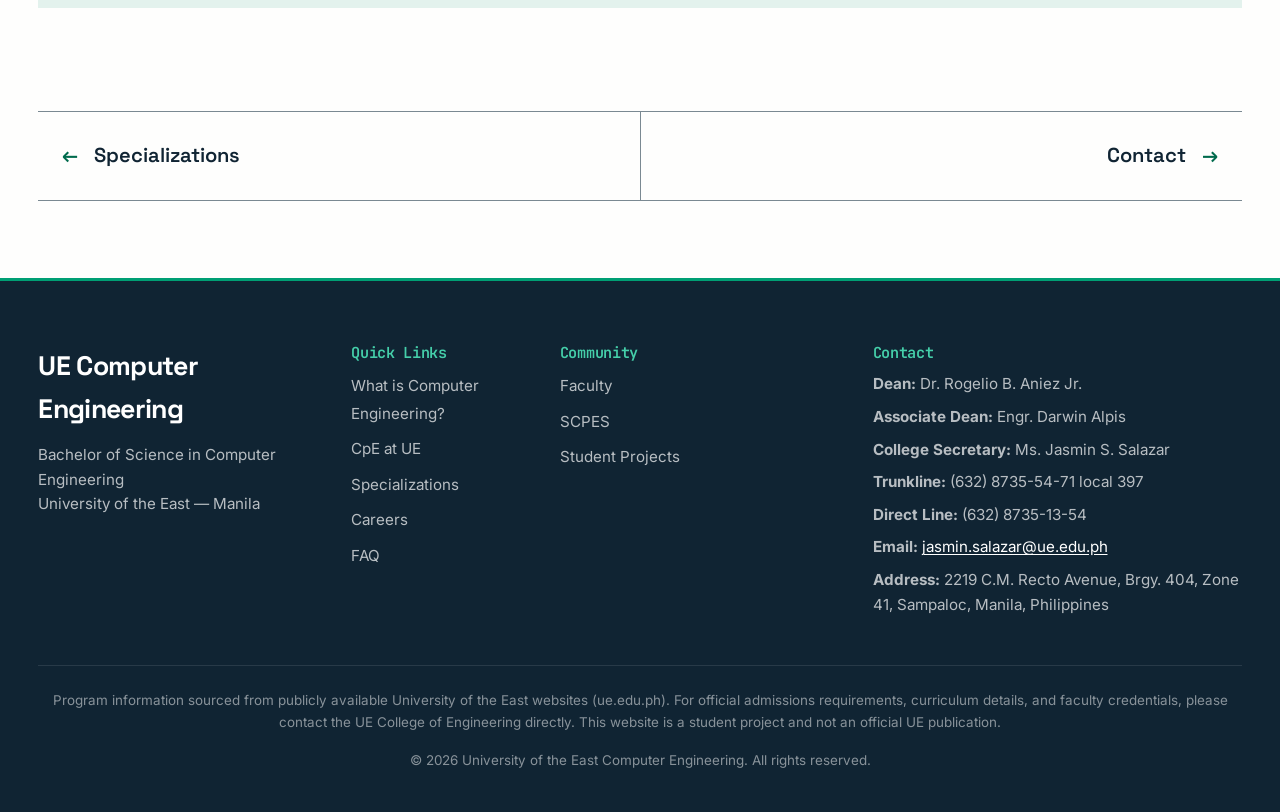
==== commit 2bed58ea: "polished the skills tab and fixed the aspect ratios of the cover photos" ====
--- a/careers.html
+++ b/careers.html
@@ -72,9 +72,9 @@
   </nav>
   <div class="navbar-drawer-backdrop" aria-hidden="true"></div>
 
-  <header class="inner-hero hero-slide hero-slide-6">
-      <div class="container-custom inner-hero__content">
-        <p class="inner-hero__eyebrow" data-i18n="nav.careers">Careers</p>
+  <header class="hero-base hero-base--inner hero-slide hero-slide-6">
+      <div class="container-custom hero-base__content">
+        <p class="hero-base__eyebrow" data-i18n="nav.careers">Careers</p>
         <h1 data-i18n="careers.hero.title">Career Opportunities</h1>
         <p class="lead" data-i18n="careers.hero.tagline">Paths for Computer Engineering graduates</p>
       </div>
--- a/Assets/css/main.css
+++ b/Assets/css/main.css
@@ -406,40 +406,62 @@
   visibility: visible;
 }
 
-/* --- Hero Carousel ------------------------------------------------------- */
-.hero-carousel {
-  --hero-min-height: 500px;
-  --carousel-control-width: 48px;
+/* --- Hero Base (shared) -------------------------------------------------- */
+.hero-base {
   position: relative;
-  min-height: var(--hero-min-height);
   overflow: hidden;
-}
-
-.hero-carousel--compact {
-  --hero-min-height: max(300px, 40vh);
-}
-
-@media (max-width: 767.98px) {
-  .hero-carousel {
-    --hero-min-height: 400px;
+  background-color: var(--color-primary-deep);
+}
+
+.hero-base__content {
+  position: relative;
+  z-index: 2;
+  width: 100%;
+  max-width: var(--container-max);
+  margin: 0 auto;
+  padding: var(--space-12) var(--layout-gutter);
+  color: var(--color-text-on-primary);
+  text-align: left;
+}
+
+.hero-base__eyebrow {
+  margin-bottom: var(--space-5);
+  color: var(--color-accent-on-dark);
+  font-family: var(--font-mono);
+  font-size: var(--fs-300);
+  font-weight: var(--fw-medium);
+  letter-spacing: 0.02em;
+}
+
+.hero-base h1,
+.hero-base h2 {
+  font-size: var(--fs-900);
+  font-weight: var(--fw-bold);
+  line-height: var(--lh-snug);
+  margin-bottom: var(--space-4);
+  color: var(--color-text-on-primary);
+}
+
+.hero-base .lead {
+  font-size: var(--fs-500);
+  line-height: var(--lh-loose);
+  margin-bottom: var(--space-6);
+  max-width: 560px;
+  color: rgba(255, 255, 255, 0.9);
+}
+
+@media (min-width: 768px) {
+  .hero-base .lead {
+    font-size: var(--fs-600);
   }
-
-  .hero-carousel--compact {
-    --hero-min-height: max(300px, 40vh);
-  }
-}
-
-.hero-carousel > .carousel,
-.hero-carousel .carousel-inner,
-.hero-carousel .carousel-item,
-.hero-carousel .hero-slide {
-  min-height: var(--hero-min-height);
-}
-
+}
+
+.hero-base .btn { margin-right: var(--space-3); }
+
+/* Slide background images (shared) */
+.hero-base.hero-slide,
 .hero-slide {
   position: relative;
-  display: flex;
-  align-items: center;
   background-size: cover;
   background-position: center;
   background-repeat: no-repeat;
@@ -454,121 +476,121 @@
   z-index: 1;
 }
 
-.hero-slide-1 {
-  background-image: url('../images/hero/hero.jpg');
-  background-position: center 40%;
-}
-
-.hero-slide-2 {
-  background-image: url('../images/hero/hero2.jpg');
-  background-position: center bottom;
-}
-
-.hero-slide-2::before {
-  background: linear-gradient(90deg, rgba(8, 24, 34, 0.94) 0%, rgba(8, 24, 34, 0.76) 62%, rgba(8, 24, 34, 0.42) 100%);
-}
-
-.hero-slide-3 {
-  background-image: url('../images/hero/hero3.jpg');
-  background-position: center 24%;
-}
-
-.hero-slide--scpes {
-  background-image: url('../images/scpes/thanksgiving-2025.jpg');
-  background-position: center 42%;
-}
-
-.hero-slide-4 {
-  background-image: url('../images/hero/COMPUTER ENGINEER.jpg');
-  background-position: center 30%;
-}
-
-.hero-slide-5 {
-  background-image: url('../images/hero/COMMUNITY.jpg');
-  background-position: center 40%;
-}
-
-.hero-slide-6 {
-  background-image: url('../images/hero/CAREER.jpg');
-  background-position: center 35%;
-}
-
-.hero-slide-7 {
-  background-image: url('../images/hero/ORG ACHIEVEMENT.jpg');
-  background-position: center 40%;
-}
-
-.hero-slide .carousel-caption {
-  position: relative;
-  inset: auto;
-  z-index: 2;
+.hero-base--carousel .hero-slide {
+  position: absolute;
+  inset: 0;
+  z-index: 0;
+}
+
+.hero-slide-1 { background-image: url('../images/hero/hero.jpg'); background-position: center 40%; }
+.hero-slide-2 { background-image: url('../images/hero/hero2.jpg'); background-position: center bottom; }
+.hero-slide-2::before { background: linear-gradient(90deg, rgba(8, 24, 34, 0.94) 0%, rgba(8, 24, 34, 0.76) 62%, rgba(8, 24, 34, 0.42) 100%); }
+.hero-slide-3 { background-image: url('../images/hero/hero3.jpg'); background-position: center 24%; }
+.hero-slide--scpes { background-image: url('../images/scpes/thanksgiving-2025.jpg'); background-position: center 42%; }
+.hero-slide-4 { background-image: url('../images/hero/COMPUTER ENGINEER.jpg'); background-position: center 30%; }
+.hero-slide-5 { background-image: url('../images/hero/COMMUNITY.jpg'); background-position: center 40%; }
+.hero-slide-6 { background-image: url('../images/hero/CAREER.jpg'); background-position: center 35%; }
+.hero-slide-7 { background-image: url('../images/hero/ORG ACHIEVEMENT.jpg'); background-position: center 40%; }
+
+/* --- Hero Carousel (Homepage) ------------------------------------------- */
+.hero-base--carousel {
+  min-height: 100vh;
+  min-height: 100dvh;
   display: flex;
-  flex-direction: column;
-  justify-content: center;
-  align-items: flex-start;
-  width: 100%;
-  max-width: var(--container-max);
-  margin: 0 auto;
-  padding: var(--space-12) var(--space-4);
-  text-align: left;
-  color: var(--color-text-on-primary);
-}
-
-.hero-carousel > .carousel .carousel-caption {
-  padding: var(--space-16) calc(var(--carousel-control-width) + var(--space-4));
-}
-
-@media (min-width: 768px) {
-  .hero-slide .carousel-caption {
-    padding-right: var(--space-6);
-    padding-left: var(--space-6);
-  }
-
-  .hero-carousel > .carousel .carousel-caption {
-    padding-right: calc(var(--carousel-control-width) + var(--space-6));
-    padding-left: calc(var(--carousel-control-width) + var(--space-6));
-  }
-}
-
-.hero-slide .carousel-caption h1,
-.hero-slide .carousel-caption h2 {
-  font-size: var(--fs-900);
-  font-weight: var(--fw-bold);
-  line-height: var(--lh-snug);
-  margin-bottom: var(--space-4);
-  color: var(--color-text-on-primary);
-}
-
-.hero-slide .carousel-caption .lead {
-  font-size: var(--fs-500);
-  line-height: var(--lh-loose);
-  margin-bottom: var(--space-6);
-  max-width: 560px;
-  color: rgba(255, 255, 255, 0.9);
-}
-
-@media (min-width: 768px) {
-  .hero-slide .carousel-caption .lead {
-    font-size: var(--fs-600);
-  }
-}
-
-.hero-slide .btn { margin-right: var(--space-3); }
+  align-items: center;
+}
+
+.hero-base--carousel .hero-base__content {
+  padding-top: var(--space-16);
+  padding-bottom: 6rem;
+}
+
+.hero-base--carousel .carousel-item { position: relative; }
+
+.hero-base--carousel .hero-slide { position: absolute; inset: 0; }
+
+.hero-base--carousel > .carousel,
+.hero-base--carousel .carousel-inner,
+.hero-base--carousel .carousel-item {
+  min-height: 100vh;
+  min-height: 100dvh;
+}
+
+@media (max-width: 767.98px) {
+  .hero-base--carousel { min-height: 100vh; min-height: 100dvh; }
+  .hero-base--carousel > .carousel,
+  .hero-base--carousel .carousel-inner,
+  .hero-base--carousel .carousel-item { min-height: 100vh; min-height: 100dvh; }
+}
 
 /* Carousel controls */
-.carousel-control-prev,
-.carousel-control-next {
+.hero-base--carousel .carousel-control-prev,
+.hero-base--carousel .carousel-control-next {
   top: 0;
   bottom: auto;
-  width: var(--carousel-control-width);
-  height: var(--hero-min-height);
+  width: 48px;
+  height: 100vh;
+  height: 100dvh;
   opacity: 0.6;
   z-index: 3;
   transition: opacity var(--transition-fast);
 }
 
-.carousel-control-prev:hover,
-.carousel-control-next:hover { opacity: 1; }
+.hero-base--carousel .carousel-control-prev:hover,
+.hero-base--carousel .carousel-control-next:hover { opacity: 1; }
+
+.hero-base--carousel .carousel-control-prev-icon,
+.hero-base--carousel .carousel-control-next-icon {
+  background-size: 24px;
+  filter: drop-shadow(0 2px 4px rgba(0, 0, 0, 0.3));
+}
+
+.hero-base--carousel .carousel-indicators {
+  bottom: var(--space-6);
+  z-index: 3;
+}
+
+.hero-base--carousel .carousel-indicators button {
+  width: 10px;
+  height: 10px;
+  border-radius: 50%;
+  border: none;
+  background-color: rgba(255, 255, 255, 0.5);
+  margin: 0 var(--space-2);
+  transition: all var(--transition-fast);
+}
+
+.hero-base--carousel .carousel-indicators button.active {
+  background-color: var(--color-text-on-primary);
+  transform: scale(1.2);
+}
+
+/* --- Hero Inner (Inner Pages) ------------------------------------------- */
+.hero-base--inner {
+  aspect-ratio: 16 / 4.5;
+  min-height: clamp(10rem, 19vw, 14.5rem);
+  display: flex;
+  align-items: flex-end;
+  border-bottom: 3px solid var(--color-accent);
+}
+
+.hero-base--inner.hero-slide::before {
+  background: linear-gradient(90deg, rgba(8, 24, 34, 0.94) 0%, rgba(8, 24, 34, 0.78) 48%, rgba(8, 24, 34, 0.28) 100%);
+}
+
+.hero-base--inner .hero-base__content {
+  width: 100%;
+  padding-top: clamp(var(--space-12), 8vw, var(--space-20));
+  padding-bottom: clamp(var(--space-10), 6vw, var(--space-16));
+  flex-direction: column;
+  justify-content: flex-end;
+  align-items: flex-start;
+}
+
+/* Compact variant for tighter pages */
+.hero-base--inner.hero-base--compact {
+  min-height: max(150px, 20vh);
+}
 
 .carousel-control-prev-icon,
 .carousel-control-next-icon {
@@ -1231,37 +1253,30 @@
 }
 
 /* --- Stage 1 Homepage ---------------------------------------------------- */
-.page-home .hero-carousel {
-  --home-hero-min-height: clamp(34rem, calc(100vh - var(--header-height)), 42rem);
-  --home-hero-min-height: clamp(34rem, calc(100svh - var(--header-height)), 42rem);
-  --hero-min-height: var(--home-hero-min-height);
-  background: var(--color-primary-deep);
+.page-home .hero-base--carousel {
+  min-height: 100vh;
+  min-height: 100dvh;
   border-bottom: 3px solid var(--color-accent);
 }
 
-.page-home .hero-carousel > .carousel,
-.page-home .hero-carousel .carousel-inner,
-.page-home .hero-carousel .carousel-item,
-.page-home .hero-carousel .hero-slide {
-  min-height: var(--home-hero-min-height);
-}
-
-.page-home .hero-slide::before {
-  background: linear-gradient(90deg, rgba(8, 24, 34, 0.92) 0%, rgba(8, 24, 34, 0.78) 42%, rgba(8, 24, 34, 0.22) 78%, rgba(8, 24, 34, 0.08) 100%);
-}
-
-.page-home .hero-slide-2::before {
+.page-home .hero-base--carousel > .carousel,
+.page-home .hero-base--carousel .carousel-inner,
+.page-home .hero-base--carousel .carousel-item {
+  min-height: 100vh;
+  min-height: 100dvh;
+}
+
+.page-home .hero-base--carousel .hero-slide-2::before {
   background: linear-gradient(90deg, rgba(8, 24, 34, 0.94) 0%, rgba(8, 24, 34, 0.82) 58%, rgba(8, 24, 34, 0.34) 100%);
 }
 
-.page-home .hero-slide .carousel-caption,
-.page-home .hero-carousel > .carousel .carousel-caption {
+.page-home .hero-base--carousel .hero-base__content {
   width: 100%;
   max-width: var(--container-max);
   padding: var(--space-12) var(--layout-gutter) 6rem;
 }
 
-.home-hero-label {
+.page-home .home-hero-label {
   margin-bottom: var(--space-5);
   color: var(--color-accent-on-dark);
   font-family: var(--font-mono);
@@ -1270,8 +1285,8 @@
   letter-spacing: 0.02em;
 }
 
-.page-home .hero-slide .carousel-caption h1,
-.page-home .hero-slide .carousel-caption h2 {
+.page-home .hero-base--carousel h1,
+.page-home .hero-base--carousel h2 {
   max-width: 14ch;
   margin-bottom: var(--space-5);
   font-size: clamp(3.25rem, 5.8vw, 5.25rem);
@@ -1280,17 +1295,17 @@
   text-wrap: balance;
 }
 
-.page-home .hero-slide .carousel-caption h2 { max-width: 10ch; }
-
-.page-home .hero-slide .carousel-caption .lead {
+.page-home .hero-base--carousel h2 { max-width: 10ch; }
+
+.page-home .hero-base--carousel .lead {
   max-width: 40ch;
   margin-bottom: var(--space-8);
   color: rgba(255, 255, 255, 0.84);
   line-height: 1.5;
 }
 
-.page-home .carousel-control-prev,
-.page-home .carousel-control-next {
+.page-home .hero-base--carousel .carousel-control-prev,
+.page-home .hero-base--carousel .carousel-control-next {
   top: auto;
   bottom: var(--space-6);
   width: 48px;
@@ -1300,28 +1315,28 @@
   opacity: 1;
 }
 
-.page-home .carousel-control-prev {
+.page-home .hero-base--carousel .carousel-control-prev {
   right: calc(var(--layout-gutter) + 128px);
   left: auto;
 }
 
-.page-home .carousel-control-next { right: calc(var(--layout-gutter) + 72px); }
-
-.page-home .carousel-control-prev:hover,
-.page-home .carousel-control-next:hover {
+.page-home .hero-base--carousel .carousel-control-next { right: calc(var(--layout-gutter) + 72px); }
+
+.page-home .hero-base--carousel .carousel-control-prev:hover,
+.page-home .hero-base--carousel .carousel-control-next:hover {
   background: var(--color-accent);
   border-color: var(--color-accent);
 }
 
-.page-home .carousel-control-prev-icon,
-.page-home .carousel-control-next-icon {
+.page-home .hero-base--carousel .carousel-control-prev-icon,
+.page-home .hero-base--carousel .carousel-control-next-icon {
   width: 18px;
   height: 18px;
   background-size: 18px;
   filter: none;
 }
 
-.page-home .carousel-indicators {
+.page-home .hero-base--carousel .carousel-indicators {
   right: auto;
   bottom: calc(var(--space-6) + 2px);
   left: var(--layout-gutter);
@@ -1626,25 +1641,28 @@
 }
 
 @media (max-width: 767.98px) {
-  .page-home .hero-carousel { --home-hero-min-height: 34rem; }
-
-  .page-home .hero-slide::before {
+  .page-home .hero-base--carousel { min-height: 100vh; min-height: 100dvh; }
+
+  .page-home .hero-base--carousel .hero-slide::before {
     background: linear-gradient(90deg, rgba(8, 24, 34, 0.91) 0%, rgba(8, 24, 34, 0.72) 68%, rgba(8, 24, 34, 0.34) 100%);
   }
 
-  .page-home .hero-slide .carousel-caption,
-  .page-home .hero-carousel > .carousel .carousel-caption {
+  .page-home .hero-base--carousel .hero-slide-2::before {
+    background: linear-gradient(90deg, rgba(8, 24, 34, 0.94) 0%, rgba(8, 24, 34, 0.82) 58%, rgba(8, 24, 34, 0.34) 100%);
+  }
+
+  .page-home .hero-base--carousel .hero-base__content {
     padding: var(--space-10) var(--layout-gutter) 6rem;
   }
 
-  .page-home .hero-slide .carousel-caption h1,
-  .page-home .hero-slide .carousel-caption h2 {
+  .page-home .hero-base--carousel h1,
+  .page-home .hero-base--carousel h2 {
     max-width: 13ch;
     font-size: clamp(2.25rem, 9vw, 3.25rem);
     line-height: 1;
   }
 
-  .page-home .hero-slide .carousel-caption .lead {
+  .page-home .hero-base--carousel .lead {
     max-width: 31ch;
     margin-bottom: var(--space-6);
     font-size: var(--fs-500);
@@ -1697,32 +1715,29 @@
 }
 
 /* --- Stage 2A Program Pages --------------------------------------------- */
-.page-core .inner-hero {
-  position: relative;
+.page-core .hero-base--inner {
+  aspect-ratio: 16 / 4.5;
+  min-height: clamp(10rem, 19vw, 14.5rem);
   display: flex;
-  min-height: clamp(20rem, 38vw, 29rem);
-  align-items: stretch;
-  overflow: hidden;
+  align-items: flex-end;
   border-bottom: 3px solid var(--color-accent);
   background-color: var(--color-primary-deep);
 }
 
-.page-core .inner-hero::before {
+.page-core .hero-base--inner.hero-slide::before {
   background: linear-gradient(90deg, rgba(8, 24, 34, 0.94) 0%, rgba(8, 24, 34, 0.78) 48%, rgba(8, 24, 34, 0.28) 100%);
 }
 
-.page-core .inner-hero__content {
-  position: relative;
-  z-index: 2;
-  display: flex;
+.page-core .hero-base--inner .hero-base__content {
   width: 100%;
   flex-direction: column;
   justify-content: flex-end;
+  align-items: flex-start;
   padding-top: clamp(var(--space-12), 8vw, var(--space-20));
   padding-bottom: clamp(var(--space-10), 6vw, var(--space-16));
 }
 
-.page-core .inner-hero__eyebrow {
+.page-core .hero-base__eyebrow {
   margin-bottom: var(--space-5);
   color: var(--color-accent-on-dark);
   font-family: var(--font-mono);
@@ -1730,7 +1745,7 @@
   font-weight: var(--fw-medium);
 }
 
-.page-core .inner-hero h1 {
+.page-core .hero-base--inner h1 {
   max-width: 15ch;
   margin-bottom: var(--space-5);
   color: var(--color-text-on-primary);
@@ -1740,7 +1755,7 @@
   text-wrap: balance;
 }
 
-.page-core .inner-hero .lead {
+.page-core .hero-base--inner .lead {
   max-width: 46ch;
   margin-bottom: 0;
   color: rgba(255, 255, 255, 0.86);
@@ -2216,9 +2231,9 @@
 }
 
 @media (max-width: 767.98px) {
-  .page-core .inner-hero { min-height: 22rem; }
-  .page-core .inner-hero::before { background: linear-gradient(90deg, rgba(8, 24, 34, 0.94), rgba(8, 24, 34, 0.64)); }
-  .page-core .inner-hero h1 { max-width: 12ch; font-size: clamp(2.5rem, 11vw, 4rem); }
+  .page-core .hero-base--inner { min-height: 11rem; }
+  .page-core .hero-base--inner.hero-slide::before { background: linear-gradient(90deg, rgba(8, 24, 34, 0.94), rgba(8, 24, 34, 0.64)); }
+  .page-core .hero-base--inner h1 { max-width: 12ch; font-size: clamp(2.5rem, 11vw, 4rem); }
   .page-what-is-cpe .what-is__concept-grid,
   .page-what-is-cpe .what-is__field-grid,
   .page-specializations .specializations-grid,
@@ -3291,15 +3306,15 @@
 
 /* --- Print Styles -------------------------------------------------------- */
 @media print {
-  .navbar, .scroll-top, .hero-carousel, .btn, .dropdown, .modal { display: none !important; }
+  .navbar, .scroll-top, .hero-base--carousel, .btn, .dropdown, .modal { display: none !important; }
   body { font-size: 12pt; line-height: 1.5; }
   .section { padding: 2rem 0; page-break-inside: avoid; }
   a { text-decoration: none; color: var(--color-text); }
   a[href]::after { content: " (" attr(href) ")"; font-size: 0.8em; color: var(--color-text-muted); }
-  .page-core .inner-hero { min-height: 0; border-bottom-color: var(--color-text); background: none !important; }
-  .page-core .inner-hero::before { display: none; }
-  .page-core .inner-hero__content { padding: 2rem 0; }
-  .page-core .inner-hero h1,
-  .page-core .inner-hero .lead,
-  .page-core .inner-hero__eyebrow { color: var(--color-text); }
-}
+  .page-core .hero-base--inner { min-height: 0; border-bottom-color: var(--color-text); background: none !important; }
+  .page-core .hero-base--inner.hero-slide::before { display: none; }
+  .page-core .hero-base__content { padding: 2rem 0; }
+  .page-core .hero-base--inner h1,
+  .page-core .hero-base--inner .lead,
+  .page-core .hero-base__eyebrow { color: var(--color-text); }
+}
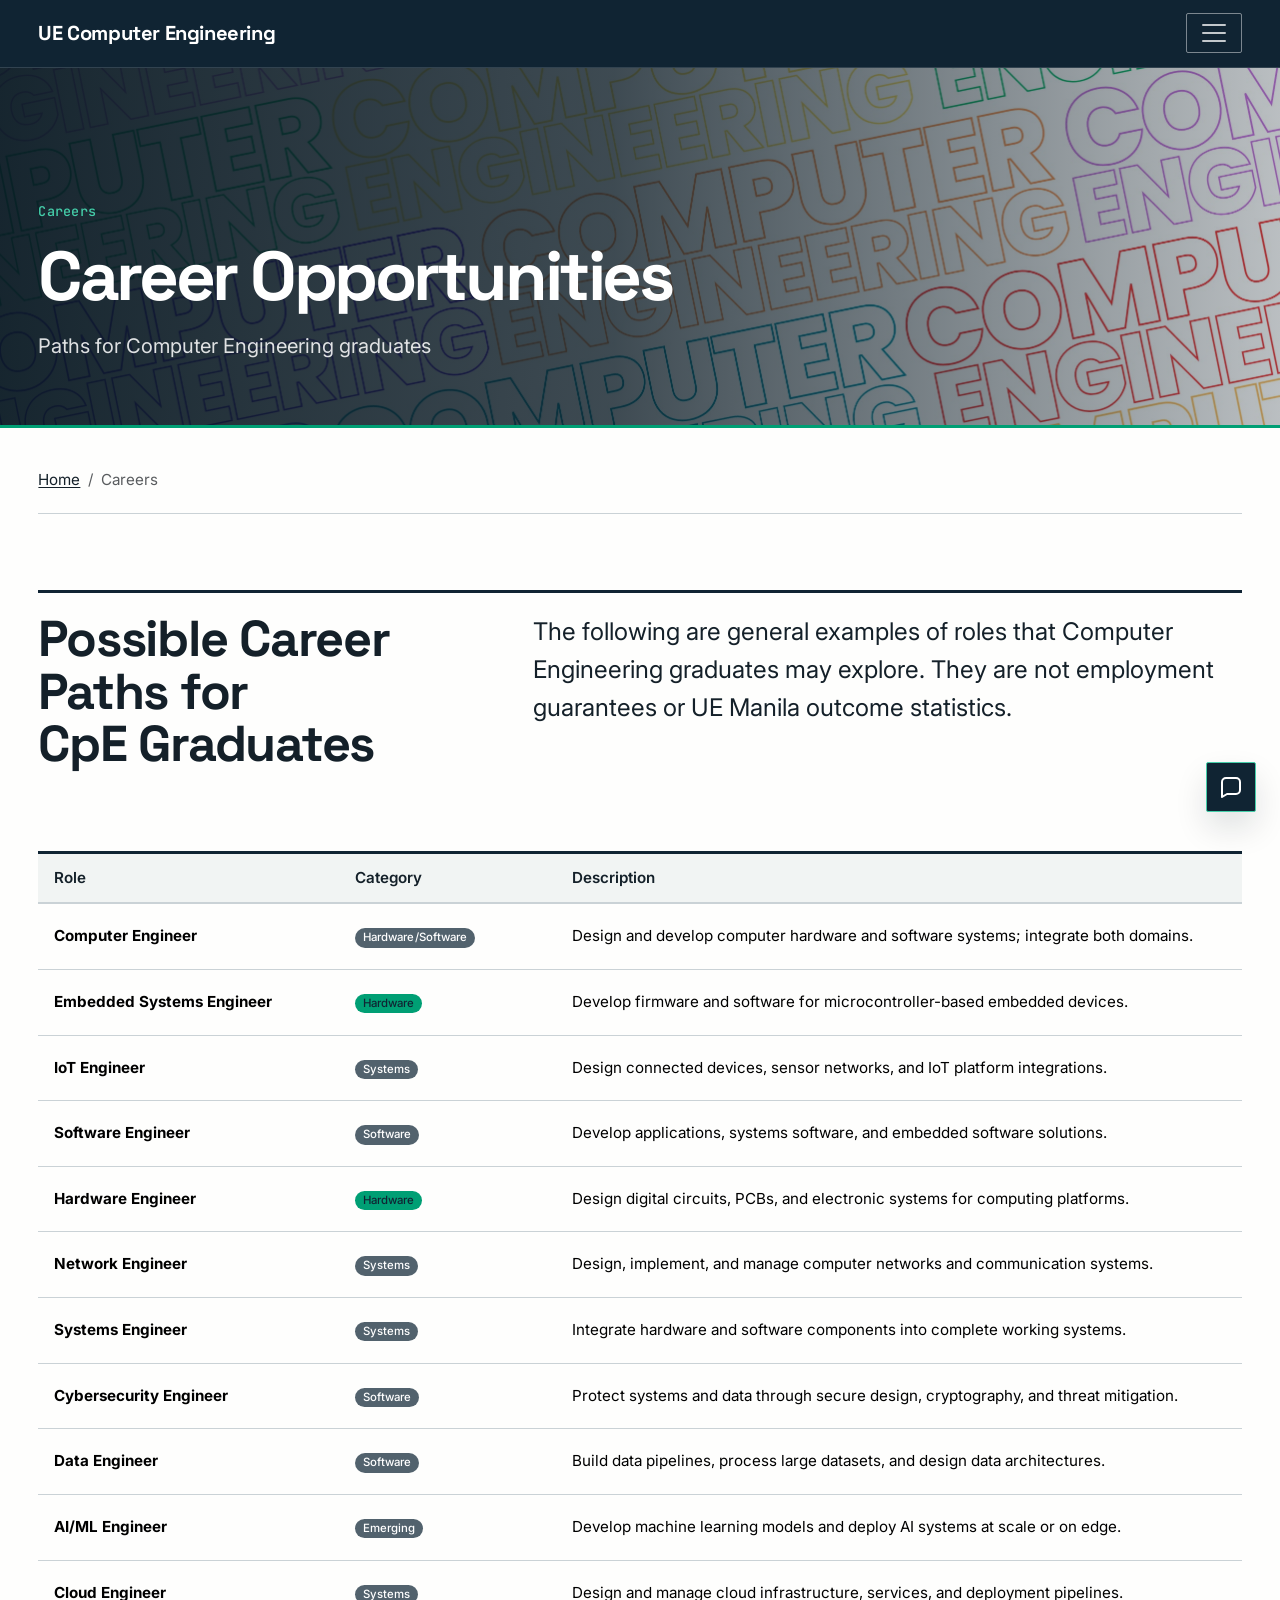
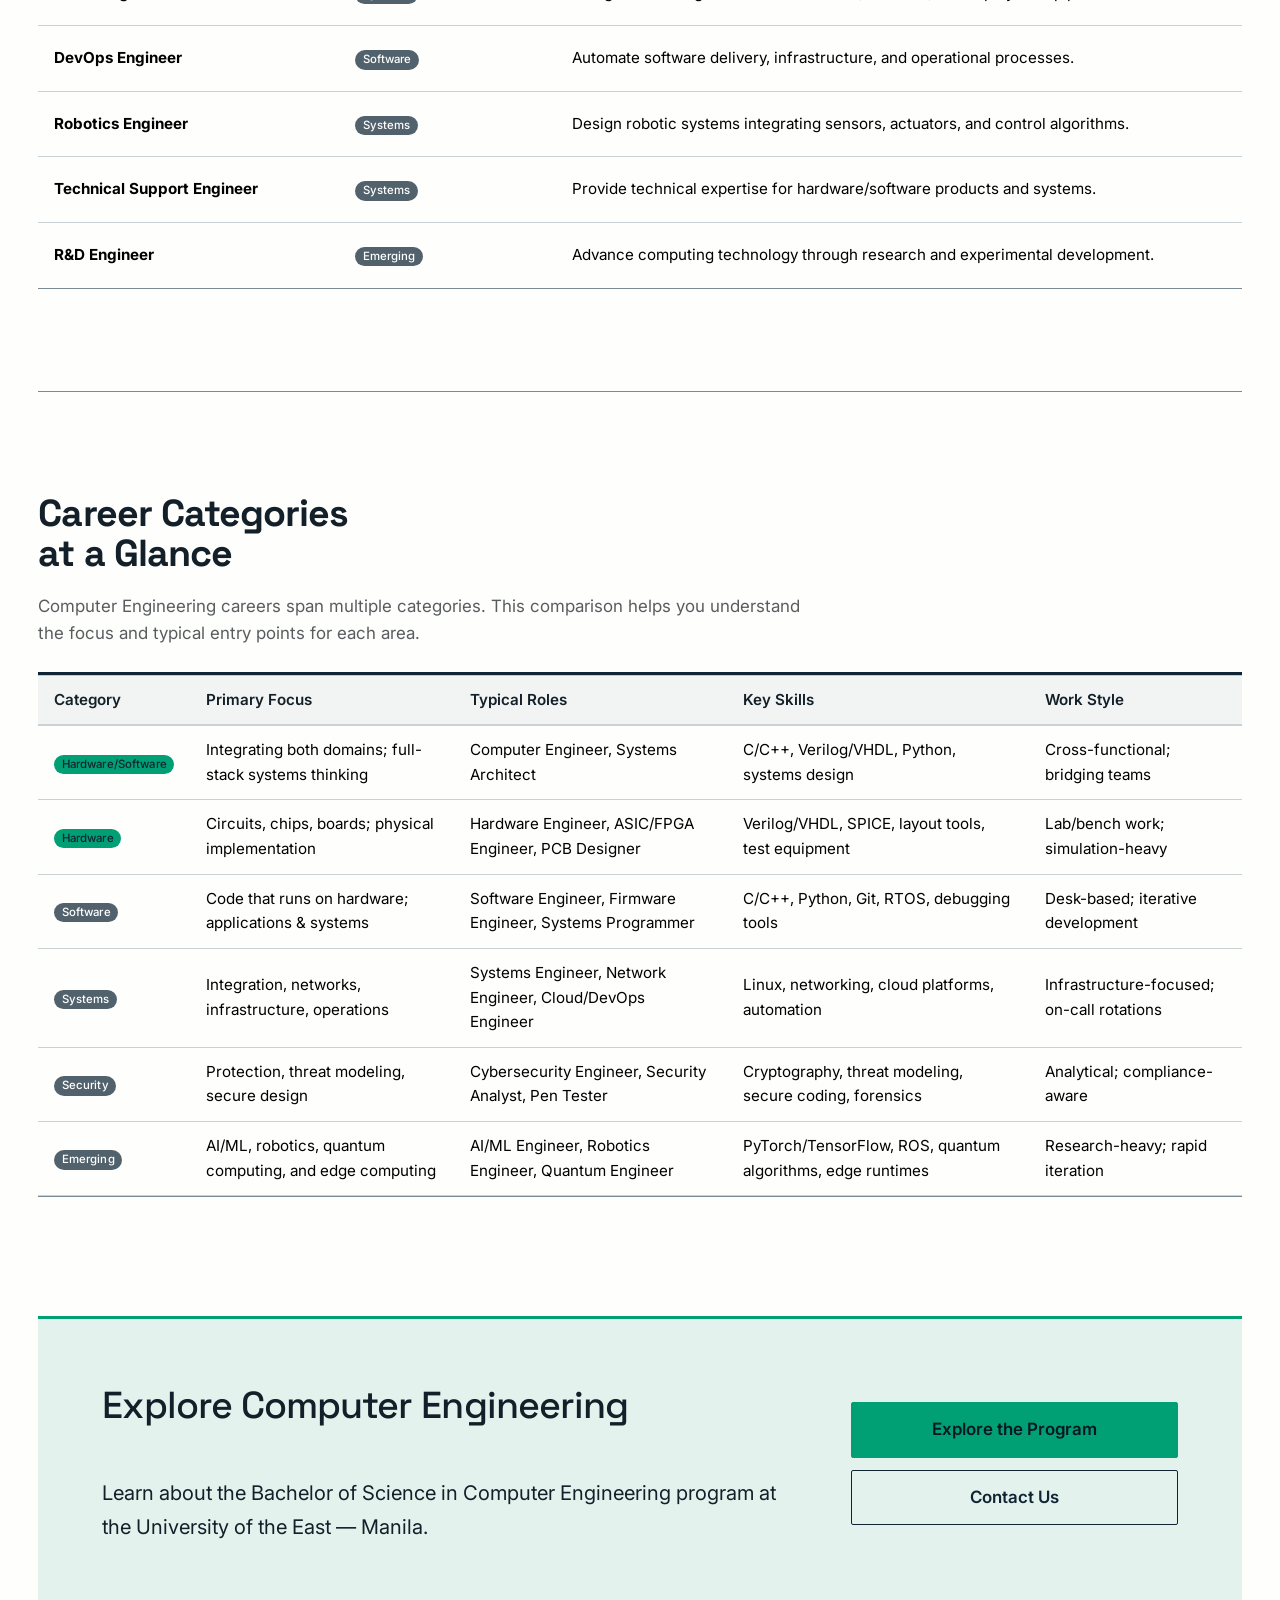
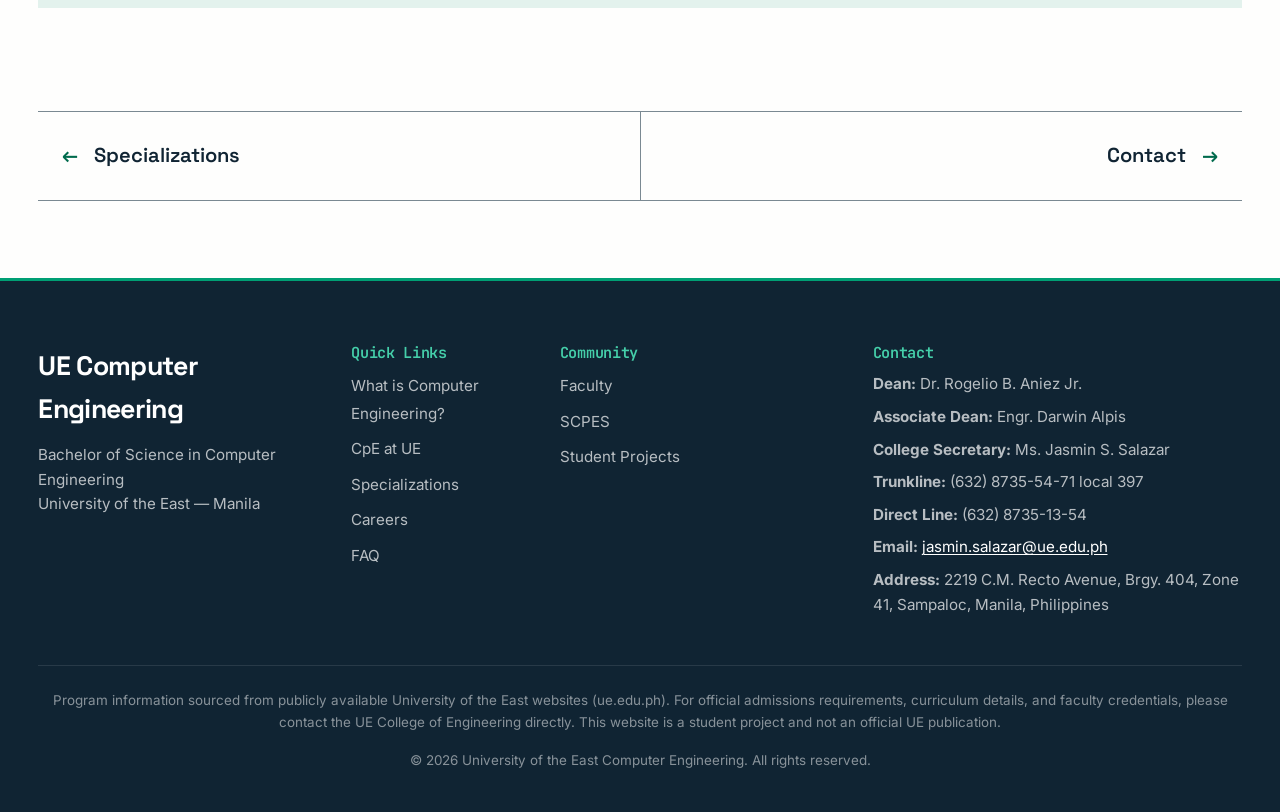
==== commit 1eb10626: "feat: reorganize hero images and expand homepage carousel" ====
--- a/careers.html
+++ b/careers.html
@@ -3,7 +3,7 @@
 <head>
   <meta charset="UTF-8">
   <meta name="viewport" content="width=device-width, initial-scale=1.0">
-  <link rel="icon" href="Assets/cha.svg" type="image/svg+xml">
+  <link rel="icon" href="Assets/favicon.svg" type="image/svg+xml">
   <meta name="description" content="Bachelor of Science in Computer Engineering website for the University of the East - Manila" data-i18n="meta.description">
   <title data-i18n="careers.meta.title">Career Opportunities | UE Computer Engineering</title>
   <link rel="preconnect" href="https://fonts.googleapis.com">
@@ -72,7 +72,7 @@
   </nav>
   <div class="navbar-drawer-backdrop" aria-hidden="true"></div>
 
-  <header class="hero-base hero-base--inner hero-slide hero-slide-6">
+  <header class="hero-base hero-base--inner hero-slide hero-slide--page">
       <div class="container-custom hero-base__content">
         <p class="hero-base__eyebrow" data-i18n="nav.careers">Careers</p>
         <h1 data-i18n="careers.hero.title">Career Opportunities</h1>
@@ -268,7 +268,7 @@
         <section class="core-page__section careers__comparison">
           <h2 id="careers-comparison-title" data-i18n="careers.comparison.title">Career Categories at a Glance</h2>
           <p class="text-muted mb-4" data-i18n="careers.comparison.intro">Computer Engineering careers span multiple categories. This comparison helps you understand the focus and typical entry points for each area.</p>
-          
+
           <div class="table-responsive core-page__table-region" tabindex="0" role="region" aria-labelledby="careers-comparison-title">
             <table class="table table-bordered align-middle">
               <thead class="table-light">
--- a/Assets/css/main.css
+++ b/Assets/css/main.css
@@ -359,6 +359,13 @@
     transform: translateX(0);
   }
 
+  .navbar-collapse a:focus-visible,
+  .navbar-collapse button:focus-visible {
+    outline: 3px solid var(--color-accent-text);
+    outline-offset: 2px;
+    box-shadow: none;
+  }
+
   .navbar-nav {
     flex-direction: column;
     align-items: stretch;
@@ -366,13 +373,28 @@
 
   .navbar-nav .nav-link {
     color: var(--color-text);
+    background-color: transparent;
     border-bottom: 1px solid var(--color-border);
     padding: var(--space-3) var(--space-2) !important;
     font-size: var(--fs-500);
+    transition: color var(--transition-fast), background-color var(--transition-fast), border-color var(--transition-fast);
+  }
+
+  .navbar-nav .nav-link:hover,
+  .navbar-nav .nav-link:focus {
+    color: var(--color-text);
+    background-color: var(--color-surface-alt);
   }
 
   .navbar-nav .nav-link.active {
     border-bottom-color: var(--color-accent);
+    background-color: var(--color-accent-soft);
+    color: var(--color-accent-text);
+  }
+
+  .navbar-nav .nav-link.active:hover,
+  .navbar-nav .nav-link.active:focus {
+    background-color: var(--color-accent-soft);
     color: var(--color-accent-text);
   }
 
@@ -387,6 +409,25 @@
 
   .language-selector .btn-link {
     color: var(--color-text);
+  }
+
+  .language-selector .btn-link:hover,
+  .language-selector .btn-link:focus {
+    background-color: var(--color-surface-alt);
+    color: var(--color-text);
+  }
+
+  .language-selector .dropdown-item {
+    display: flex;
+    min-height: 44px;
+    align-items: center;
+  }
+
+  .language-selector .dropdown-item.active,
+  .language-selector .dropdown-item.active:hover,
+  .language-selector .dropdown-item.active:focus {
+    background-color: var(--color-accent-soft);
+    color: var(--color-accent-text);
   }
 }
 
@@ -482,20 +523,26 @@
   z-index: 0;
 }
 
-.hero-slide-1 { background-image: url('../images/hero/hero.jpg'); background-position: center 40%; }
-.hero-slide-2 { background-image: url('../images/hero/hero2.jpg'); background-position: center bottom; }
+.hero-slide-1 { background-image: url('../images/carousel/hero.jpg'); background-position: 50% 45%; }
+.hero-slide-2 { background-image: url('../images/carousel/hero2.jpg'); background-position: 50% 64%; }
 .hero-slide-2::before { background: linear-gradient(90deg, rgba(8, 24, 34, 0.94) 0%, rgba(8, 24, 34, 0.76) 62%, rgba(8, 24, 34, 0.42) 100%); }
-.hero-slide-3 { background-image: url('../images/hero/hero3.jpg'); background-position: center 24%; }
-.hero-slide--scpes { background-image: url('../images/scpes/thanksgiving-2025.jpg'); background-position: center 42%; }
-.hero-slide-4 { background-image: url('../images/hero/COMPUTER ENGINEER.jpg'); background-position: center 30%; }
-.hero-slide-5 { background-image: url('../images/hero/COMMUNITY.jpg'); background-position: center 40%; }
-.hero-slide-6 { background-image: url('../images/hero/CAREER.jpg'); background-position: center 35%; }
-.hero-slide-7 { background-image: url('../images/hero/ORG ACHIEVEMENT.jpg'); background-position: center 40%; }
+.hero-slide-3 { background-image: url('../images/carousel/hero3.jpg'); background-position: 50% 34%; }
+.hero-slide-4 { background-image: url('../images/carousel/CAREER.jpg'); background-position: 50% 48%; }
+.hero-slide-5 { background-image: url('../images/carousel/COMMUNITY.jpg'); background-position: 50% 50%; }
+.hero-slide-6 { background-image: url('../images/carousel/ORG ACHIEVEMENT.jpg'); background-position: 50% 50%; }
+.hero-slide-7 { background-image: url('../images/carousel/thanksgiving-2025.jpg'); background-position: 50% 48%; }
+.hero-slide-8 { background-image: url('../images/carousel/arduino-day.jpg'); background-position: 52% 45%; }
+.hero-slide-9 { background-image: url('../images/carousel/3d-printing-workshop.jpg'); background-position: 70% 48%; }
+
+.hero-slide--page {
+  background-image: url('../images/hero/COMPUTER ENGINEER.jpg');
+  background-position: var(--page-hero-position, 50% 50%);
+}
 
 /* --- Hero Carousel (Homepage) ------------------------------------------- */
 .hero-base--carousel {
-  min-height: 100vh;
-  min-height: 100dvh;
+  min-height: calc(100vh - var(--header-height));
+  min-height: calc(100dvh - var(--header-height));
   display: flex;
   align-items: center;
 }
@@ -512,15 +559,16 @@
 .hero-base--carousel > .carousel,
 .hero-base--carousel .carousel-inner,
 .hero-base--carousel .carousel-item {
-  min-height: 100vh;
-  min-height: 100dvh;
+  width: 100%;
+  min-height: calc(100vh - var(--header-height));
+  min-height: calc(100dvh - var(--header-height));
 }
 
 @media (max-width: 767.98px) {
-  .hero-base--carousel { min-height: 100vh; min-height: 100dvh; }
+  .hero-base--carousel { min-height: calc(100vh - var(--header-height)); min-height: calc(100dvh - var(--header-height)); }
   .hero-base--carousel > .carousel,
   .hero-base--carousel .carousel-inner,
-  .hero-base--carousel .carousel-item { min-height: 100vh; min-height: 100dvh; }
+  .hero-base--carousel .carousel-item { min-height: calc(100vh - var(--header-height)); min-height: calc(100dvh - var(--header-height)); }
 }
 
 /* Carousel controls */
@@ -529,8 +577,8 @@
   top: 0;
   bottom: auto;
   width: 48px;
-  height: 100vh;
-  height: 100dvh;
+  height: calc(100vh - var(--header-height));
+  height: calc(100dvh - var(--header-height));
   opacity: 0.6;
   z-index: 3;
   transition: opacity var(--transition-fast);
@@ -567,8 +615,7 @@
 
 /* --- Hero Inner (Inner Pages) ------------------------------------------- */
 .hero-base--inner {
-  aspect-ratio: 16 / 4.5;
-  min-height: clamp(10rem, 19vw, 14.5rem);
+  min-height: max(clamp(10rem, 19vw, 14.5rem), 28.125vw);
   display: flex;
   align-items: flex-end;
   border-bottom: 3px solid var(--color-accent);
@@ -1254,16 +1301,16 @@
 
 /* --- Stage 1 Homepage ---------------------------------------------------- */
 .page-home .hero-base--carousel {
-  min-height: 100vh;
-  min-height: 100dvh;
+  min-height: calc(100vh - var(--header-height));
+  min-height: calc(100dvh - var(--header-height));
   border-bottom: 3px solid var(--color-accent);
 }
 
 .page-home .hero-base--carousel > .carousel,
 .page-home .hero-base--carousel .carousel-inner,
 .page-home .hero-base--carousel .carousel-item {
-  min-height: 100vh;
-  min-height: 100dvh;
+  min-height: calc(100vh - var(--header-height));
+  min-height: calc(100dvh - var(--header-height));
 }
 
 .page-home .hero-base--carousel .hero-slide-2::before {
@@ -1326,6 +1373,13 @@
 .page-home .hero-base--carousel .carousel-control-next:hover {
   background: var(--color-accent);
   border-color: var(--color-accent);
+}
+
+.page-home .hero-base--carousel .carousel-control-prev:focus-visible,
+.page-home .hero-base--carousel .carousel-control-next:focus-visible,
+.page-home .hero-base--carousel .carousel-indicators button:focus-visible {
+  outline: 3px solid var(--color-accent-on-dark);
+  outline-offset: -4px;
 }
 
 .page-home .hero-base--carousel .carousel-control-prev-icon,
@@ -1641,7 +1695,7 @@
 }
 
 @media (max-width: 767.98px) {
-  .page-home .hero-base--carousel { min-height: 100vh; min-height: 100dvh; }
+  .page-home .hero-base--carousel { min-height: calc(100vh - var(--header-height)); min-height: calc(100dvh - var(--header-height)); }
 
   .page-home .hero-base--carousel .hero-slide::before {
     background: linear-gradient(90deg, rgba(8, 24, 34, 0.91) 0%, rgba(8, 24, 34, 0.72) 68%, rgba(8, 24, 34, 0.34) 100%);
@@ -1650,6 +1704,16 @@
   .page-home .hero-base--carousel .hero-slide-2::before {
     background: linear-gradient(90deg, rgba(8, 24, 34, 0.94) 0%, rgba(8, 24, 34, 0.82) 58%, rgba(8, 24, 34, 0.34) 100%);
   }
+
+  .page-home .hero-slide-1 { background-position: 50% 50%; }
+  .page-home .hero-slide-2 { background-position: 50% 60%; }
+  .page-home .hero-slide-3 { background-position: 52% 36%; }
+  .page-home .hero-slide-4 { background-position: 50% 50%; }
+  .page-home .hero-slide-5 { background-position: 50% 50%; }
+  .page-home .hero-slide-6 { background-position: 50% 50%; }
+  .page-home .hero-slide-7 { background-position: 50% 46%; }
+  .page-home .hero-slide-8 { background-position: 52% 45%; }
+  .page-home .hero-slide-9 { background-position: 72% 50%; }
 
   .page-home .hero-base--carousel .hero-base__content {
     padding: var(--space-10) var(--layout-gutter) 6rem;
@@ -1691,16 +1755,38 @@
 }
 
 @media (max-width: 575.98px) {
-  .page-home .carousel-control-prev,
-  .page-home .carousel-control-next {
-    bottom: var(--space-4);
+  .page-home .hero-base--carousel .carousel-control-prev,
+  .page-home .hero-base--carousel .carousel-control-next {
+    bottom: calc(var(--space-4) + 48px);
     width: 44px;
     height: 44px;
   }
 
-  .page-home .carousel-control-prev { right: calc(var(--layout-gutter) + 124px); }
-  .page-home .carousel-control-next { right: calc(var(--layout-gutter) + 72px); }
-  .page-home .carousel-indicators { bottom: var(--space-4); }
+  .page-home .hero-base--carousel .carousel-control-prev { right: calc(var(--layout-gutter) + 52px); }
+  .page-home .hero-base--carousel .carousel-control-next { right: var(--layout-gutter); }
+  .page-home .hero-base--carousel .carousel-indicators {
+    right: var(--layout-gutter);
+    bottom: var(--space-3);
+    left: var(--layout-gutter);
+    justify-content: center;
+  }
+
+  .page-home .carousel-indicators button {
+    width: 30px;
+    background-size: 22px 3px;
+  }
+
+  .page-home .carousel-indicators button.active { background-size: 22px 3px; }
+
+  .page-home .hero-slide-1 { background-position: 50% 50%; }
+  .page-home .hero-slide-2 { background-position: 50% 52%; }
+  .page-home .hero-slide-3 { background-position: 50% 38%; }
+  .page-home .hero-slide-4 { background-position: 50% 50%; }
+  .page-home .hero-slide-5 { background-position: 50% 50%; }
+  .page-home .hero-slide-6 { background-position: 50% 50%; }
+  .page-home .hero-slide-7 { background-position: 50% 45%; }
+  .page-home .hero-slide-8 { background-position: 52% 48%; }
+  .page-home .hero-slide-9 { background-position: 76% 50%; }
 
   .home-field-list { grid-template-columns: 1fr; }
   .home-field:nth-last-child(-n + 2) { border-bottom: 0; }
@@ -1716,8 +1802,7 @@
 
 /* --- Stage 2A Program Pages --------------------------------------------- */
 .page-core .hero-base--inner {
-  aspect-ratio: 16 / 4.5;
-  min-height: clamp(10rem, 19vw, 14.5rem);
+  min-height: max(clamp(10rem, 19vw, 14.5rem), 28.125vw);
   display: flex;
   align-items: flex-end;
   border-bottom: 3px solid var(--color-accent);
@@ -1736,6 +1821,18 @@
   padding-top: clamp(var(--space-12), 8vw, var(--space-20));
   padding-bottom: clamp(var(--space-10), 6vw, var(--space-16));
 }
+
+.page-what-is-cpe { --page-hero-position: 42% 50%; }
+.page-cpe-at-ue { --page-hero-position: 50% 42%; }
+.page-specializations { --page-hero-position: 58% 55%; }
+.page-careers { --page-hero-position: 66% 46%; }
+.page-skills { --page-hero-position: 34% 52%; }
+.page-faculty { --page-hero-position: 52% 38%; }
+.page-scpes { --page-hero-position: 62% 50%; }
+.page-projects { --page-hero-position: 45% 58%; }
+.page-faq { --page-hero-position: 55% 45%; }
+.page-contact { --page-hero-position: 38% 50%; }
+.page-game { --page-hero-position: 70% 50%; }
 
 .page-core .hero-base__eyebrow {
   margin-bottom: var(--space-5);
@@ -2234,6 +2331,17 @@
   .page-core .hero-base--inner { min-height: 11rem; }
   .page-core .hero-base--inner.hero-slide::before { background: linear-gradient(90deg, rgba(8, 24, 34, 0.94), rgba(8, 24, 34, 0.64)); }
   .page-core .hero-base--inner h1 { max-width: 12ch; font-size: clamp(2.5rem, 11vw, 4rem); }
+  .page-what-is-cpe { --page-hero-position: 46% 50%; }
+  .page-cpe-at-ue { --page-hero-position: 52% 46%; }
+  .page-specializations { --page-hero-position: 60% 52%; }
+  .page-careers { --page-hero-position: 64% 50%; }
+  .page-skills { --page-hero-position: 38% 50%; }
+  .page-faculty { --page-hero-position: 54% 44%; }
+  .page-scpes { --page-hero-position: 60% 50%; }
+  .page-projects { --page-hero-position: 48% 54%; }
+  .page-faq { --page-hero-position: 54% 48%; }
+  .page-contact { --page-hero-position: 42% 50%; }
+  .page-game { --page-hero-position: 66% 50%; }
   .page-what-is-cpe .what-is__concept-grid,
   .page-what-is-cpe .what-is__field-grid,
   .page-specializations .specializations-grid,
@@ -2253,6 +2361,18 @@
 }
 
 @media (max-width: 575.98px) {
+  .page-what-is-cpe { --page-hero-position: 48% 50%; }
+  .page-cpe-at-ue { --page-hero-position: 54% 48%; }
+  .page-specializations { --page-hero-position: 62% 50%; }
+  .page-careers { --page-hero-position: 62% 50%; }
+  .page-skills { --page-hero-position: 40% 50%; }
+  .page-faculty { --page-hero-position: 56% 46%; }
+  .page-scpes { --page-hero-position: 58% 50%; }
+  .page-projects { --page-hero-position: 50% 52%; }
+  .page-faq { --page-hero-position: 52% 50%; }
+  .page-contact { --page-hero-position: 44% 50%; }
+  .page-game { --page-hero-position: 64% 50%; }
+
   .page-core .core-page__content { padding-top: var(--space-8); }
   .page-core .breadcrumb { margin-bottom: var(--space-12); }
   .page-core .core-page__definition-list > div { grid-template-columns: 1fr; gap: var(--space-2); }
@@ -2352,11 +2472,15 @@
   font-size: var(--fs-300);
 }
 
-.page-faculty .faculty-record-visual { width: 9rem; }
+.page-faculty .faculty-record-visual {
+  width: 9rem;
+  overflow: hidden;
+  border-radius: var(--radius-md);
+}
 
 .page-faculty .faculty-record-image {
   border: 1px solid var(--color-primary-light);
-  border-radius: var(--radius-sm);
+  border-radius: var(--radius-md);
 }
 
 .page-faculty .faculty-photo-status {
@@ -2377,6 +2501,15 @@
   margin-bottom: 0;
   font-size: var(--fs-700);
   text-wrap: balance;
+}
+
+.page-faculty .faculty-role {
+  margin: var(--space-2) 0 0;
+  color: var(--color-accent-text);
+  font-family: var(--font-mono);
+  font-size: var(--fs-300);
+  font-weight: var(--fw-semibold);
+  line-height: var(--lh-snug);
 }
 
 .page-faculty .faculty-credentials {
@@ -3282,23 +3415,23 @@
   .page-skills .page-hero {
     min-height: 20rem;
   }
-  
+
   .page-skills .page-hero::before {
     background: linear-gradient(90deg, rgba(8, 24, 34, 0.94), rgba(8, 24, 34, 0.64));
   }
-  
+
   .skills-grid {
     grid-template-columns: 1fr;
   }
-  
+
   .foundational-grid {
     grid-template-columns: 1fr;
   }
-  
+
   .pathways-grid {
     grid-template-columns: 1fr;
   }
-  
+
   .cta-actions .btn {
     width: 100%;
   }
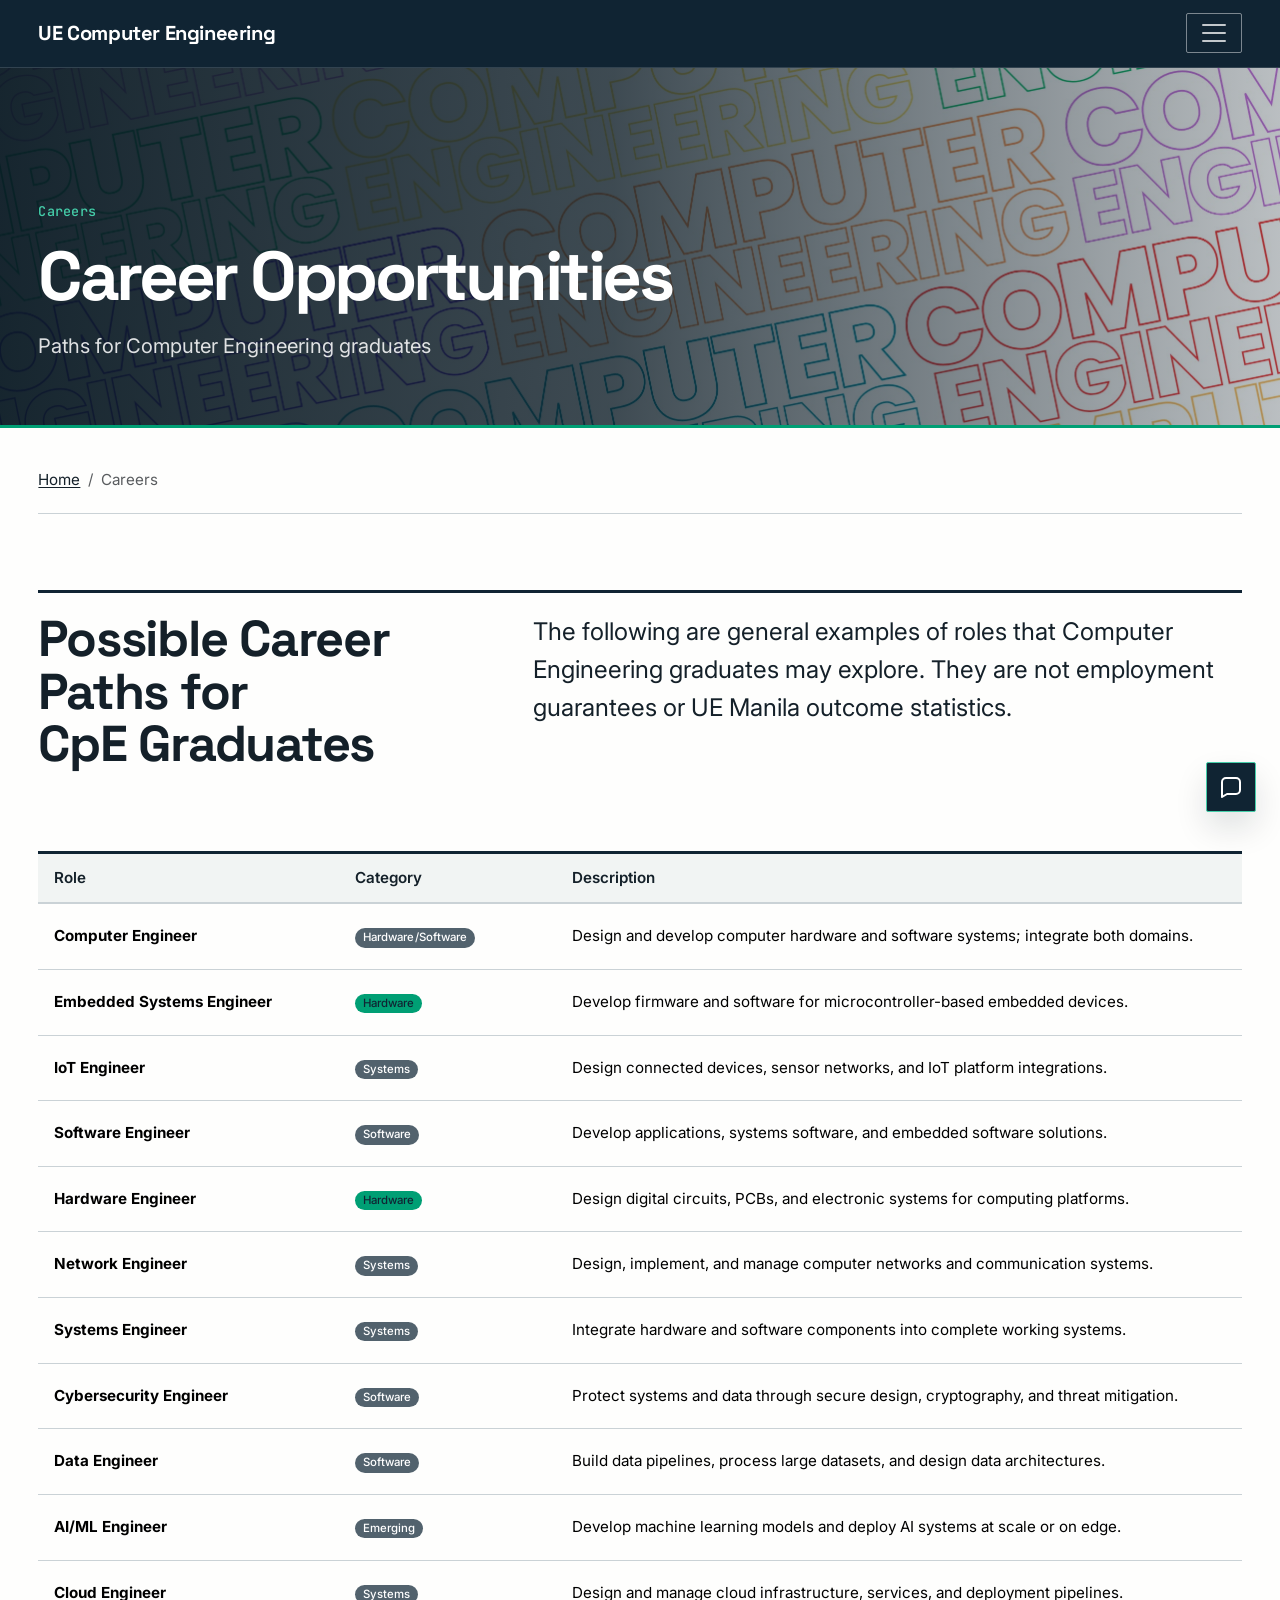
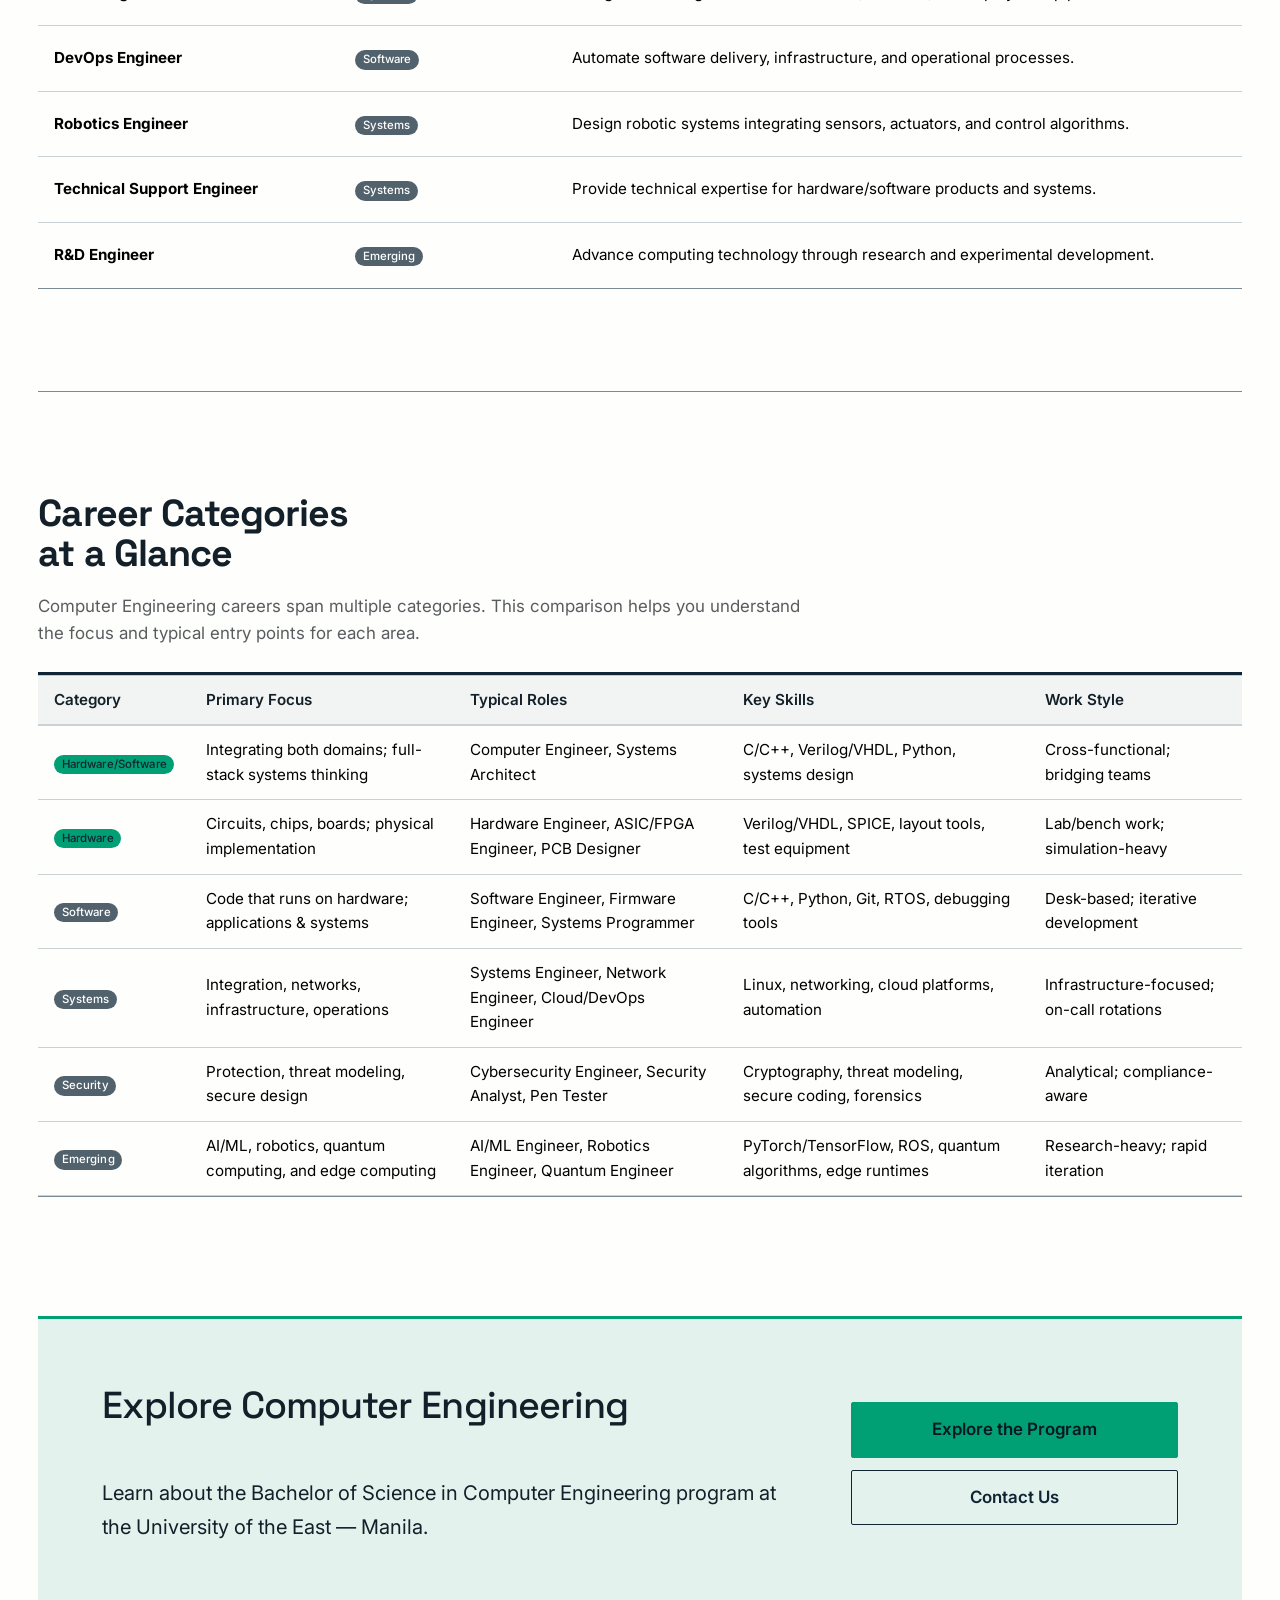
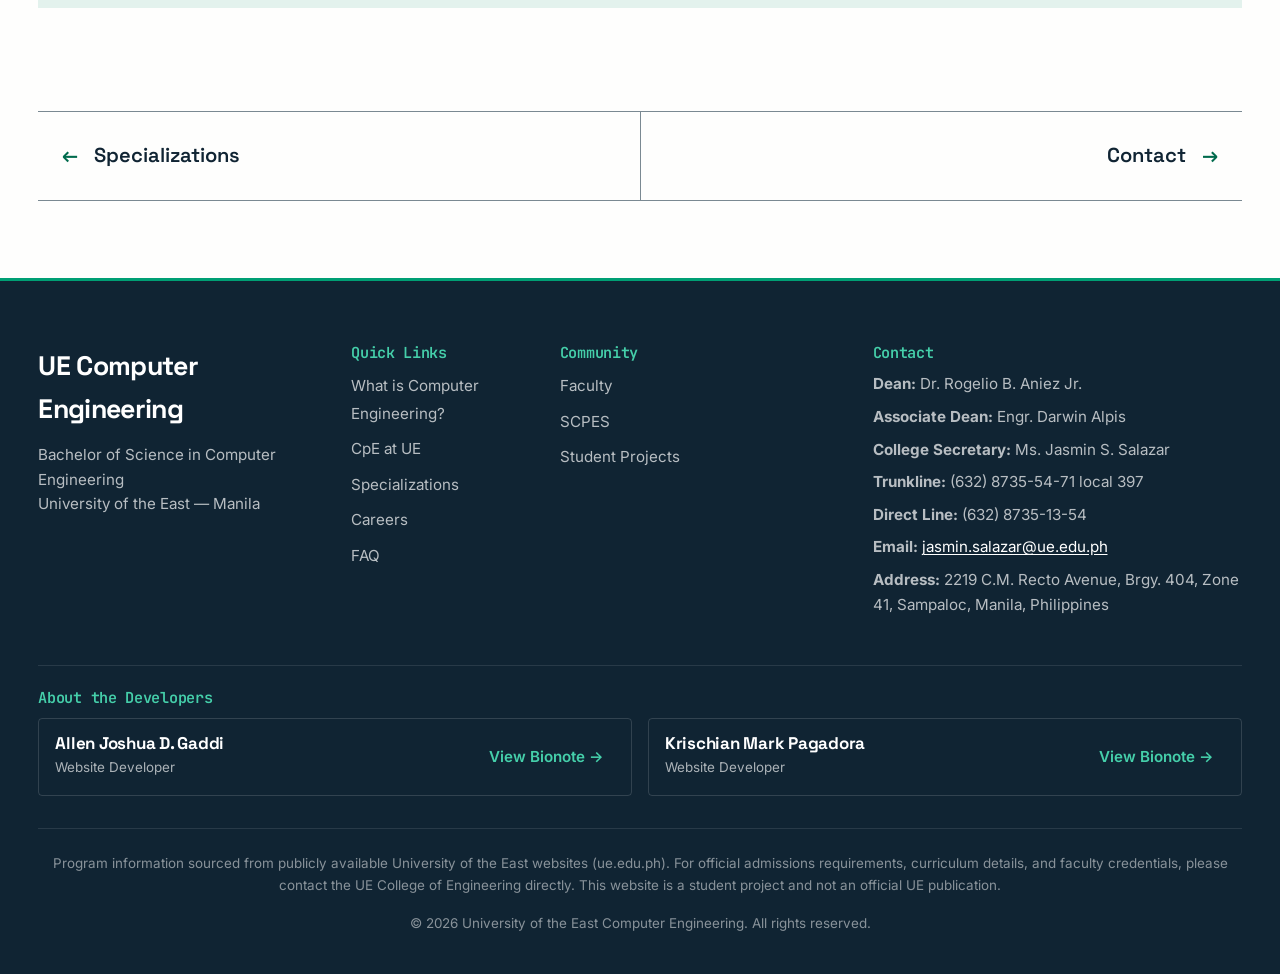
==== commit c4f67ad1: "feat: add developer bionote links to footer" ====
--- a/careers.html
+++ b/careers.html
@@ -389,6 +389,19 @@
           </address>
         </div>
       </div>
+      <section class="footer-developers" aria-labelledby="footer-developers-title">
+        <h2 id="footer-developers-title" class="footer-heading" data-i18n="footer.developers.title">About the Developers</h2>
+        <div class="footer-developers__list">
+          <article class="footer-developer">
+            <div><h3>Allen Joshua D. Gaddi</h3><p data-i18n="footer.developers.role">Website Developer</p></div>
+            <a class="footer-developer__link" href="bionote/"><span data-i18n="footer.developers.view">View Bionote</span>&nbsp;<span aria-hidden="true">&rarr;</span></a>
+          </article>
+          <article class="footer-developer">
+            <div><h3>Krischian Mark Pagadora</h3><p data-i18n="footer.developers.role">Website Developer</p></div>
+            <a class="footer-developer__link" href="https://pagadorakrischianmark-debug.github.io/ncp3106_2026_kmpagadora/" target="_blank" rel="noopener noreferrer"><span data-i18n="footer.developers.view">View Bionote</span>&nbsp;<span aria-hidden="true">&rarr;</span></a>
+          </article>
+        </div>
+      </section>
       <div class="footer-bottom">
         <p data-i18n="footer.disclaimer">Program information sourced from publicly available University of the East websites (ue.edu.ph). For official admissions requirements, curriculum details, and faculty credentials, please contact the UE College of Engineering directly. This website is a student project and not an official UE publication.</p>
         <p data-i18n="footer.copyright">&copy; 2026 University of the East Computer Engineering. All rights reserved.</p>
--- a/Assets/css/main.css
+++ b/Assets/css/main.css
@@ -719,6 +719,58 @@
 .footer-contact a { color: var(--color-text-on-primary); }
 .footer-contact a:hover { color: var(--color-accent-on-dark); }
 
+.footer-developers {
+  margin-top: var(--space-8);
+  padding-top: var(--space-6);
+  border-top: 1px solid rgba(255, 255, 255, 0.1);
+}
+
+.footer-developers__list {
+  display: grid;
+  grid-template-columns: repeat(2, minmax(0, 1fr));
+  gap: var(--space-4);
+}
+
+.footer-developer {
+  display: grid;
+  grid-template-columns: minmax(0, 1fr) auto;
+  column-gap: var(--space-4);
+  align-items: center;
+  padding: var(--space-4);
+  border: 1px solid rgba(255, 255, 255, 0.14);
+  border-radius: var(--radius-md);
+}
+
+.footer-developer h3 {
+  margin-bottom: var(--space-1);
+  color: var(--color-text-on-primary);
+  font-size: var(--fs-500);
+}
+
+.footer-developer p {
+  margin-bottom: 0;
+  color: rgba(255, 255, 255, 0.65);
+  font-size: var(--fs-300);
+}
+
+.footer-developer__link {
+  display: inline-flex;
+  min-height: 44px;
+  align-items: center;
+  justify-content: center;
+  padding: 0 var(--space-3);
+  color: var(--color-accent-on-dark);
+  font-size: var(--fs-400);
+  font-weight: var(--fw-semibold);
+  text-align: center;
+  text-decoration: none;
+}
+
+.footer-developer__link:hover {
+  color: var(--color-text-on-primary);
+  text-decoration: underline;
+}
+
 .footer-social { list-style: none; padding: 0; margin: var(--space-4) 0 0; display: flex; gap: var(--space-3); }
 
 .footer-social a {
@@ -747,6 +799,22 @@
   font-size: var(--fs-300);
   color: rgba(255, 255, 255, 0.5);
   text-align: center;
+}
+
+@media (max-width: 767.98px) {
+  .footer-developers__list { grid-template-columns: 1fr; }
+
+  .footer-developer {
+    grid-template-columns: 1fr;
+    align-items: start;
+  }
+
+  .footer-developer__link {
+    justify-self: start;
+    margin-top: var(--space-2);
+    padding-right: 0;
+    padding-left: 0;
+  }
 }
 
 /* --- Scroll to Top ------------------------------------------------------- */
@@ -1755,6 +1823,13 @@
 }
 
 @media (max-width: 575.98px) {
+  .page-home .hero-base--carousel h1,
+  .page-home .hero-base--carousel h2 {
+    max-width: 11ch;
+    font-size: clamp(2rem, 9vw, 3.25rem);
+    text-wrap: wrap;
+  }
+
   .page-home .hero-base--carousel .carousel-control-prev,
   .page-home .hero-base--carousel .carousel-control-next {
     bottom: calc(var(--space-4) + 48px);
@@ -2479,9 +2554,13 @@
 }
 
 .page-faculty .faculty-record-image {
-  border: 1px solid var(--color-primary-light);
+  aspect-ratio: 4 / 5;
+  object-position: center;
+  border: 1px solid var(--color-border);
   border-radius: var(--radius-md);
 }
+
+.page-faculty .faculty-identity { min-width: 0; }
 
 .page-faculty .faculty-photo-status {
   margin-top: var(--space-2);
